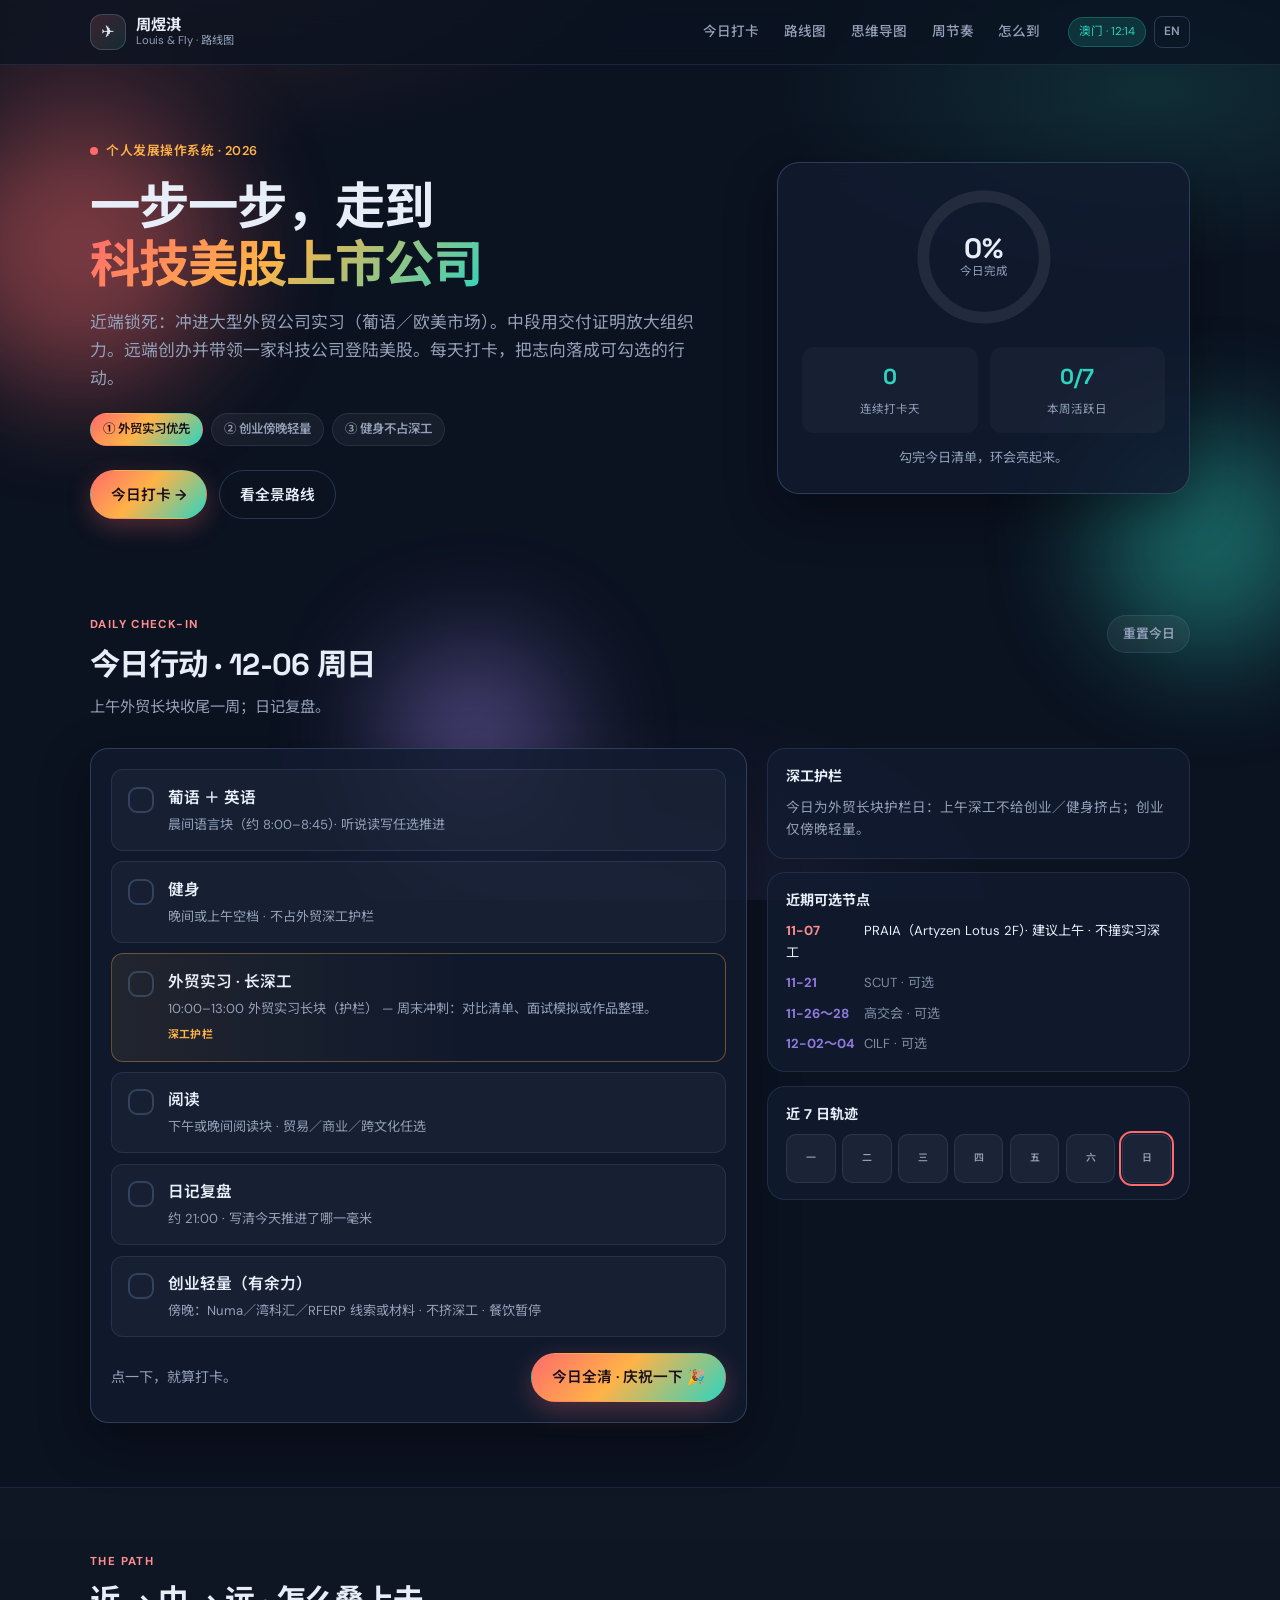
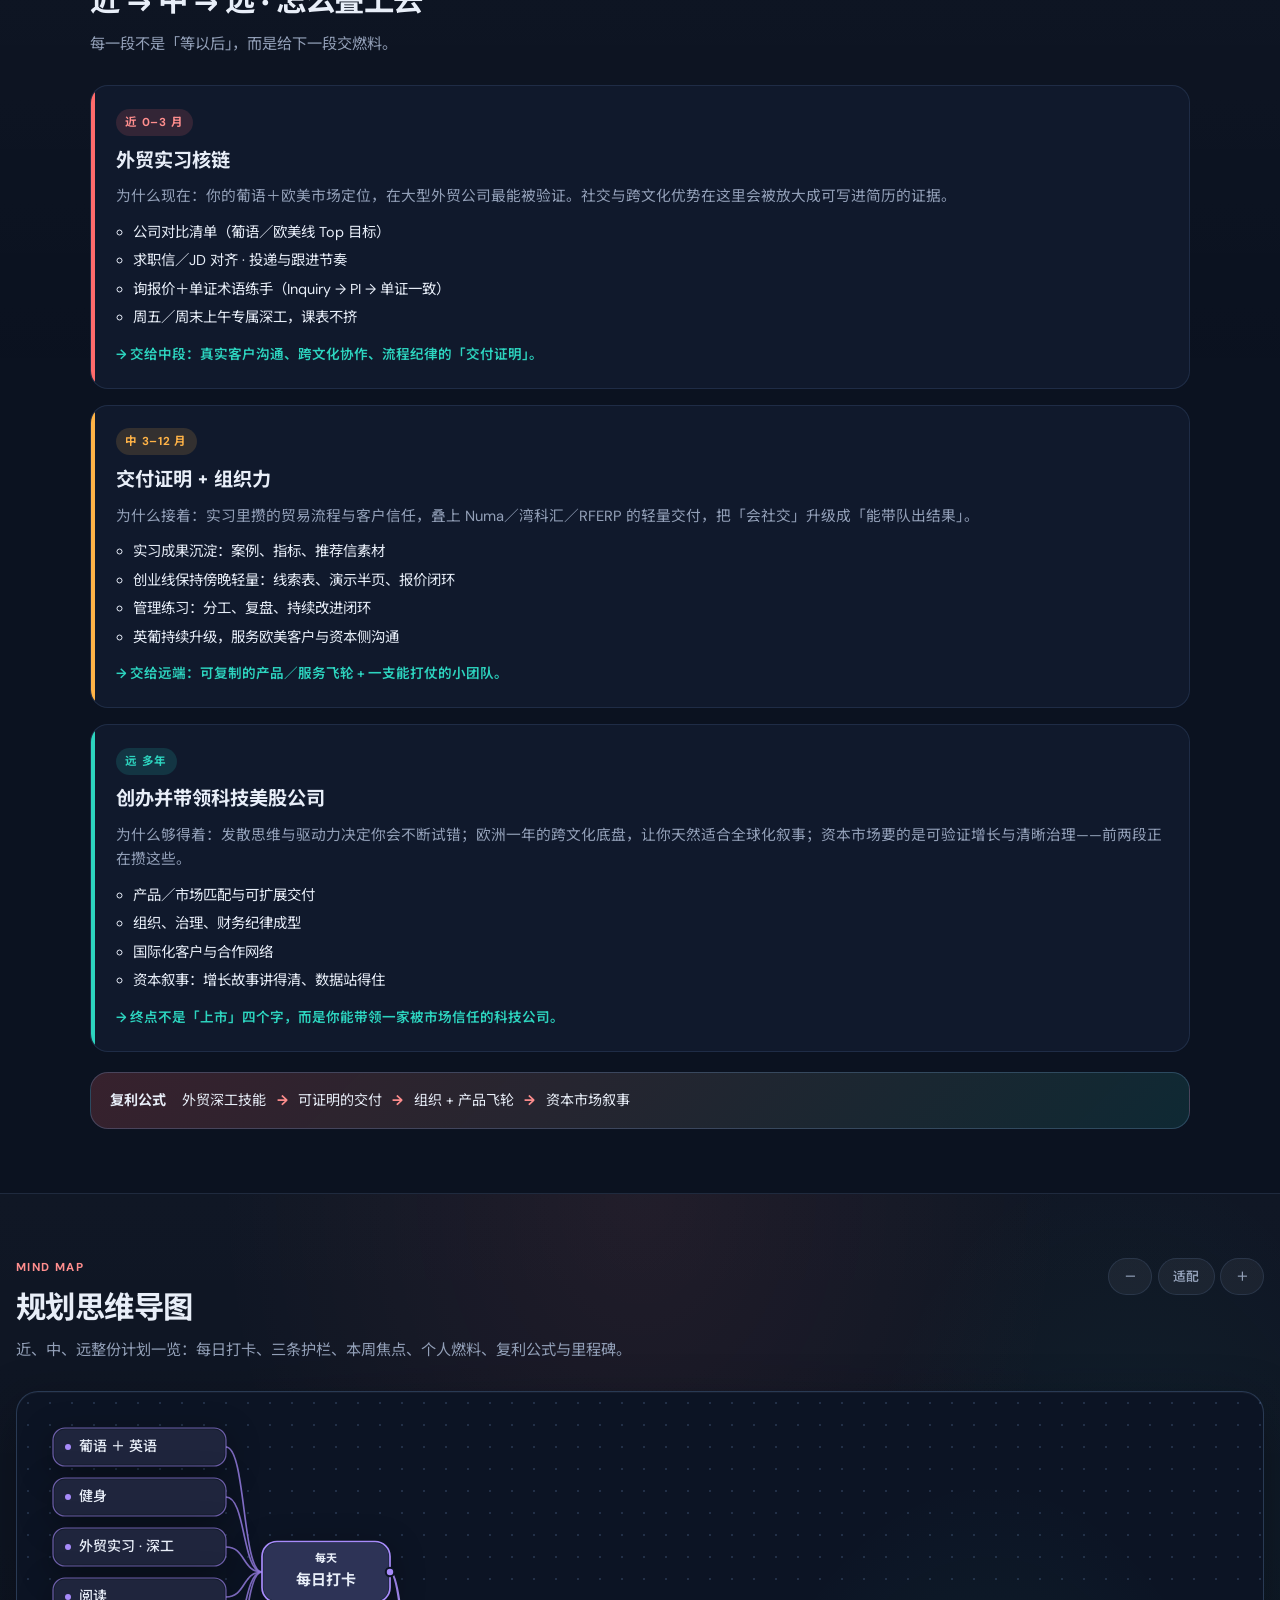
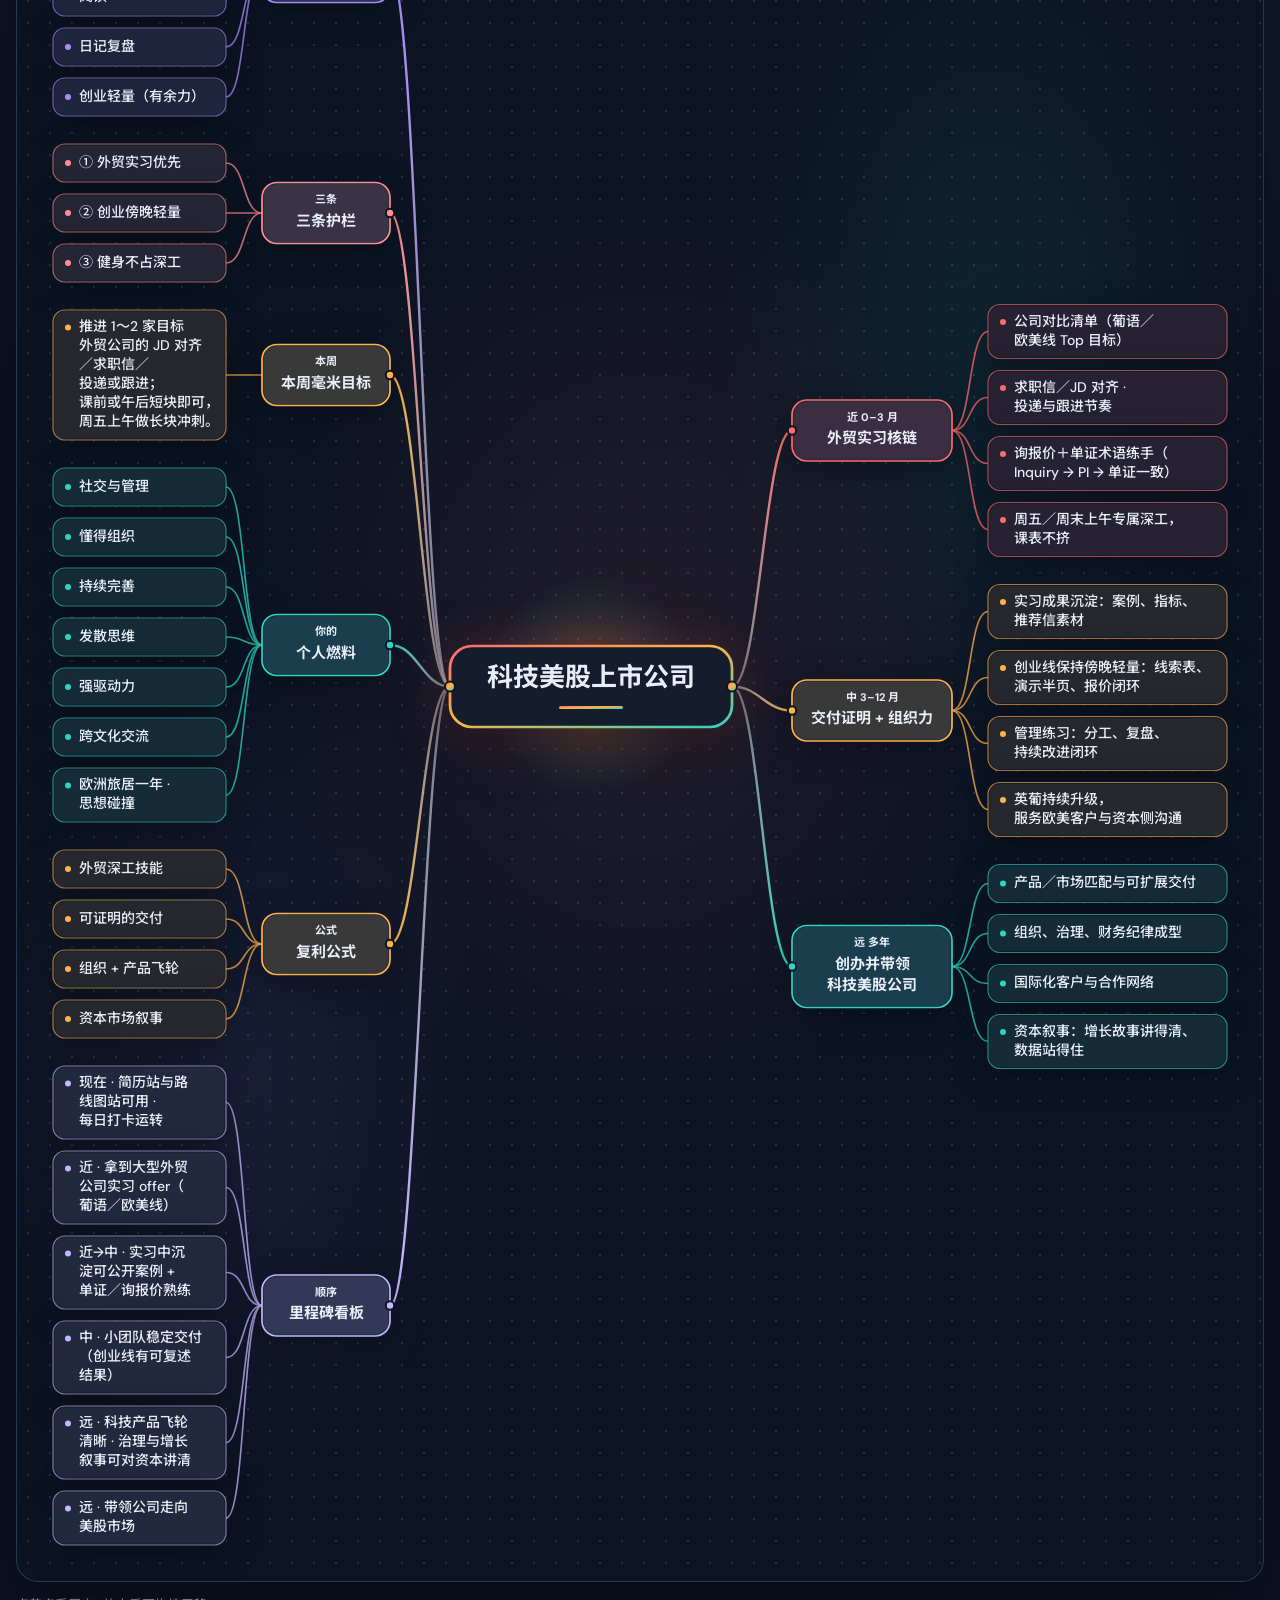
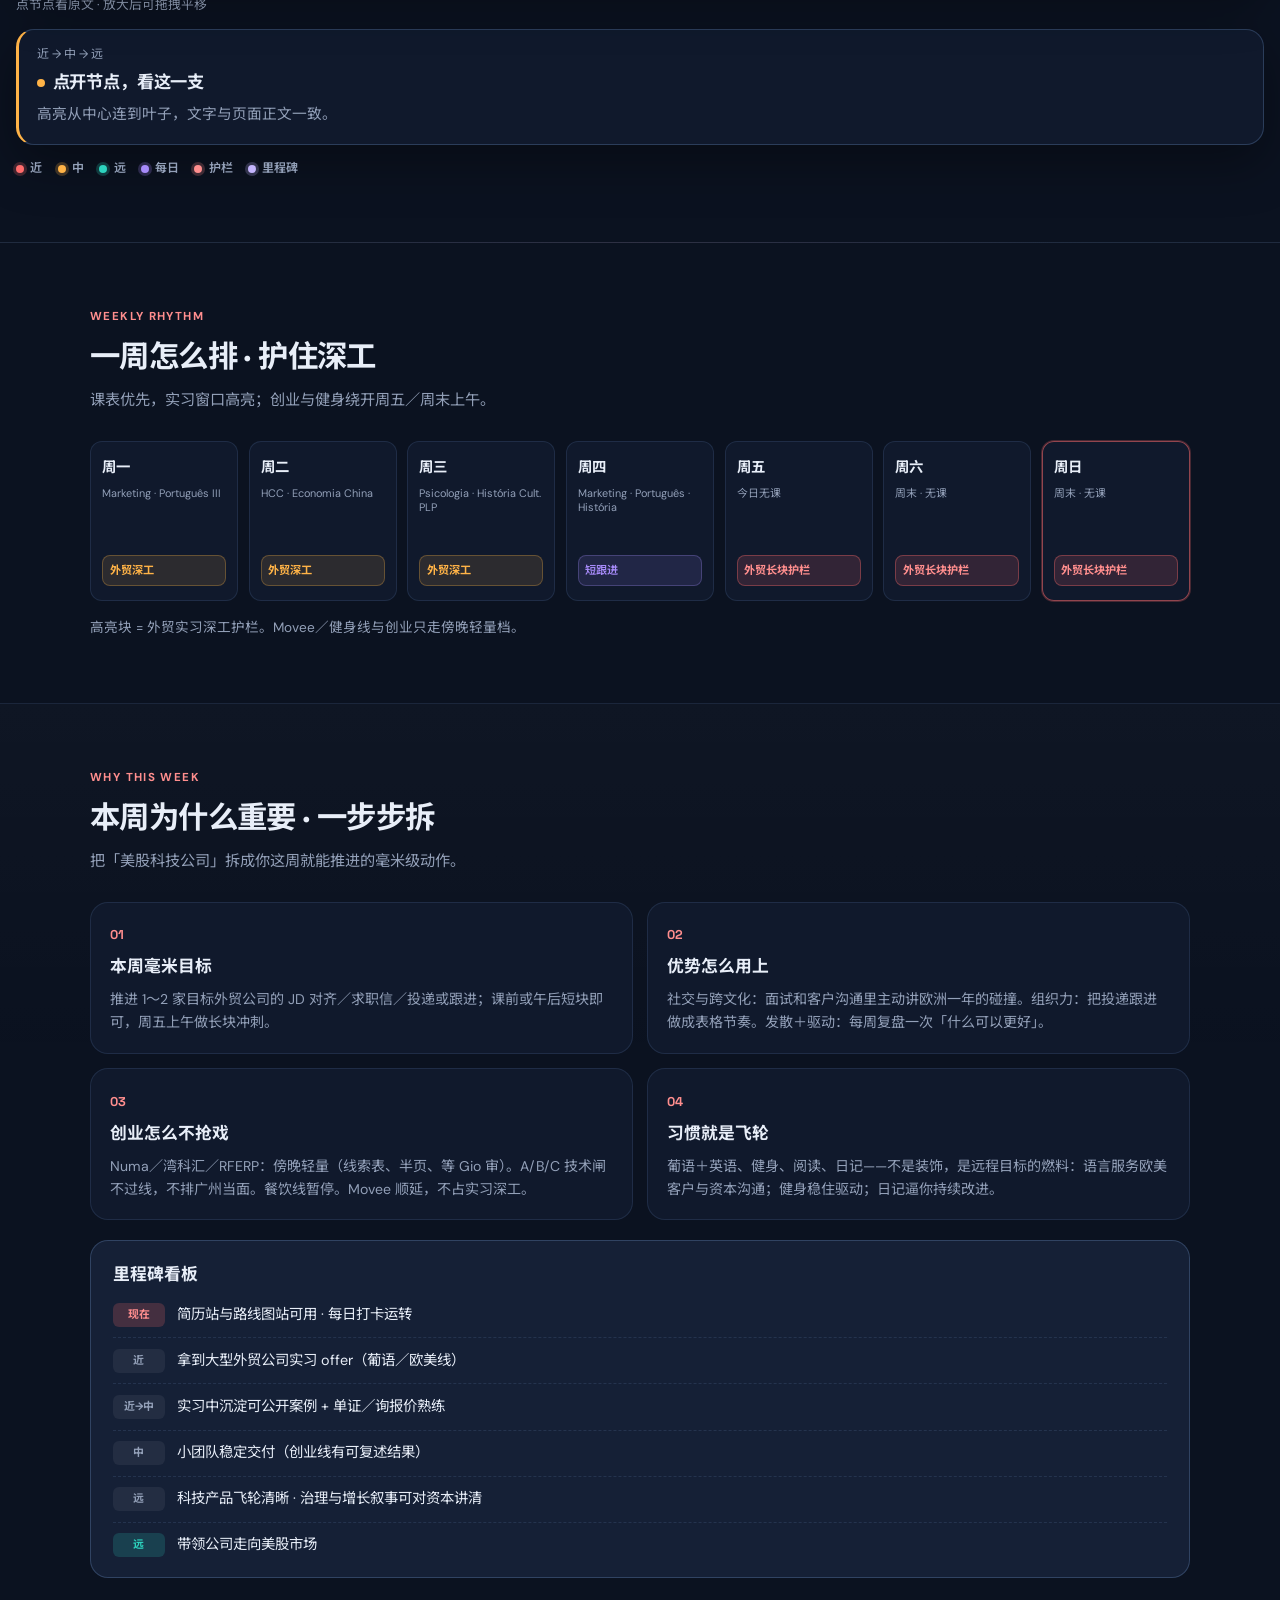
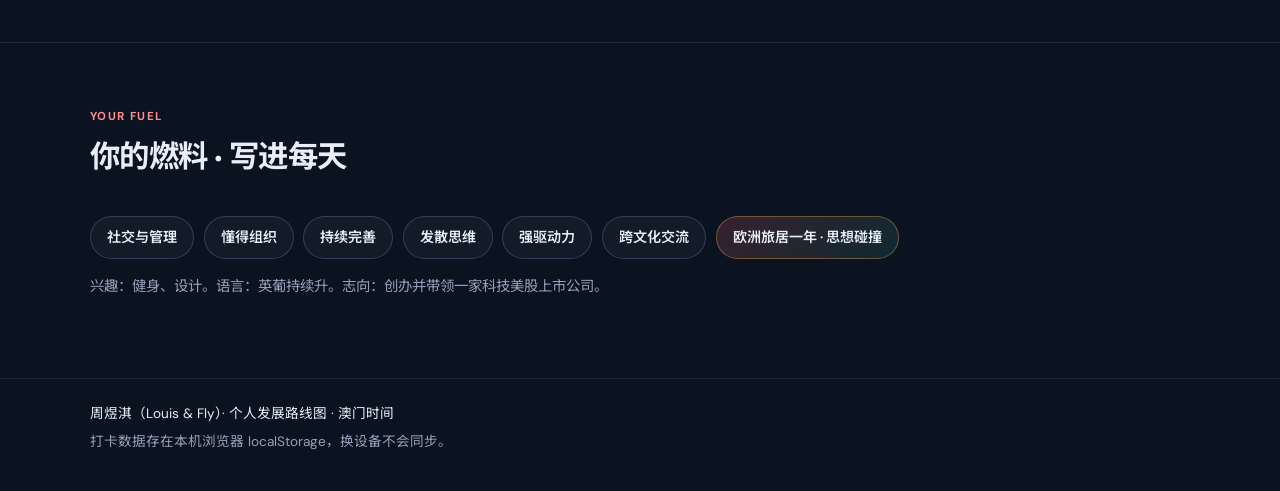
==== index.html @ b1a6ec1b "Add an interactive planning mind map to the roadmap site The new section draws the near, mid, and fa" ====
<!DOCTYPE html>
<html lang="zh-CN">
<head>
  <meta charset="UTF-8" />
  <meta name="viewport" content="width=device-width, initial-scale=1" />
  <meta name="description" content="周煜淇个人发展路线图 — 每日打卡 · 近中远路径 · 迈向科技美股上市公司" />
  <meta name="theme-color" content="#0b1220" />
  <title>周煜淇 · 发展路线图</title>
  <link rel="preconnect" href="https://fonts.googleapis.com" />
  <link rel="preconnect" href="https://fonts.gstatic.com" crossorigin />
  <link href="https://fonts.googleapis.com/css2?family=DM+Sans:ital,opsz,wght@0,9..40,400;0,9..40,500;0,9..40,600;0,9..40,700;1,9..40,500&family=Noto+Sans+SC:wght@400;500;600;700&family=Space+Grotesk:wght@500;600;700&display=swap" rel="stylesheet" />
  <link rel="icon" href="favicon.svg" type="image/svg+xml" />
  <link rel="stylesheet" href="styles.css" />
</head>
<body>
  <!-- 内部草案（未锁参／勿外发）：企业 FDE 页在 fde/index.html，不在本页推广、不放公开入口。 -->
  <a class="skip-link" href="#main">跳到主要内容</a>
  <noscript>
    <p class="noscript-note">浏览器已关闭 JavaScript：路线图正文仍可阅读。每日打卡、进度环与连续天数需要打开 JavaScript，记录只写在本机浏览器。</p>
  </noscript>
  <div class="bg-mesh" aria-hidden="true"></div>
  <div class="bg-orbs" aria-hidden="true">
    <span class="orb orb-a"></span>
    <span class="orb orb-b"></span>
    <span class="orb orb-c"></span>
  </div>
  <canvas id="confetti" aria-hidden="true"></canvas>

  <header class="topbar">
    <div class="wrap topbar-inner">
      <a class="brand" href="#top">
        <span class="brand-mark" aria-hidden="true">✈</span>
        <span class="brand-text">
          <strong>周煜淇</strong>
          <em>Louis &amp; Fly · 路线图</em>
        </span>
      </a>
      <nav class="nav" aria-label="主导航">
        <a href="#today">今日打卡</a>
        <a href="#roadmap">路线图</a>
        <a href="#mindmap">思维导图</a>
        <a href="#week">周节奏</a>
        <a href="#path">怎么到</a>
      </nav>
      <div class="topbar-meta">
        <span class="tz-pill" id="clock-pill" title="Asia/Macau">澳门 · --:--</span>
        <button type="button" class="lang-toggle" id="lang-toggle" aria-pressed="false">EN</button>
      </div>
    </div>
  </header>

  <main id="main">
    <!-- HERO -->
    <section class="hero" id="top" aria-labelledby="hero-title">
      <div class="wrap hero-grid">
        <div class="hero-copy">
          <p class="eyebrow"><span class="pulse-dot" aria-hidden="true"></span> 个人发展操作系统 · 2026</p>
          <h1 id="hero-title">
            一步一步，走到<br />
            <span class="gradient-text">科技美股上市公司</span>
          </h1>
          <p class="hero-lead" data-i18n="hero.lead">
            近端锁死：冲进大型外贸公司实习（葡语／欧美市场）。中段用交付证明放大组织力。远端创办并带领一家科技公司登陆美股。每天打卡，把志向落成可勾选的行动。
          </p>
          <div class="hero-pills">
            <span class="pill accent">① 外贸实习优先</span>
            <span class="pill">② 创业傍晚轻量</span>
            <span class="pill">③ 健身不占深工</span>
          </div>
          <div class="hero-cta">
            <a class="btn btn-primary" href="#today">今日打卡 →</a>
            <a class="btn btn-ghost" href="#roadmap">看全景路线</a>
          </div>
        </div>
        <aside class="hero-card" aria-label="今日进度速览">
          <div class="ring-wrap">
            <svg class="progress-ring" viewBox="0 0 120 120" aria-hidden="true">
              <circle class="ring-track" cx="60" cy="60" r="52" />
              <circle class="ring-value" id="hero-ring" cx="60" cy="60" r="52" />
            </svg>
            <div class="ring-label">
              <strong id="hero-pct">0%</strong>
              <span>今日完成</span>
            </div>
          </div>
          <div class="hero-stats">
            <div>
              <strong id="streak-count">0</strong>
              <span>连续打卡天</span>
            </div>
            <div>
              <strong id="week-done">0/7</strong>
              <span>本周活跃日</span>
            </div>
          </div>
          <p class="hero-tip" id="hero-tip">勾完今日清单，环会亮起来。</p>
        </aside>
      </div>
    </section>

    <!-- TODAY CHECK-IN -->
    <section class="section" id="today" aria-labelledby="today-title">
      <div class="wrap">
        <div class="section-head">
          <div>
            <p class="kicker">DAILY CHECK-IN</p>
            <h2 id="today-title">今日行动 · <span id="today-label">—</span></h2>
            <p class="section-sub" id="today-context">按课表自动排布深工窗口</p>
          </div>
          <button type="button" class="btn btn-soft" id="reset-today" title="仅清空今天的勾选">重置今日</button>
        </div>

        <div class="today-layout">
          <div class="check-panel">
            <ul class="task-list" id="task-list" role="list"></ul>
            <div class="check-footer">
              <p id="check-msg" class="check-msg">点一下，就算打卡。</p>
              <button type="button" class="btn btn-primary" id="celebrate-btn" hidden>今日全清 · 庆祝一下 🎉</button>
            </div>
          </div>
          <aside class="side-panel">
            <div class="mini-card">
              <h3>深工护栏</h3>
              <p id="deep-guard">周五与周末上午：外贸实习长块，不给创业／健身挤占。</p>
            </div>
            <div class="mini-card">
              <h3>近期可选节点</h3>
              <ul class="event-list">
                <li><time datetime="2026-11-07">11-07</time> PRAIA（Artyzen Lotus 2F）· 建议上午 · 不撞实习深工</li>
                <li class="muted"><time datetime="2026-11-21">11-21</time> SCUT · 可选</li>
                <li class="muted"><time datetime="2026-11-26">11-26～28</time> 高交会 · 可选</li>
                <li class="muted"><time datetime="2026-12-02">12-02～04</time> CILF · 可选</li>
              </ul>
            </div>
            <div class="mini-card streak-card">
              <h3>近 7 日轨迹</h3>
              <div class="streak-dots" id="streak-dots" aria-label="近七天打卡"></div>
            </div>
          </aside>
        </div>
      </div>
    </section>

    <!-- ROADMAP -->
    <section class="section alt" id="roadmap" aria-labelledby="roadmap-title">
      <div class="wrap">
        <div class="section-head">
          <div>
            <p class="kicker">THE PATH</p>
            <h2 id="roadmap-title">近 → 中 → 远 · 怎么叠上去</h2>
            <p class="section-sub">每一段不是「等以后」，而是给下一段交燃料。</p>
          </div>
        </div>

        <ol class="path-track">
          <li class="path-step near">
            <div class="step-badge">近 0–3 月</div>
            <h3>外贸实习核链</h3>
            <p class="step-why">为什么现在：你的葡语＋欧美市场定位，在大型外贸公司最能被验证。社交与跨文化优势在这里会被放大成可写进简历的证据。</p>
            <ul class="step-actions">
              <li>公司对比清单（葡语／欧美线 Top 目标）</li>
              <li>求职信／JD 对齐 · 投递与跟进节奏</li>
              <li>询报价＋单证术语练手（Inquiry → PI → 单证一致）</li>
              <li>周五／周末上午专属深工，课表不挤</li>
            </ul>
            <p class="step-fuel">→ 交给中段：真实客户沟通、跨文化协作、流程纪律的「交付证明」。</p>
          </li>
          <li class="path-step mid">
            <div class="step-badge">中 3–12 月</div>
            <h3>交付证明 + 组织力</h3>
            <p class="step-why">为什么接着：实习里攒的贸易流程与客户信任，叠上 Numa／湾科汇／RFERP 的轻量交付，把「会社交」升级成「能带队出结果」。</p>
            <ul class="step-actions">
              <li>实习成果沉淀：案例、指标、推荐信素材</li>
              <li>创业线保持傍晚轻量：线索表、演示半页、报价闭环</li>
              <li>管理练习：分工、复盘、持续改进闭环</li>
              <li>英葡持续升级，服务欧美客户与资本侧沟通</li>
            </ul>
            <p class="step-fuel">→ 交给远端：可复制的产品／服务飞轮 + 一支能打仗的小团队。</p>
          </li>
          <li class="path-step far">
            <div class="step-badge">远 多年</div>
            <h3>创办并带领科技美股公司</h3>
            <p class="step-why">为什么够得着：发散思维与驱动力决定你会不断试错；欧洲一年的跨文化底盘，让你天然适合全球化叙事；资本市场要的是可验证增长与清晰治理——前两段正在攒这些。</p>
            <ul class="step-actions">
              <li>产品／市场匹配与可扩展交付</li>
              <li>组织、治理、财务纪律成型</li>
              <li>国际化客户与合作网络</li>
              <li>资本叙事：增长故事讲得清、数据站得住</li>
            </ul>
            <p class="step-fuel">→ 终点不是「上市」四个字，而是你能带领一家被市场信任的科技公司。</p>
          </li>
        </ol>

        <div class="compound-strip" role="note">
          <strong>复利公式</strong>
          <span>外贸深工技能</span>
          <span class="arrow">→</span>
          <span>可证明的交付</span>
          <span class="arrow">→</span>
          <span>组织 + 产品飞轮</span>
          <span class="arrow">→</span>
          <span>资本市场叙事</span>
        </div>
      </div>
    </section>

    <!-- MIND MAP -->
    <section class="section mindmap-section" id="mindmap" aria-labelledby="mindmap-title">
      <div class="mindmap-bleed">
        <div class="section-head">
          <div>
            <p class="kicker">MIND MAP</p>
            <h2 id="mindmap-title">规划思维导图</h2>
            <p class="section-sub" id="mindmap-sub">近、中、远整份计划一览：每日打卡、三条护栏、本周焦点、个人燃料、复利公式与里程碑。</p>
          </div>
          <div class="mindmap-toolbar" role="group" aria-label="导图缩放">
            <button type="button" class="btn btn-soft" id="mindmap-zoom-out" aria-label="缩小">－</button>
            <button type="button" class="btn btn-soft" id="mindmap-zoom-fit">适配</button>
            <button type="button" class="btn btn-soft" id="mindmap-zoom-in" aria-label="放大">＋</button>
          </div>
        </div>

        <div class="mindmap-frame">
          <div class="mindmap-viewport" id="mindmap-viewport" tabindex="0" aria-label="规划思维导图。可拖拽平移，方向键移动焦点，加号减号缩放。">
            <svg id="mindmap-svg" class="mindmap-svg" role="group" aria-labelledby="mindmap-title mindmap-sub"></svg>
          </div>
          <p class="mindmap-hint" id="mindmap-hint">拖拽平移 · 滚轮浏览 · 点节点看原文</p>
          <div class="mindmap-detail" id="mindmap-detail" data-tone="root" aria-live="polite">
            <p class="mindmap-crumb" id="mindmap-crumb">近 → 中 → 远</p>
            <h3 id="mindmap-detail-title">点开节点，看这一支</h3>
            <p id="mindmap-detail-body">高亮从中心连到叶子，文字与页面正文一致。</p>
          </div>
          <ul class="mindmap-legend" aria-hidden="true">
            <li data-tone="near">近</li>
            <li data-tone="mid">中</li>
            <li data-tone="far">远</li>
            <li data-tone="daily">每日</li>
            <li data-tone="guard">护栏</li>
            <li data-tone="milestone">里程碑</li>
          </ul>
        </div>

        <div class="mindmap-source" id="mindmap-source">
          <div class="mm-branch" data-id="root" data-tone="root">
            <h3 class="mm-label">科技美股上市公司</h3>
            <p class="mm-detail">近端锁死：冲进大型外贸公司实习（葡语／欧美市场）。中段用交付证明放大组织力。远端创办并带领一家科技公司登陆美股。每天打卡，把志向落成可勾选的行动。</p>
          </div>
          <div class="mm-kids">
            <div class="mm-branch" data-id="near" data-tone="near">
              <p class="mm-kicker">近 0–3 月</p>
              <h3 class="mm-label">外贸实习核链</h3>
              <p class="mm-detail">为什么现在：你的葡语＋欧美市场定位，在大型外贸公司最能被验证。社交与跨文化优势在这里会被放大成可写进简历的证据。交给中段：真实客户沟通、跨文化协作、流程纪律的「交付证明」。</p>
              <ul class="mm-leaves">
                <li data-id="near-list"><span class="mm-label">公司对比清单（葡语／欧美线 Top 目标）</span></li>
                <li data-id="near-jd"><span class="mm-label">求职信／JD 对齐 · 投递与跟进节奏</span></li>
                <li data-id="near-docs"><span class="mm-label">询报价＋单证术语练手（Inquiry → PI → 单证一致）</span></li>
                <li data-id="near-deep"><span class="mm-label">周五／周末上午专属深工，课表不挤</span></li>
              </ul>
            </div>
            <div class="mm-branch" data-id="mid" data-tone="mid">
              <p class="mm-kicker">中 3–12 月</p>
              <h3 class="mm-label">交付证明 + 组织力</h3>
              <p class="mm-detail">为什么接着：实习里攒的贸易流程与客户信任，叠上 Numa／湾科汇／RFERP 的轻量交付，把「会社交」升级成「能带队出结果」。交给远端：可复制的产品／服务飞轮 + 一支能打仗的小团队。</p>
              <ul class="mm-leaves">
                <li data-id="mid-proof"><span class="mm-label">实习成果沉淀：案例、指标、推荐信素材</span></li>
                <li data-id="mid-startup"><span class="mm-label">创业线保持傍晚轻量：线索表、演示半页、报价闭环</span></li>
                <li data-id="mid-manage"><span class="mm-label">管理练习：分工、复盘、持续改进闭环</span></li>
                <li data-id="mid-lang"><span class="mm-label">英葡持续升级，服务欧美客户与资本侧沟通</span></li>
              </ul>
            </div>
            <div class="mm-branch" data-id="far" data-tone="far">
              <p class="mm-kicker">远 多年</p>
              <h3 class="mm-label">创办并带领科技美股公司</h3>
              <p class="mm-detail">为什么够得着：发散思维与驱动力决定你会不断试错；欧洲一年的跨文化底盘，让你天然适合全球化叙事；资本市场要的是可验证增长与清晰治理——前两段正在攒这些。终点不是「上市」四个字，而是你能带领一家被市场信任的科技公司。</p>
              <ul class="mm-leaves">
                <li data-id="far-pmf"><span class="mm-label">产品／市场匹配与可扩展交付</span></li>
                <li data-id="far-gov"><span class="mm-label">组织、治理、财务纪律成型</span></li>
                <li data-id="far-net"><span class="mm-label">国际化客户与合作网络</span></li>
                <li data-id="far-capital"><span class="mm-label">资本叙事：增长故事讲得清、数据站得住</span></li>
              </ul>
            </div>
            <div class="mm-branch" data-id="daily" data-tone="daily">
              <p class="mm-kicker">每天</p>
              <h3 class="mm-label">每日打卡</h3>
              <p class="mm-detail">每天打卡，把志向落成可勾选的行动。</p>
              <ul class="mm-leaves">
                <li data-id="daily-lang"><span class="mm-label">葡语 ＋ 英语</span><p class="mm-detail">晨间语言块（约 8:00–8:45）· 听说读写任选推进</p></li>
                <li data-id="daily-fit"><span class="mm-label">健身</span><p class="mm-detail">晚间或上午空档 · 不占外贸深工护栏</p></li>
                <li data-id="daily-trade"><span class="mm-label">外贸实习 · 深工</span><p class="mm-detail">周五与周末上午：外贸实习长块，不给创业／健身挤占。</p></li>
                <li data-id="daily-read"><span class="mm-label">阅读</span><p class="mm-detail">下午或晚间阅读块 · 贸易／商业／跨文化任选</p></li>
                <li data-id="daily-journal"><span class="mm-label">日记复盘</span><p class="mm-detail">约 21:00 · 写清今天推进了哪一毫米</p></li>
                <li data-id="daily-startup"><span class="mm-label">创业轻量（有余力）</span><p class="mm-detail">傍晚：Numa／湾科汇／RFERP 线索或材料 · 不挤深工 · 餐饮暂停</p></li>
              </ul>
            </div>
            <div class="mm-branch" data-id="guard" data-tone="guard">
              <p class="mm-kicker">三条</p>
              <h3 class="mm-label">三条护栏</h3>
              <p class="mm-detail">周五与周末上午：外贸实习长块，不给创业／健身挤占。</p>
              <ul class="mm-leaves">
                <li data-id="guard-1"><span class="mm-label">① 外贸实习优先</span></li>
                <li data-id="guard-2"><span class="mm-label">② 创业傍晚轻量</span></li>
                <li data-id="guard-3"><span class="mm-label">③ 健身不占深工</span></li>
              </ul>
            </div>
            <div class="mm-branch" data-id="week" data-tone="week">
              <p class="mm-kicker">本周</p>
              <h3 class="mm-label">本周毫米目标</h3>
              <p class="mm-detail">把「美股科技公司」拆成你这周就能推进的毫米级动作。</p>
              <ul class="mm-leaves">
                <li data-id="week-mm"><span class="mm-label">推进 1～2 家目标外贸公司的 JD 对齐／求职信／投递或跟进；课前或午后短块即可，周五上午做长块冲刺。</span></li>
              </ul>
            </div>
            <div class="mm-branch" data-id="fuel" data-tone="fuel">
              <p class="mm-kicker">你的</p>
              <h3 class="mm-label">个人燃料</h3>
              <p class="mm-detail">兴趣：健身、设计。语言：英葡持续升。志向：创办并带领一家科技美股上市公司。</p>
              <ul class="mm-leaves">
                <li data-id="fuel-1"><span class="mm-label">社交与管理</span></li>
                <li data-id="fuel-2"><span class="mm-label">懂得组织</span></li>
                <li data-id="fuel-3"><span class="mm-label">持续完善</span></li>
                <li data-id="fuel-4"><span class="mm-label">发散思维</span></li>
                <li data-id="fuel-5"><span class="mm-label">强驱动力</span></li>
                <li data-id="fuel-6"><span class="mm-label">跨文化交流</span></li>
                <li data-id="fuel-7"><span class="mm-label">欧洲旅居一年 · 思想碰撞</span></li>
              </ul>
            </div>
            <div class="mm-branch" data-id="compound" data-tone="compound">
              <p class="mm-kicker">公式</p>
              <h3 class="mm-label">复利公式</h3>
              <p class="mm-detail">外贸深工技能 → 可证明的交付 → 组织 + 产品飞轮 → 资本市场叙事</p>
              <ul class="mm-leaves">
                <li data-id="compound-1"><span class="mm-label">外贸深工技能</span></li>
                <li data-id="compound-2"><span class="mm-label">可证明的交付</span></li>
                <li data-id="compound-3"><span class="mm-label">组织 + 产品飞轮</span></li>
                <li data-id="compound-4"><span class="mm-label">资本市场叙事</span></li>
              </ul>
            </div>
            <div class="mm-branch" data-id="milestones" data-tone="milestone">
              <p class="mm-kicker">顺序</p>
              <h3 class="mm-label">里程碑看板</h3>
              <ul class="mm-leaves">
                <li data-id="ms-1"><span class="mm-label">现在 · 简历站与路线图站可用 · 每日打卡运转</span></li>
                <li data-id="ms-2"><span class="mm-label">近 · 拿到大型外贸公司实习 offer（葡语／欧美线）</span></li>
                <li data-id="ms-3"><span class="mm-label">近→中 · 实习中沉淀可公开案例 + 单证／询报价熟练</span></li>
                <li data-id="ms-4"><span class="mm-label">中 · 小团队稳定交付（创业线有可复述结果）</span></li>
                <li data-id="ms-5"><span class="mm-label">远 · 科技产品飞轮清晰 · 治理与增长叙事可对资本讲清</span></li>
                <li data-id="ms-6"><span class="mm-label">远 · 带领公司走向美股市场</span></li>
              </ul>
            </div>
          </div>
        </div>
      </div>
    </section>

    <!-- WEEKLY RHYTHM -->
    <section class="section" id="week" aria-labelledby="week-title">
      <div class="wrap">
        <div class="section-head">
          <div>
            <p class="kicker">WEEKLY RHYTHM</p>
            <h2 id="week-title">一周怎么排 · 护住深工</h2>
            <p class="section-sub">课表优先，实习窗口高亮；创业与健身绕开周五／周末上午。</p>
          </div>
        </div>
        <div class="week-grid" id="week-grid"></div>
        <p class="week-note">高亮块 = 外贸实习深工护栏。Movee／健身线与创业只走傍晚轻量档。</p>
      </div>
    </section>

    <!-- HOW TO GET THERE -->
    <section class="section alt" id="path" aria-labelledby="path-title">
      <div class="wrap">
        <div class="section-head">
          <div>
            <p class="kicker">WHY THIS WEEK</p>
            <h2 id="path-title">本周为什么重要 · 一步步拆</h2>
            <p class="section-sub">把「美股科技公司」拆成你这周就能推进的毫米级动作。</p>
          </div>
        </div>

        <div class="why-grid">
          <article class="why-card">
            <span class="why-num">01</span>
            <h3>本周毫米目标</h3>
            <p>推进 1～2 家目标外贸公司的 JD 对齐／求职信／投递或跟进；课前或午后短块即可，周五上午做长块冲刺。</p>
          </article>
          <article class="why-card">
            <span class="why-num">02</span>
            <h3>优势怎么用上</h3>
            <p>社交与跨文化：面试和客户沟通里主动讲欧洲一年的碰撞。组织力：把投递跟进做成表格节奏。发散＋驱动：每周复盘一次「什么可以更好」。</p>
          </article>
          <article class="why-card">
            <span class="why-num">03</span>
            <h3>创业怎么不抢戏</h3>
            <p>Numa／湾科汇／RFERP：傍晚轻量（线索表、半页、等 Gio 审）。A/B/C 技术闸不过线，不排广州当面。餐饮线暂停。Movee 顺延，不占实习深工。</p>
          </article>
          <article class="why-card">
            <span class="why-num">04</span>
            <h3>习惯就是飞轮</h3>
            <p>葡语＋英语、健身、阅读、日记——不是装饰，是远程目标的燃料：语言服务欧美客户与资本沟通；健身稳住驱动；日记逼你持续改进。</p>
          </article>
        </div>

        <div class="milestone-board">
          <h3>里程碑看板</h3>
          <ol>
            <li><span class="ms-tag now">现在</span> 简历站与路线图站可用 · 每日打卡运转</li>
            <li><span class="ms-tag">近</span> 拿到大型外贸公司实习 offer（葡语／欧美线）</li>
            <li><span class="ms-tag">近→中</span> 实习中沉淀可公开案例 + 单证／询报价熟练</li>
            <li><span class="ms-tag">中</span> 小团队稳定交付（创业线有可复述结果）</li>
            <li><span class="ms-tag">远</span> 科技产品飞轮清晰 · 治理与增长叙事可对资本讲清</li>
            <li><span class="ms-tag far">远</span> 带领公司走向美股市场</li>
          </ol>
        </div>
      </div>
    </section>

    <!-- STRENGTHS -->
    <section class="section" id="fuel" aria-labelledby="fuel-title">
      <div class="wrap">
        <div class="section-head">
          <div>
            <p class="kicker">YOUR FUEL</p>
            <h2 id="fuel-title">你的燃料 · 写进每天</h2>
          </div>
        </div>
        <div class="fuel-grid">
          <div class="fuel-chip">社交与管理</div>
          <div class="fuel-chip">懂得组织</div>
          <div class="fuel-chip">持续完善</div>
          <div class="fuel-chip">发散思维</div>
          <div class="fuel-chip">强驱动力</div>
          <div class="fuel-chip">跨文化交流</div>
          <div class="fuel-chip wide">欧洲旅居一年 · 思想碰撞</div>
        </div>
        <p class="fuel-note">兴趣：健身、设计。语言：英葡持续升。志向：创办并带领一家科技美股上市公司。</p>
      </div>
    </section>
  </main>

  <footer class="site-footer">
    <div class="wrap footer-inner">
      <p>周煜淇（Louis &amp; Fly）· 个人发展路线图 · 澳门时间</p>
      <p class="muted">打卡数据存在本机浏览器 localStorage，换设备不会同步。</p>
    </div>
  </footer>

  <script src="script.js"></script>
</body>
</html>
---- styles.css ----
/* 周煜淇 · 发展路线图 — lively journey UI (distinct from resume quiet-luxury) */
:root {
  --bg: #0b1220;
  --bg-elev: #121a2b;
  --bg-card: rgba(18, 28, 48, 0.82);
  --bg-card-solid: #152036;
  --line: rgba(148, 190, 255, 0.12);
  --line-strong: rgba(148, 190, 255, 0.22);
  --text: #e8eef8;
  --muted: #93a0b8;
  --coral: #ff6b6b;
  --coral-soft: #ff8e8e;
  --amber: #ffb347;
  --teal: #2dd4bf;
  --teal-dim: rgba(45, 212, 191, 0.15);
  --violet: #a78bfa;
  --grad: linear-gradient(135deg, #ff6b6b 0%, #ffb347 45%, #2dd4bf 100%);
  --grad-soft: linear-gradient(135deg, rgba(255,107,107,.18), rgba(45,212,191,.12));
  --radius: 18px;
  --radius-sm: 12px;
  --shadow: 0 18px 50px rgba(0, 0, 0, 0.35);
  --font: "DM Sans", "Noto Sans SC", system-ui, sans-serif;
  --display: "Space Grotesk", "DM Sans", "Noto Sans SC", sans-serif;
  --max: 1100px;
  --ease: cubic-bezier(0.22, 1, 0.36, 1);
  --header-h: 64px;
}

*, *::before, *::after { box-sizing: border-box; }

html { scroll-behavior: smooth; }

@media (prefers-reduced-motion: reduce) {
  html { scroll-behavior: auto; }
  *, *::before, *::after {
    animation-duration: 0.01ms !important;
    animation-iteration-count: 1 !important;
    transition-duration: 0.01ms !important;
  }
  .pulse-dot { animation: none !important; }
}

body {
  margin: 0;
  min-height: 100vh;
  font-family: var(--font);
  background: var(--bg);
  color: var(--text);
  line-height: 1.65;
  font-size: 1rem;
  -webkit-font-smoothing: antialiased;
}

.skip-link {
  position: absolute;
  left: -999px;
  top: 0;
  background: var(--coral);
  color: #111;
  padding: 0.5rem 1rem;
  z-index: 100;
}
.skip-link:focus { left: 0.5rem; top: 0.5rem; }

:focus-visible {
  outline: 2px solid var(--teal);
  outline-offset: 3px;
}

.noscript-note {
  margin: 0;
  padding: 0.75rem 1rem;
  background: rgba(255, 179, 71, 0.12);
  border-bottom: 1px solid rgba(255, 179, 71, 0.35);
  color: var(--amber);
  font-size: 0.88rem;
  text-align: center;
}

.wrap {
  width: min(100% - 2rem, var(--max));
  margin-inline: auto;
}

/* Background */
.bg-mesh {
  position: fixed;
  inset: 0;
  pointer-events: none;
  z-index: -2;
  background:
    radial-gradient(ellipse 80% 50% at 10% -10%, rgba(255, 107, 107, 0.18), transparent 55%),
    radial-gradient(ellipse 60% 40% at 90% 10%, rgba(45, 212, 191, 0.14), transparent 50%),
    radial-gradient(ellipse 50% 40% at 50% 100%, rgba(167, 139, 250, 0.1), transparent 55%),
    var(--bg);
}

.bg-orbs { position: fixed; inset: 0; pointer-events: none; z-index: -1; overflow: hidden; }
.orb {
  position: absolute;
  border-radius: 50%;
  filter: blur(60px);
  opacity: 0.45;
  animation: float 18s var(--ease) infinite alternate;
}
.orb-a { width: 280px; height: 280px; background: #ff6b6b; top: 12%; left: -60px; }
.orb-b { width: 220px; height: 220px; background: #2dd4bf; top: 48%; right: -40px; animation-delay: -6s; }
.orb-c { width: 180px; height: 180px; background: #a78bfa; bottom: 8%; left: 30%; animation-delay: -12s; }

@keyframes float {
  from { transform: translate(0, 0) scale(1); }
  to { transform: translate(30px, -24px) scale(1.08); }
}

#confetti {
  position: fixed;
  inset: 0;
  width: 100%;
  height: 100%;
  pointer-events: none;
  z-index: 80;
}

/* Topbar */
.topbar {
  position: sticky;
  top: 0;
  z-index: 40;
  backdrop-filter: blur(14px);
  background: rgba(11, 18, 32, 0.72);
  border-bottom: 1px solid var(--line);
}
.topbar-inner {
  display: flex;
  align-items: center;
  gap: 1rem;
  min-height: var(--header-h);
}
.brand {
  display: flex;
  align-items: center;
  gap: 0.65rem;
  text-decoration: none;
  color: inherit;
  flex-shrink: 0;
}
.brand-mark {
  width: 36px;
  height: 36px;
  display: grid;
  place-items: center;
  border-radius: 12px;
  background: var(--grad-soft);
  border: 1px solid var(--line-strong);
  font-size: 1rem;
}
.brand-text { display: flex; flex-direction: column; line-height: 1.2; }
.brand-text strong { font-family: var(--display); font-size: 0.95rem; }
.brand-text em { font-style: normal; font-size: 0.7rem; color: var(--muted); }

.nav {
  display: flex;
  gap: 0.15rem;
  margin-left: auto;
  flex-wrap: wrap;
}
.nav a {
  color: var(--muted);
  text-decoration: none;
  font-size: 0.85rem;
  font-weight: 500;
  padding: 0.4rem 0.7rem;
  border-radius: 999px;
  transition: color 0.2s, background 0.2s;
}
.nav a:hover { color: var(--text); background: rgba(255,255,255,0.05); }

.topbar-meta { display: flex; align-items: center; gap: 0.5rem; }
.tz-pill {
  font-size: 0.72rem;
  color: var(--teal);
  background: var(--teal-dim);
  border: 1px solid rgba(45, 212, 191, 0.28);
  padding: 0.3rem 0.65rem;
  border-radius: 999px;
  white-space: nowrap;
}
.lang-toggle {
  border: 1px solid var(--line-strong);
  background: transparent;
  color: var(--muted);
  font: inherit;
  font-size: 0.75rem;
  font-weight: 600;
  padding: 0.3rem 0.55rem;
  border-radius: 8px;
  cursor: pointer;
}
.lang-toggle[aria-pressed="true"] {
  color: #0b1220;
  background: var(--amber);
  border-color: transparent;
}

/* Buttons */
.btn {
  display: inline-flex;
  align-items: center;
  justify-content: center;
  gap: 0.35rem;
  font: inherit;
  font-weight: 600;
  font-size: 0.92rem;
  border-radius: 999px;
  padding: 0.7rem 1.25rem;
  border: 1px solid transparent;
  cursor: pointer;
  text-decoration: none;
  transition: transform 0.2s var(--ease), box-shadow 0.2s, background 0.2s;
}
.btn:active { transform: scale(0.98); }
.btn-primary {
  background: var(--grad);
  color: #1a1020;
  box-shadow: 0 8px 24px rgba(255, 107, 107, 0.28);
}
.btn-primary:hover { box-shadow: 0 12px 28px rgba(255, 107, 107, 0.38); }
.btn-ghost {
  background: transparent;
  color: var(--text);
  border-color: var(--line-strong);
}
.btn-ghost:hover { background: rgba(255,255,255,0.04); }
.btn-soft {
  background: rgba(255,255,255,0.05);
  color: var(--muted);
  border-color: var(--line);
  font-size: 0.8rem;
  padding: 0.45rem 0.9rem;
}
.btn-soft:hover { color: var(--text); }

/* Hero */
.hero { padding: clamp(2.5rem, 6vw, 4.5rem) 0 2rem; }
.hero-grid {
  display: grid;
  grid-template-columns: 1.35fr 0.85fr;
  gap: 2rem;
  align-items: center;
}
.eyebrow {
  display: inline-flex;
  align-items: center;
  gap: 0.5rem;
  font-size: 0.8rem;
  font-weight: 600;
  letter-spacing: 0.04em;
  color: var(--amber);
  text-transform: uppercase;
  margin: 0 0 1rem;
}
.pulse-dot {
  width: 8px; height: 8px;
  border-radius: 50%;
  background: var(--coral);
  box-shadow: 0 0 0 0 rgba(255, 107, 107, 0.6);
  animation: pulse 1.8s infinite;
}
@keyframes pulse {
  70% { box-shadow: 0 0 0 10px rgba(255, 107, 107, 0); }
  100% { box-shadow: 0 0 0 0 rgba(255, 107, 107, 0); }
}

.hero h1 {
  font-family: var(--display);
  font-size: clamp(2rem, 5vw, 3.15rem);
  line-height: 1.15;
  letter-spacing: -0.02em;
  margin: 0 0 1rem;
  font-weight: 700;
}
.gradient-text {
  background: var(--grad);
  -webkit-background-clip: text;
  background-clip: text;
  color: transparent;
}
.hero-lead {
  color: var(--muted);
  font-size: 1.05rem;
  max-width: 38rem;
  margin: 0 0 1.25rem;
}
.hero-pills { display: flex; flex-wrap: wrap; gap: 0.5rem; margin-bottom: 1.5rem; }
.pill {
  font-size: 0.78rem;
  font-weight: 600;
  padding: 0.35rem 0.75rem;
  border-radius: 999px;
  background: rgba(255,255,255,0.05);
  border: 1px solid var(--line);
  color: var(--muted);
}
.pill.accent {
  color: #1a1020;
  background: var(--grad);
  border-color: transparent;
}
.hero-cta { display: flex; flex-wrap: wrap; gap: 0.75rem; }

.hero-card {
  background: var(--bg-card);
  border: 1px solid var(--line-strong);
  border-radius: calc(var(--radius) + 4px);
  padding: 1.5rem;
  box-shadow: var(--shadow);
  backdrop-filter: blur(10px);
}
.ring-wrap {
  position: relative;
  width: 140px;
  height: 140px;
  margin: 0 auto 1.25rem;
}
.progress-ring { width: 100%; height: 100%; transform: rotate(-90deg); }
.ring-track {
  fill: none;
  stroke: rgba(255,255,255,0.08);
  stroke-width: 10;
}
.ring-value {
  fill: none;
  stroke: url(#ringGrad);
  stroke: #ff6b6b;
  stroke-width: 10;
  stroke-linecap: round;
  stroke-dasharray: 326.73;
  stroke-dashoffset: 326.73;
  transition: stroke-dashoffset 0.55s var(--ease), stroke 0.3s;
}
.ring-value.is-hot { stroke: #2dd4bf; }
.ring-label {
  position: absolute;
  inset: 0;
  display: grid;
  place-content: center;
  text-align: center;
}
.ring-label strong {
  font-family: var(--display);
  font-size: 1.75rem;
  line-height: 1;
}
.ring-label span { font-size: 0.72rem; color: var(--muted); }
.hero-stats {
  display: grid;
  grid-template-columns: 1fr 1fr;
  gap: 0.75rem;
  margin-bottom: 0.85rem;
}
.hero-stats div {
  background: rgba(255,255,255,0.03);
  border-radius: var(--radius-sm);
  padding: 0.75rem;
  text-align: center;
}
.hero-stats strong {
  display: block;
  font-family: var(--display);
  font-size: 1.35rem;
  color: var(--teal);
}
.hero-stats span { font-size: 0.72rem; color: var(--muted); }
.hero-tip { margin: 0; font-size: 0.82rem; color: var(--muted); text-align: center; }

/* Sections */
.section { padding: clamp(2.5rem, 5vw, 4rem) 0; }
.section.alt {
  background: linear-gradient(180deg, rgba(255,255,255,0.02), transparent 40%);
  border-block: 1px solid var(--line);
}
.section-head {
  display: flex;
  justify-content: space-between;
  align-items: flex-start;
  gap: 1rem;
  margin-bottom: 1.75rem;
  flex-wrap: wrap;
}
.kicker {
  margin: 0 0 0.35rem;
  font-size: 0.72rem;
  font-weight: 700;
  letter-spacing: 0.12em;
  color: var(--coral-soft);
}
.section-head h2 {
  font-family: var(--display);
  font-size: clamp(1.45rem, 3vw, 1.9rem);
  margin: 0 0 0.35rem;
  letter-spacing: -0.02em;
}
.section-sub { margin: 0; color: var(--muted); font-size: 0.95rem; }

/* Today */
.today-layout {
  display: grid;
  grid-template-columns: 1.4fr 0.9fr;
  gap: 1.25rem;
}
.check-panel {
  background: var(--bg-card);
  border: 1px solid var(--line-strong);
  border-radius: var(--radius);
  padding: 1.25rem;
  box-shadow: var(--shadow);
}
.task-list {
  list-style: none;
  margin: 0;
  padding: 0;
  display: flex;
  flex-direction: column;
  gap: 0.65rem;
}
.task-item {
  display: grid;
  grid-template-columns: auto 1fr;
  gap: 0.85rem;
  align-items: start;
  padding: 0.9rem 1rem;
  border-radius: var(--radius-sm);
  background: rgba(255,255,255,0.03);
  border: 1px solid var(--line);
  cursor: pointer;
  transition: border-color 0.2s, transform 0.2s var(--ease), background 0.2s;
  user-select: none;
}
.task-item:hover { border-color: var(--line-strong); transform: translateY(-1px); }
.task-item.is-done {
  border-color: rgba(45, 212, 191, 0.45);
  background: rgba(45, 212, 191, 0.08);
}
.task-item.is-done .task-title { text-decoration: line-through; opacity: 0.75; }
.task-item.is-protected {
  border-color: rgba(255, 179, 71, 0.35);
  background: linear-gradient(90deg, rgba(255,179,71,0.08), transparent 60%);
}
.task-check {
  width: 26px;
  height: 26px;
  border-radius: 9px;
  border: 2px solid var(--line-strong);
  display: grid;
  place-items: center;
  flex-shrink: 0;
  margin-top: 2px;
  transition: background 0.2s, border-color 0.2s, transform 0.25s var(--ease);
  color: transparent;
  font-size: 0.85rem;
  font-weight: 700;
}
.task-item.is-done .task-check {
  background: var(--teal);
  border-color: var(--teal);
  color: #0b1220;
  transform: scale(1.08);
}
.task-meta { min-width: 0; }
.task-title {
  font-weight: 600;
  font-size: 0.98rem;
  margin: 0 0 0.2rem;
}
.task-desc {
  margin: 0;
  font-size: 0.82rem;
  color: var(--muted);
}
.task-tag {
  display: inline-block;
  margin-top: 0.4rem;
  font-size: 0.68rem;
  font-weight: 700;
  letter-spacing: 0.04em;
  color: var(--amber);
  text-transform: uppercase;
}
.check-footer {
  margin-top: 1rem;
  display: flex;
  flex-wrap: wrap;
  align-items: center;
  justify-content: space-between;
  gap: 0.75rem;
}
.check-msg { margin: 0; color: var(--muted); font-size: 0.88rem; }
.check-msg.is-win { color: var(--teal); font-weight: 600; }

.side-panel { display: flex; flex-direction: column; gap: 0.85rem; }
.mini-card {
  background: var(--bg-card);
  border: 1px solid var(--line);
  border-radius: var(--radius);
  padding: 1rem 1.1rem;
}
.mini-card h3 {
  margin: 0 0 0.5rem;
  font-size: 0.88rem;
  font-family: var(--display);
}
.mini-card p { margin: 0; font-size: 0.85rem; color: var(--muted); }
.event-list {
  list-style: none;
  margin: 0;
  padding: 0;
  display: flex;
  flex-direction: column;
  gap: 0.55rem;
  font-size: 0.82rem;
}
.event-list time {
  display: inline-block;
  min-width: 4.6rem;
  font-weight: 700;
  color: var(--coral-soft);
  font-variant-numeric: tabular-nums;
}
.event-list .muted { color: var(--muted); opacity: 0.85; }
.event-list .muted time { color: var(--violet); }

.streak-dots {
  display: grid;
  grid-template-columns: repeat(7, 1fr);
  gap: 0.4rem;
}
.streak-dot {
  aspect-ratio: 1;
  border-radius: 10px;
  background: rgba(255,255,255,0.05);
  border: 1px solid var(--line);
  display: grid;
  place-items: center;
  font-size: 0.62rem;
  color: var(--muted);
  font-weight: 600;
}
.streak-dot.is-partial { background: rgba(255, 179, 71, 0.2); border-color: rgba(255,179,71,0.4); color: var(--amber); }
.streak-dot.is-full { background: rgba(45, 212, 191, 0.25); border-color: rgba(45,212,191,0.5); color: var(--teal); }
.streak-dot.is-today { outline: 2px solid var(--coral); outline-offset: 1px; }

/* Path track */
.path-track {
  list-style: none;
  margin: 0;
  padding: 0;
  display: grid;
  gap: 1rem;
}
.path-step {
  position: relative;
  background: var(--bg-card);
  border: 1px solid var(--line);
  border-radius: var(--radius);
  padding: 1.35rem 1.4rem 1.35rem 1.55rem;
  overflow: hidden;
}
.path-step::before {
  content: "";
  position: absolute;
  left: 0; top: 0; bottom: 0;
  width: 4px;
}
.path-step.near::before { background: var(--coral); }
.path-step.mid::before { background: var(--amber); }
.path-step.far::before { background: var(--teal); }
.step-badge {
  display: inline-block;
  font-size: 0.72rem;
  font-weight: 700;
  letter-spacing: 0.06em;
  text-transform: uppercase;
  padding: 0.25rem 0.6rem;
  border-radius: 999px;
  margin-bottom: 0.55rem;
}
.near .step-badge { background: rgba(255,107,107,0.15); color: var(--coral-soft); }
.mid .step-badge { background: rgba(255,179,71,0.15); color: var(--amber); }
.far .step-badge { background: rgba(45,212,191,0.15); color: var(--teal); }
.path-step h3 {
  font-family: var(--display);
  margin: 0 0 0.5rem;
  font-size: 1.2rem;
}
.step-why { margin: 0 0 0.75rem; color: var(--muted); font-size: 0.92rem; }
.step-actions {
  margin: 0 0 0.85rem;
  padding-left: 1.1rem;
  color: var(--text);
  font-size: 0.9rem;
}
.step-actions li { margin-bottom: 0.3rem; }
.step-fuel {
  margin: 0;
  font-size: 0.85rem;
  font-weight: 600;
  color: var(--teal);
}

.compound-strip {
  margin-top: 1.25rem;
  display: flex;
  flex-wrap: wrap;
  align-items: center;
  gap: 0.5rem 0.65rem;
  padding: 1rem 1.2rem;
  border-radius: var(--radius);
  background: var(--grad-soft);
  border: 1px solid var(--line-strong);
  font-size: 0.88rem;
}
.compound-strip strong {
  font-family: var(--display);
  margin-right: 0.35rem;
}
.compound-strip .arrow { color: var(--coral-soft); font-weight: 700; }

/* Week grid */
.week-grid {
  display: grid;
  grid-template-columns: repeat(7, 1fr);
  gap: 0.65rem;
}
.day-card {
  background: var(--bg-card);
  border: 1px solid var(--line);
  border-radius: var(--radius-sm);
  padding: 0.85rem 0.7rem;
  min-height: 160px;
  display: flex;
  flex-direction: column;
  gap: 0.4rem;
}
.day-card.is-today {
  border-color: rgba(255, 107, 107, 0.55);
  box-shadow: 0 0 0 1px rgba(255,107,107,0.25);
}
.day-card .dow {
  font-family: var(--display);
  font-weight: 700;
  font-size: 0.9rem;
}
.day-card .classes {
  font-size: 0.68rem;
  color: var(--muted);
  line-height: 1.35;
  flex: 1;
}
.day-card .block {
  font-size: 0.7rem;
  font-weight: 700;
  padding: 0.35rem 0.4rem;
  border-radius: 8px;
  background: rgba(255,179,71,0.12);
  color: var(--amber);
  border: 1px solid rgba(255,179,71,0.28);
}
.day-card .block.long {
  background: rgba(255,107,107,0.15);
  color: var(--coral-soft);
  border-color: rgba(255,107,107,0.35);
}
.day-card .block.light {
  background: rgba(167,139,250,0.12);
  color: var(--violet);
  border-color: rgba(167,139,250,0.28);
  font-weight: 600;
}
.week-note {
  margin: 1rem 0 0;
  font-size: 0.85rem;
  color: var(--muted);
}

/* Why / milestones */
.why-grid {
  display: grid;
  grid-template-columns: repeat(2, 1fr);
  gap: 0.9rem;
  margin-bottom: 1.25rem;
}
.why-card {
  background: var(--bg-card);
  border: 1px solid var(--line);
  border-radius: var(--radius);
  padding: 1.15rem 1.2rem;
}
.why-num {
  font-family: var(--display);
  font-size: 0.8rem;
  font-weight: 700;
  color: var(--coral-soft);
}
.why-card h3 {
  margin: 0.35rem 0 0.45rem;
  font-size: 1.05rem;
  font-family: var(--display);
}
.why-card p { margin: 0; font-size: 0.88rem; color: var(--muted); }

.milestone-board {
  background: var(--bg-card-solid);
  border: 1px solid var(--line-strong);
  border-radius: var(--radius);
  padding: 1.25rem 1.4rem;
}
.milestone-board h3 {
  margin: 0 0 0.85rem;
  font-family: var(--display);
  font-size: 1.05rem;
}
.milestone-board ol {
  margin: 0;
  padding: 0;
  list-style: none;
  display: flex;
  flex-direction: column;
  gap: 0.65rem;
}
.milestone-board li {
  display: flex;
  gap: 0.75rem;
  align-items: flex-start;
  font-size: 0.9rem;
  padding-bottom: 0.65rem;
  border-bottom: 1px dashed var(--line);
}
.milestone-board li:last-child { border-bottom: 0; padding-bottom: 0; }
.ms-tag {
  flex-shrink: 0;
  font-size: 0.68rem;
  font-weight: 700;
  padding: 0.2rem 0.5rem;
  border-radius: 6px;
  background: rgba(255,255,255,0.06);
  color: var(--muted);
  min-width: 3.2rem;
  text-align: center;
}
.ms-tag.now { background: rgba(255,107,107,0.2); color: var(--coral-soft); }
.ms-tag.far { background: rgba(45,212,191,0.18); color: var(--teal); }

/* Fuel */
.fuel-grid {
  display: flex;
  flex-wrap: wrap;
  gap: 0.6rem;
  margin-bottom: 1rem;
}
.fuel-chip {
  padding: 0.55rem 1rem;
  border-radius: 999px;
  background: rgba(255,255,255,0.04);
  border: 1px solid var(--line-strong);
  font-weight: 600;
  font-size: 0.88rem;
}
.fuel-chip.wide {
  background: var(--grad-soft);
  border-color: rgba(255,179,71,0.35);
}
.fuel-note { margin: 0; color: var(--muted); font-size: 0.9rem; }

/* Footer */
.site-footer {
  border-top: 1px solid var(--line);
  padding: 1.5rem 0 2rem;
  margin-top: 1rem;
}
.footer-inner p { margin: 0 0 0.35rem; font-size: 0.85rem; }
.muted { color: var(--muted); }

/* Pop animation when checking */
@keyframes pop {
  0% { transform: scale(1); }
  40% { transform: scale(1.12); }
  100% { transform: scale(1); }
}
.task-item.just-checked { animation: pop 0.35s var(--ease); }

/* Mind map */
.mindmap-section {
  background:
    radial-gradient(ellipse 55% 42% at 50% 0%, rgba(255, 107, 107, 0.07), transparent 60%),
    radial-gradient(ellipse 40% 36% at 88% 18%, rgba(45, 212, 191, 0.06), transparent 55%),
    linear-gradient(180deg, rgba(255, 255, 255, 0.025), transparent 46%);
  border-bottom: 1px solid var(--line);
}
.mindmap-bleed {
  width: min(1480px, calc(100% - 2rem));
  margin-inline: auto;
}
.mindmap-toolbar { display: inline-flex; gap: 0.35rem; flex-shrink: 0; }
.mindmap-stage { display: none; }
.js .mindmap-stage,
.js .mindmap-frame { display: block; }
.mindmap-frame { display: none; }
.mindmap-viewport {
  position: relative;
  min-height: 280px;
  overflow: visible;
  border-radius: 22px;
  border: 1px solid var(--line-strong);
  background-color: #0c1424;
  background-image:
    radial-gradient(ellipse 48% 42% at 50% 48%, rgba(255, 107, 107, 0.09), transparent 62%),
    radial-gradient(ellipse 36% 42% at 78% 30%, rgba(45, 212, 191, 0.08), transparent 60%),
    radial-gradient(ellipse 32% 36% at 18% 72%, rgba(167, 139, 250, 0.08), transparent 62%),
    radial-gradient(rgba(148, 190, 255, 0.16) 1px, transparent 1.2px);
  background-size: auto, auto, auto, 22px 22px;
  box-shadow: var(--shadow), inset 0 1px 0 rgba(255, 255, 255, 0.04);
}
.mindmap-viewport.is-map { cursor: default; user-select: none; }
.mindmap-viewport.is-map.is-zoomed {
  max-height: min(74vh, 840px);
  overflow: auto;
  scrollbar-gutter: stable;
  cursor: grab;
}
.mindmap-viewport.is-map.is-panning { cursor: grabbing; }
.mindmap-viewport.is-stack {
  max-height: none;
  min-height: 0;
  overflow: visible;
  cursor: default;
  scrollbar-gutter: auto;
}
.mindmap-viewport::-webkit-scrollbar { width: 10px; height: 10px; }
.mindmap-viewport::-webkit-scrollbar-thumb {
  background: rgba(148, 190, 255, 0.28);
  border-radius: 99px;
  border: 2px solid transparent;
}
.mindmap-viewport::-webkit-scrollbar-track { background: transparent; }
.mindmap-svg {
  display: block;
  max-width: none;
  overflow: visible;
}
.mindmap-svg text {
  font-family: "DM Sans", "Noto Sans SC", sans-serif;
  fill: var(--text);
}
.mm-node { cursor: pointer; }
.mm-node .mm-shape {
  transition: stroke-width 0.2s var(--ease), filter 0.2s var(--ease);
}
.mm-node {
  filter: drop-shadow(0 8px 16px rgba(0, 0, 0, 0.32));
  transition: opacity 0.22s var(--ease), filter 0.22s var(--ease);
}
.mm-node[data-kind="root"] {
  filter:
    drop-shadow(0 14px 28px rgba(0, 0, 0, 0.42))
    drop-shadow(0 0 22px rgba(255, 107, 107, 0.22));
}
.mm-node:hover {
  filter:
    drop-shadow(0 12px 22px rgba(0, 0, 0, 0.45))
    drop-shadow(0 0 14px var(--glow, rgba(255, 179, 71, 0.35)));
}
.mm-node:hover .mm-shape { stroke-width: 2.2px; }
.mm-node.is-on .mm-shape { stroke-width: 2.6px; }
.mm-node:focus { outline: none; }
.mm-node:focus-visible .mm-shape {
  stroke: var(--teal);
  stroke-width: 2.6px;
}
.mindmap-svg.is-filtering .mm-node.is-dim,
.mindmap-svg.is-filtering .mm-card.is-dim { opacity: 0.28; }
.mindmap-svg.is-filtering .mm-edge.is-dim { opacity: 0.12; }
.mm-edge {
  fill: none;
  stroke-linecap: round;
  stroke-linejoin: round;
  transition: opacity 0.22s var(--ease), stroke-width 0.22s var(--ease);
}
.mindmap-svg.is-animated .mm-edge {
  stroke-dasharray: 1;
  stroke-dashoffset: 1;
  animation: mm-draw 0.7s var(--ease) forwards;
}
.mm-edge.is-hot { stroke-width: 2.7px; }
.mm-halo {
  transform-box: fill-box;
  transform-origin: center;
  animation: mm-halo 7.5s ease-in-out infinite;
}
@keyframes mm-draw { to { stroke-dashoffset: 0; } }
@keyframes mm-halo {
  0%, 100% { opacity: 0.55; }
  50% { opacity: 0.95; }
}
@media (prefers-reduced-motion: reduce) {
  .mm-edge { animation: none; stroke-dashoffset: 0; }
  .mm-halo { animation: none; opacity: 0.75; }
}
.mindmap-svg.is-stack .mm-node { filter: none; }
.mindmap-svg.is-stack .mm-card {
  filter: drop-shadow(0 12px 24px rgba(0, 0, 0, 0.28));
}
.mindmap-svg.is-stack .mm-node:hover .mm-shape { fill: rgba(255, 255, 255, 0.045); }
.mindmap-svg.is-stack .mm-node.is-on .mm-shape { fill: rgba(255, 255, 255, 0.06); }
.mindmap-hint {
  margin: 0.75rem 0 0;
  color: var(--muted);
  font-size: 0.8rem;
}
.mindmap-detail {
  margin-top: 0.85rem;
  min-height: 7.25rem;
  background: var(--bg-card);
  border: 1px solid var(--line-strong);
  border-left: 3px solid var(--detail-color, var(--coral));
  border-radius: var(--radius);
  padding: 0.95rem 1.15rem 1rem;
  box-shadow: var(--shadow);
}
.mindmap-crumb {
  margin: 0;
  color: var(--muted);
  font-size: 0.75rem;
}
.mindmap-detail h3 {
  margin: 0.2rem 0 0.35rem;
  font-family: var(--display);
  font-size: 1.08rem;
  letter-spacing: -0.01em;
}
.mindmap-detail h3::before {
  content: "";
  display: inline-block;
  width: 8px;
  height: 8px;
  margin-right: 0.45rem;
  border-radius: 50%;
  background: var(--detail-color, var(--coral));
  transform: translateY(-1px);
}
.mindmap-detail #mindmap-detail-body {
  margin: 0;
  color: var(--muted);
  font-size: 0.92rem;
}
.mindmap-legend {
  display: flex;
  flex-wrap: wrap;
  gap: 0.45rem 0.95rem;
  list-style: none;
  margin: 0.85rem 0 0;
  padding: 0;
  color: var(--muted);
  font-size: 0.75rem;
  font-weight: 600;
}
.mindmap-legend li { display: inline-flex; align-items: center; gap: 0.4rem; }
.mindmap-legend li::before {
  content: "";
  width: 8px;
  height: 8px;
  border-radius: 50%;
  background: var(--detail-color, var(--muted));
  box-shadow: 0 0 0 3px color-mix(in srgb, var(--detail-color, var(--muted)) 22%, transparent);
}
.mindmap-detail[data-tone="root"],
.mindmap-legend [data-tone="root"] { --detail-color: #ffb347; }
.mindmap-detail[data-tone="near"],
.mindmap-legend [data-tone="near"] { --detail-color: #ff6b6b; }
.mindmap-detail[data-tone="mid"],
.mindmap-legend [data-tone="mid"] { --detail-color: #ffb347; }
.mindmap-detail[data-tone="far"],
.mindmap-legend [data-tone="far"] { --detail-color: #2dd4bf; }
.mindmap-detail[data-tone="daily"],
.mindmap-legend [data-tone="daily"] { --detail-color: #a78bfa; }
.mindmap-detail[data-tone="guard"],
.mindmap-legend [data-tone="guard"] { --detail-color: #ff8e8e; }
.mindmap-detail[data-tone="week"],
.mindmap-legend [data-tone="week"] { --detail-color: #ffb347; }
.mindmap-detail[data-tone="fuel"],
.mindmap-legend [data-tone="fuel"] { --detail-color: #2dd4bf; }
.mindmap-detail[data-tone="compound"],
.mindmap-legend [data-tone="compound"] { --detail-color: #ffb347; }
.mindmap-detail[data-tone="milestone"],
.mindmap-legend [data-tone="milestone"] { --detail-color: #c4b5fd; }

.mindmap-source { display: grid; gap: 0.85rem; }
.js .mindmap-source { display: none; }
.mindmap-source > .mm-branch,
.mindmap-source .mm-kids > .mm-branch {
  background: var(--bg-card);
  border: 1px solid var(--line);
  border-radius: var(--radius);
  padding: 1rem 1.15rem;
}
.mindmap-source .mm-kids { display: grid; gap: 0.85rem; }
.mindmap-source .mm-kicker {
  margin: 0 0 0.15rem;
  font-size: 0.72rem;
  font-weight: 700;
  letter-spacing: 0.06em;
  color: var(--coral-soft);
}
.mindmap-source .mm-label {
  margin: 0 0 0.35rem;
  font-family: var(--display);
  font-size: 1.05rem;
}
.mindmap-source li .mm-label {
  font-family: var(--font);
  font-size: 0.92rem;
  font-weight: 600;
}
.mindmap-source .mm-detail {
  margin: 0 0 0.45rem;
  color: var(--muted);
  font-size: 0.88rem;
}
.mindmap-source .mm-leaves {
  margin: 0.35rem 0 0;
  padding-left: 1.15rem;
}
.mindmap-source .mm-leaves li { margin: 0.35rem 0; }
.mindmap-source .mm-leaves .mm-detail { margin: 0.1rem 0 0; font-size: 0.82rem; }

/* Responsive */
@media (max-width: 920px) {
  .hero-grid,
  .today-layout { grid-template-columns: 1fr; }
  .week-grid { grid-template-columns: repeat(2, 1fr); }
  .why-grid { grid-template-columns: 1fr; }
  .topbar-inner {
    flex-wrap: wrap;
    padding-block: 0.4rem;
  }
  .nav {
    order: 3;
    width: 100%;
    margin-left: 0;
    flex-wrap: nowrap;
    overflow-x: auto;
    padding-bottom: 0.2rem;
    -webkit-overflow-scrolling: touch;
  }
  .nav a { white-space: nowrap; }
}
@media (max-width: 520px) {
  .week-grid { grid-template-columns: 1fr; }
  .hero-cta .btn { width: 100%; }
  .brand-text em { display: none; }
}
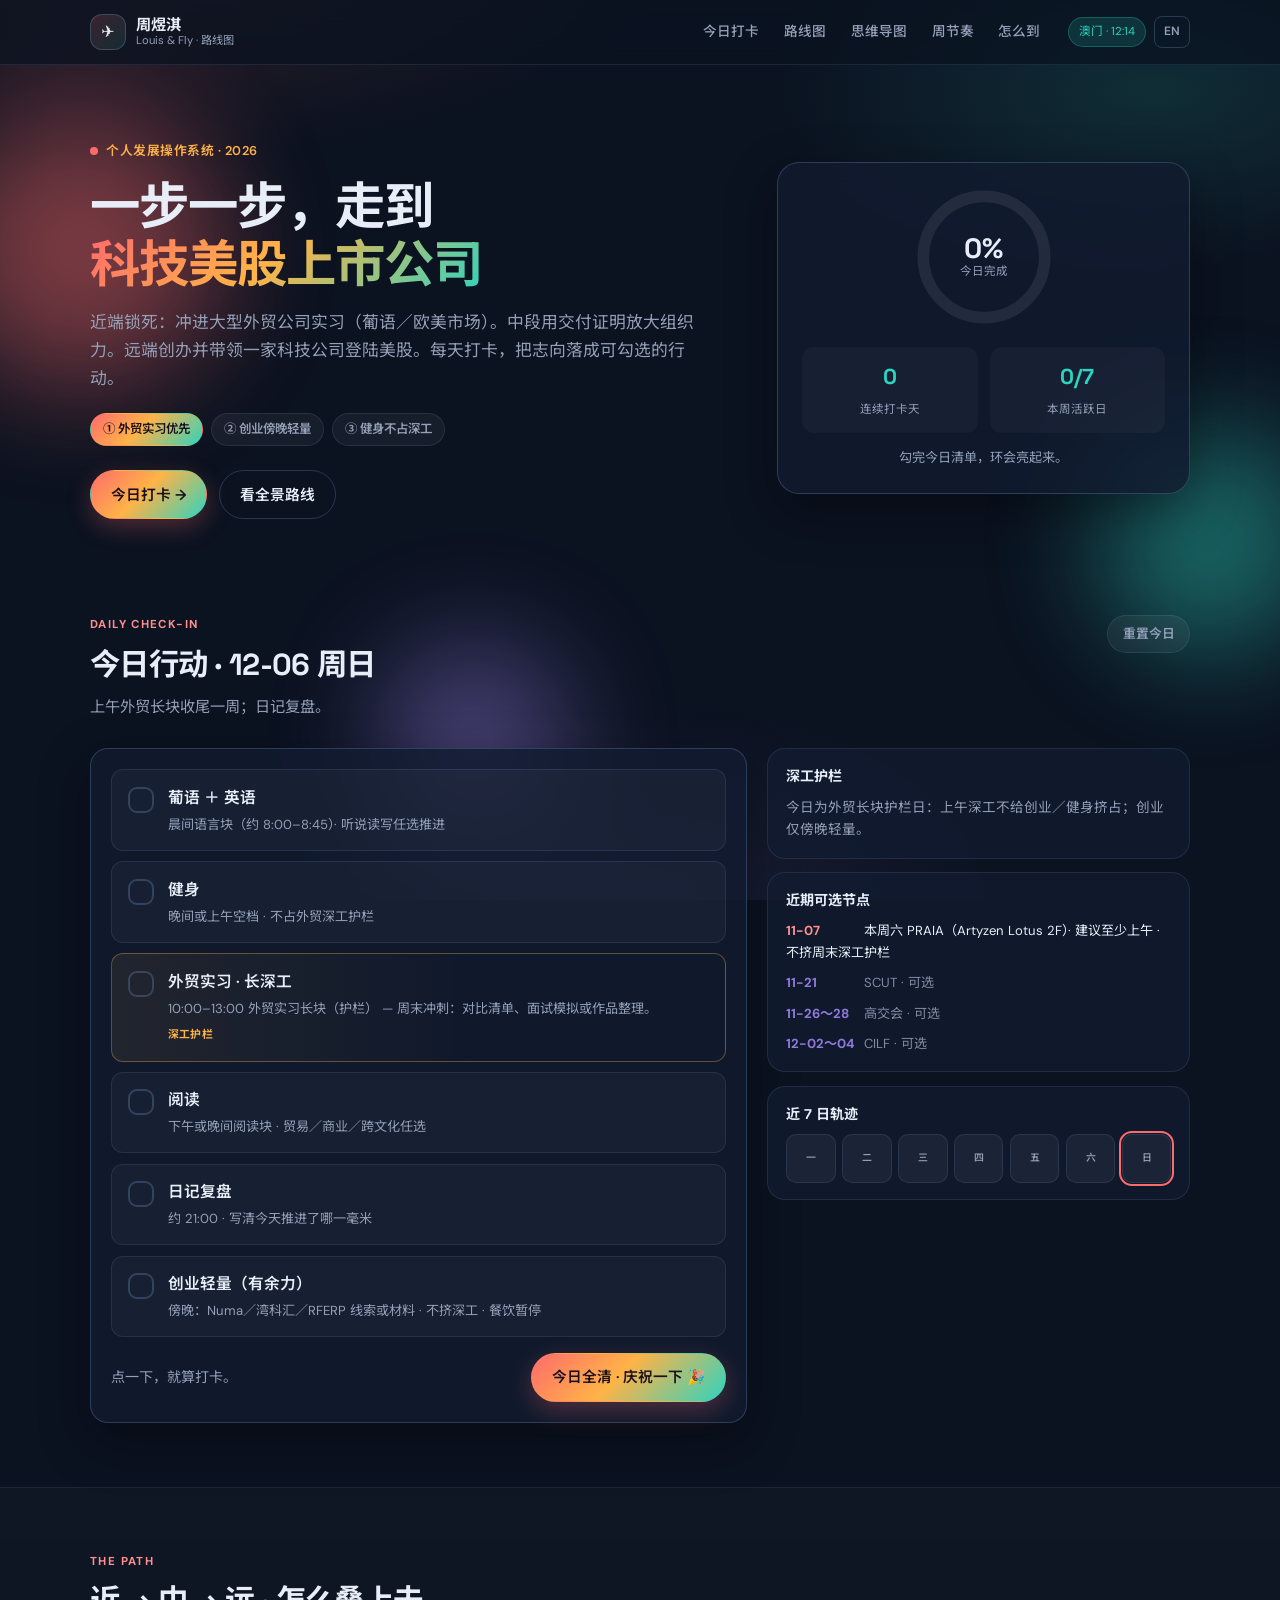
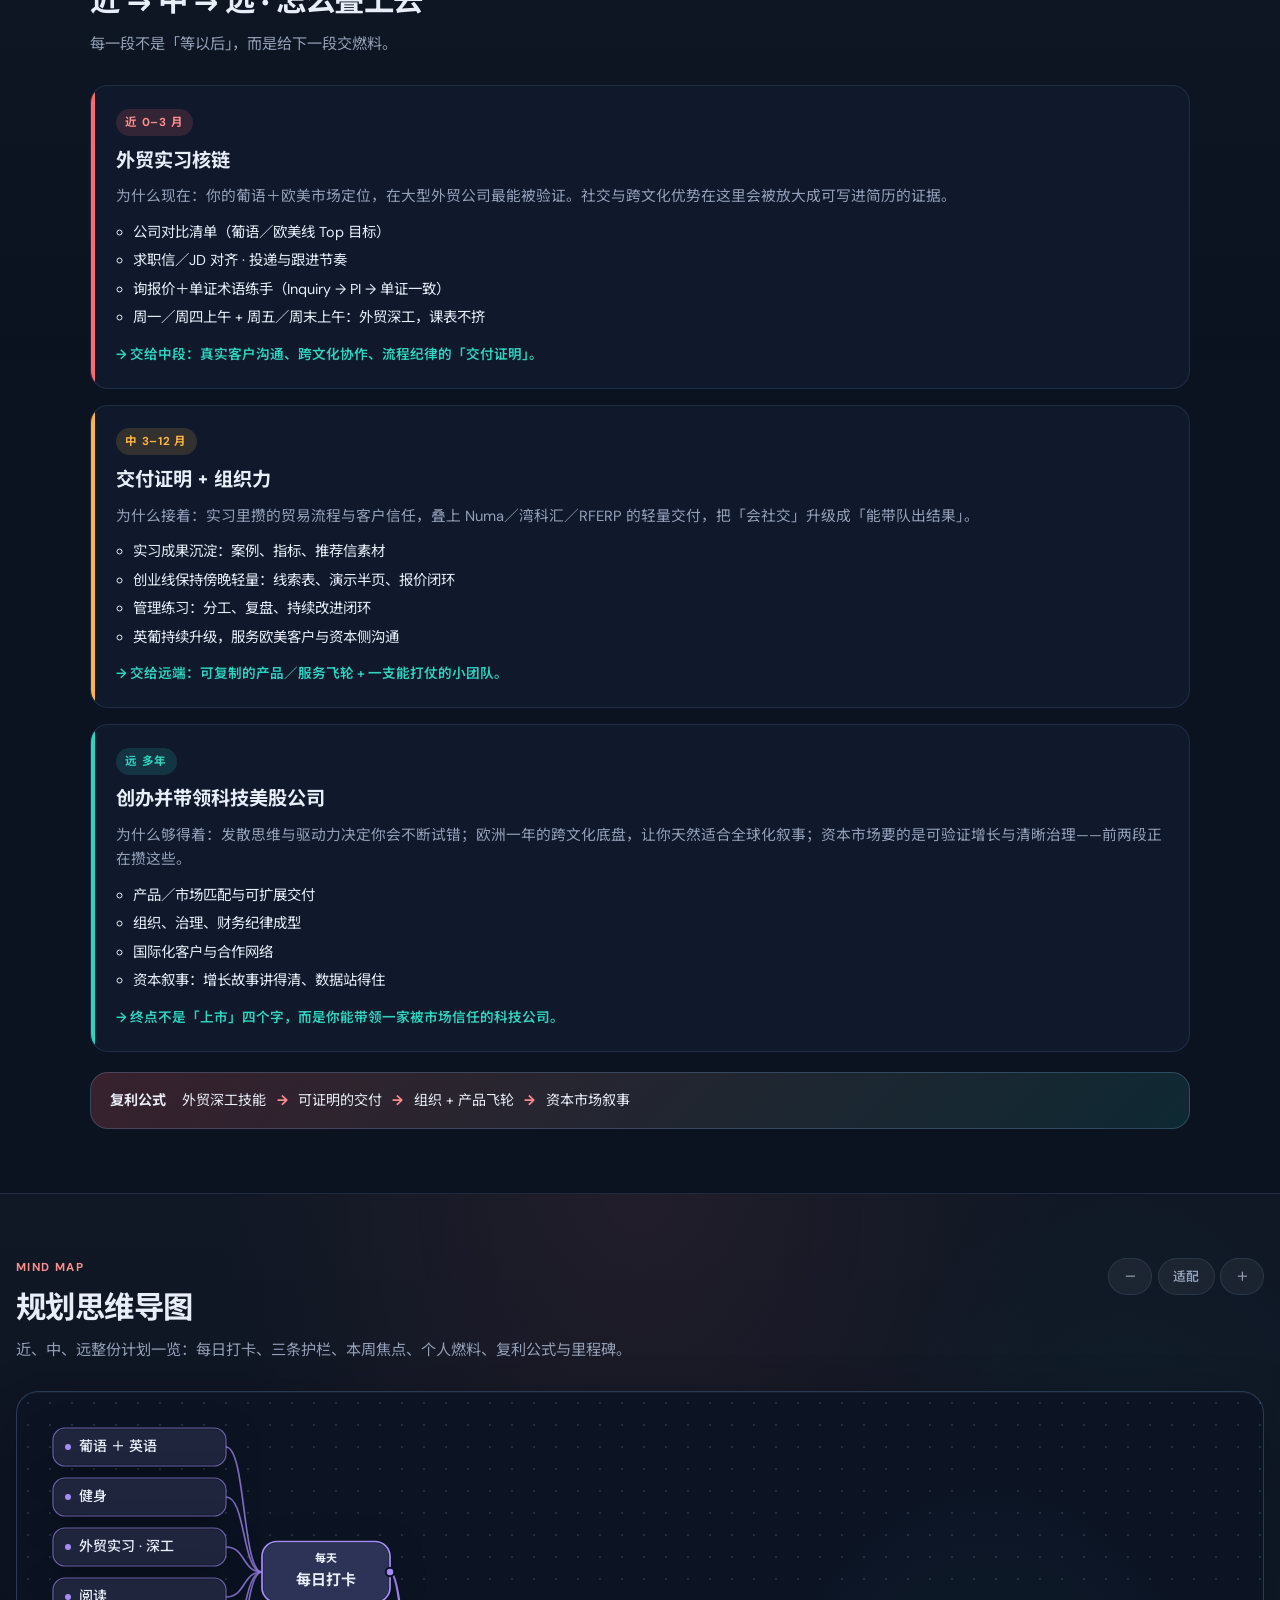
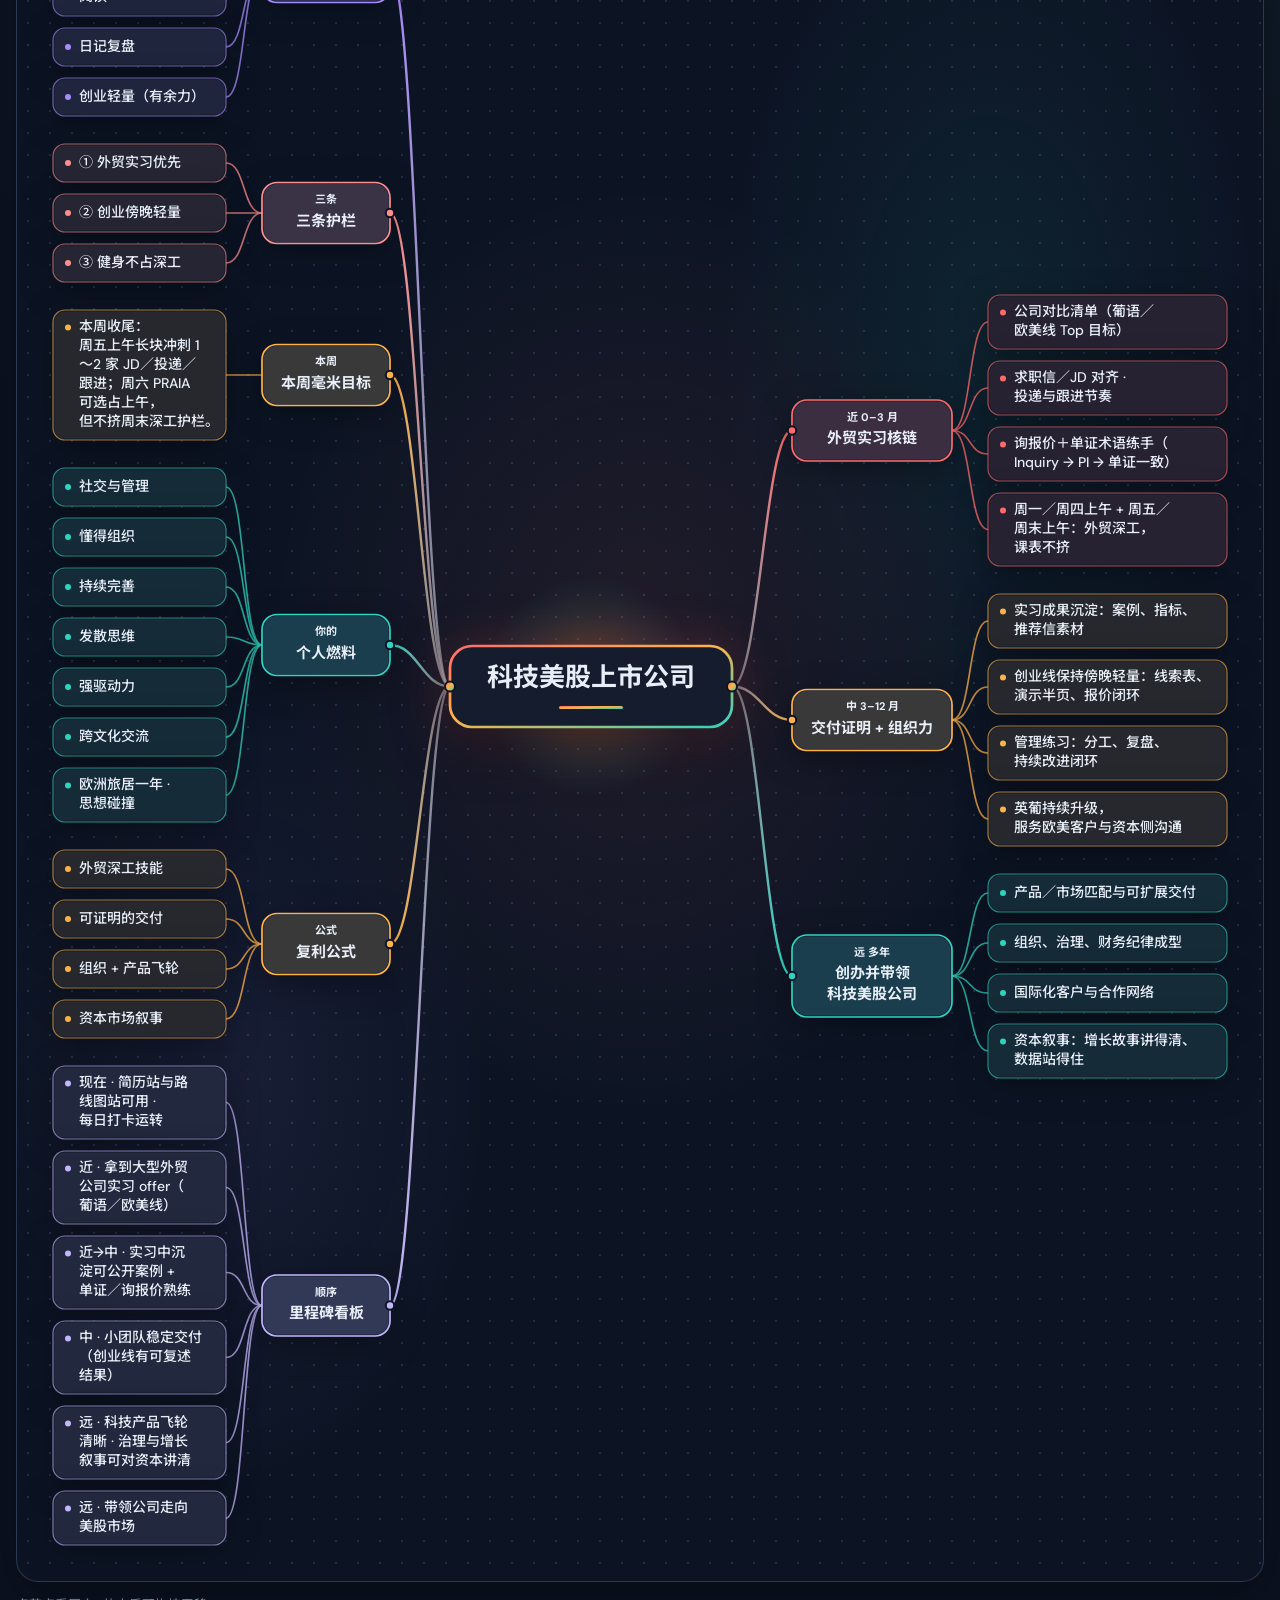
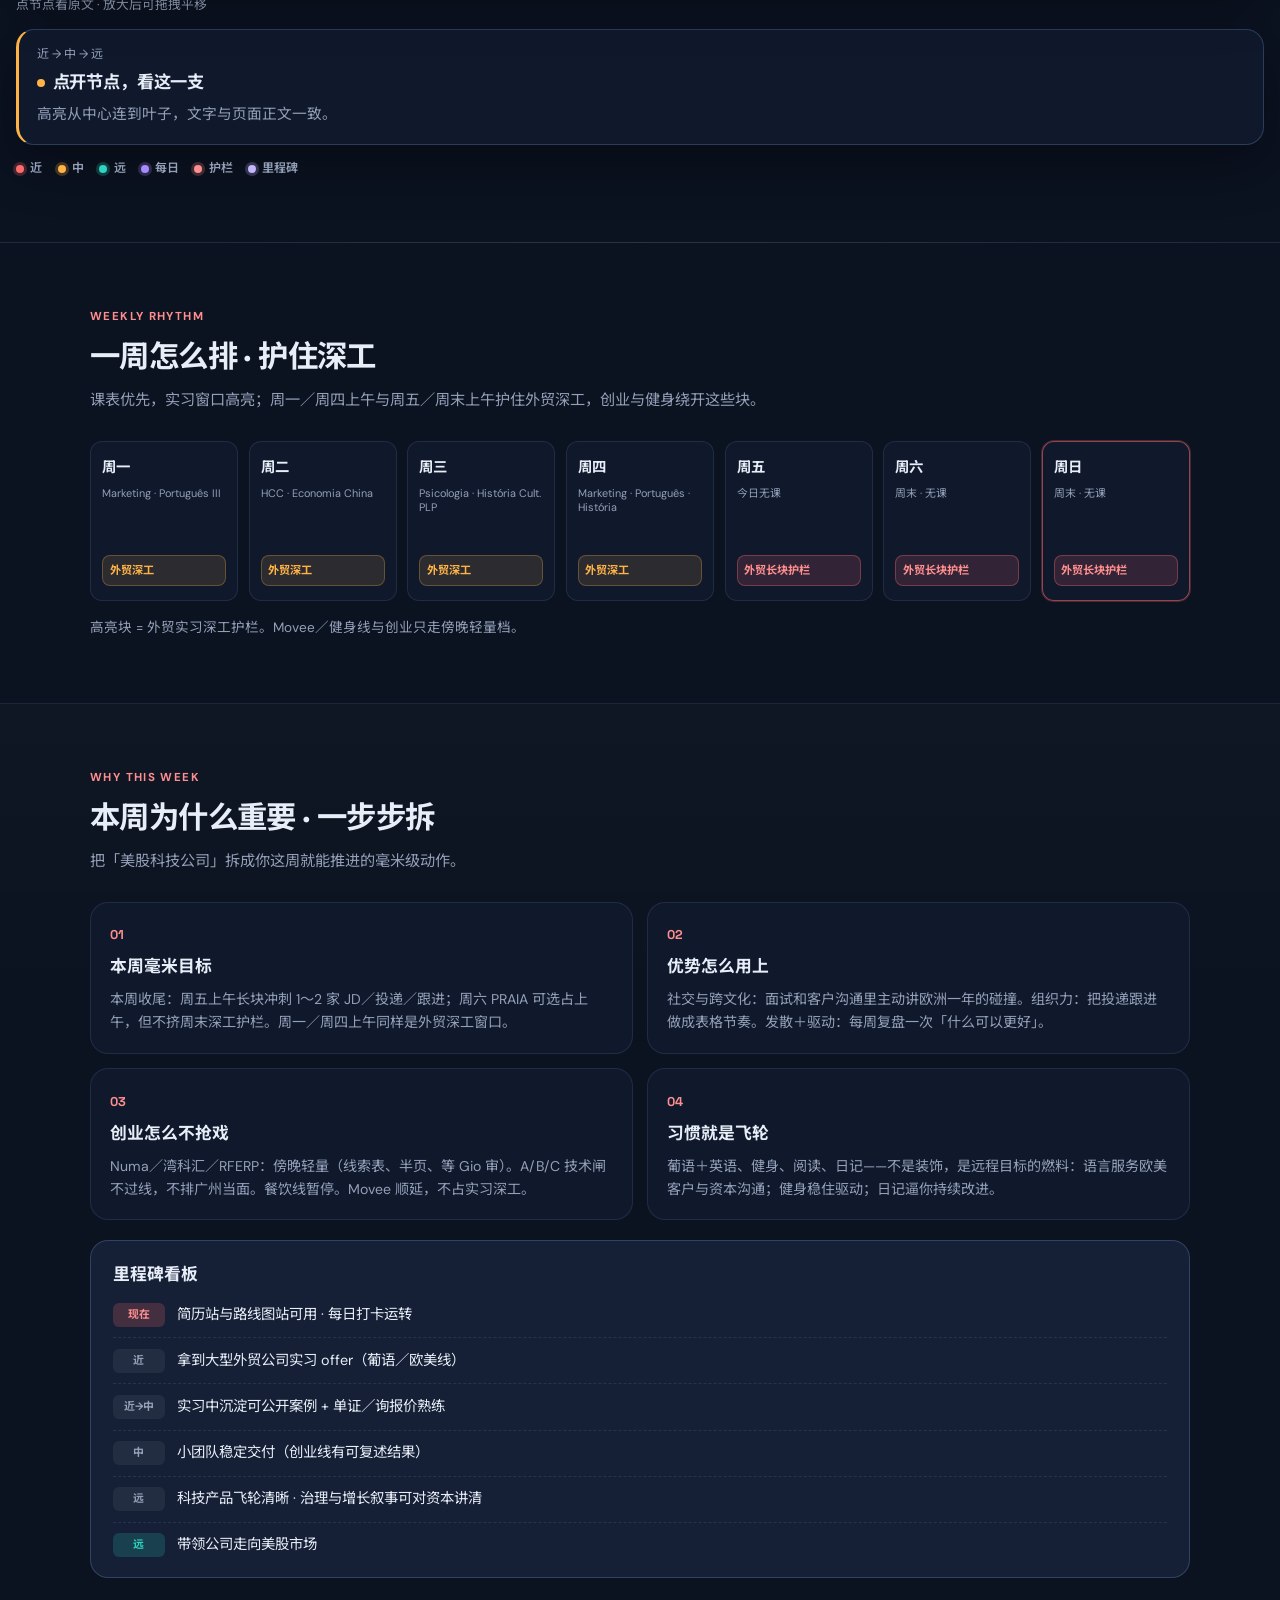
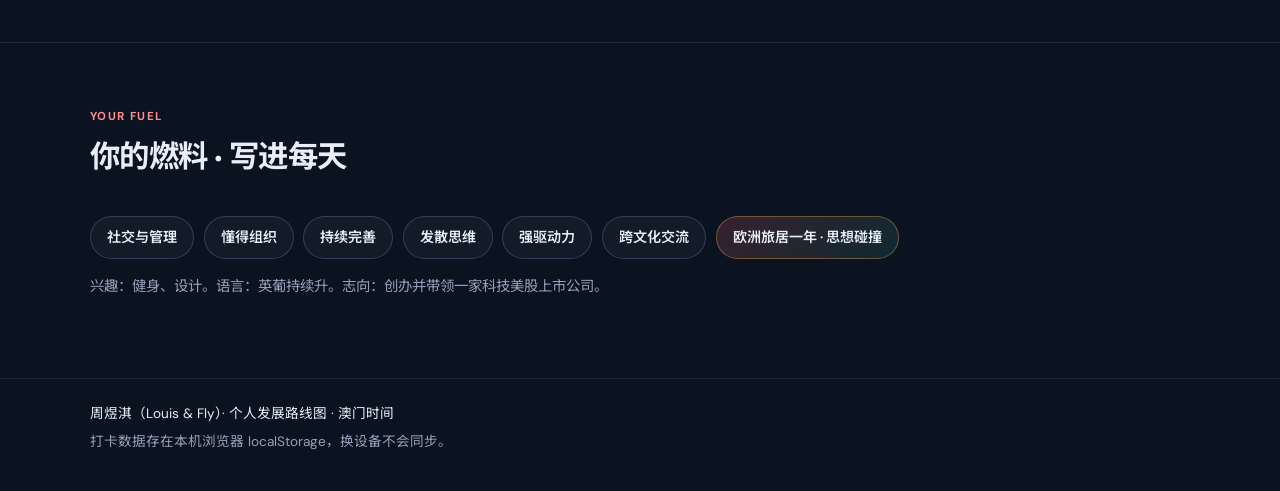
==== commit cd54b766: "Align Thursday morning and this-week copy with the class schedule. Thursday classes start at 13:00, " ====
--- a/index.html
+++ b/index.html
@@ -126,7 +126,7 @@
             <div class="mini-card">
               <h3>近期可选节点</h3>
               <ul class="event-list">
-                <li><time datetime="2026-11-07">11-07</time> PRAIA（Artyzen Lotus 2F）· 建议上午 · 不撞实习深工</li>
+                <li><time datetime="2026-11-07">11-07</time> 本周六 PRAIA（Artyzen Lotus 2F）· 建议至少上午 · 不挤周末深工护栏</li>
                 <li class="muted"><time datetime="2026-11-21">11-21</time> SCUT · 可选</li>
                 <li class="muted"><time datetime="2026-11-26">11-26～28</time> 高交会 · 可选</li>
                 <li class="muted"><time datetime="2026-12-02">12-02～04</time> CILF · 可选</li>
@@ -161,7 +161,7 @@
               <li>公司对比清单（葡语／欧美线 Top 目标）</li>
               <li>求职信／JD 对齐 · 投递与跟进节奏</li>
               <li>询报价＋单证术语练手（Inquiry → PI → 单证一致）</li>
-              <li>周五／周末上午专属深工，课表不挤</li>
+              <li>周一／周四上午 + 周五／周末上午：外贸深工，课表不挤</li>
             </ul>
             <p class="step-fuel">→ 交给中段：真实客户沟通、跨文化协作、流程纪律的「交付证明」。</p>
           </li>
@@ -254,7 +254,7 @@
                 <li data-id="near-list"><span class="mm-label">公司对比清单（葡语／欧美线 Top 目标）</span></li>
                 <li data-id="near-jd"><span class="mm-label">求职信／JD 对齐 · 投递与跟进节奏</span></li>
                 <li data-id="near-docs"><span class="mm-label">询报价＋单证术语练手（Inquiry → PI → 单证一致）</span></li>
-                <li data-id="near-deep"><span class="mm-label">周五／周末上午专属深工，课表不挤</span></li>
+                <li data-id="near-deep"><span class="mm-label">周一／周四上午 + 周五／周末上午：外贸深工，课表不挤</span></li>
               </ul>
             </div>
             <div class="mm-branch" data-id="mid" data-tone="mid">
@@ -307,7 +307,7 @@
               <h3 class="mm-label">本周毫米目标</h3>
               <p class="mm-detail">把「美股科技公司」拆成你这周就能推进的毫米级动作。</p>
               <ul class="mm-leaves">
-                <li data-id="week-mm"><span class="mm-label">推进 1～2 家目标外贸公司的 JD 对齐／求职信／投递或跟进；课前或午后短块即可，周五上午做长块冲刺。</span></li>
+                <li data-id="week-mm"><span class="mm-label">本周收尾：周五上午长块冲刺 1～2 家 JD／投递／跟进；周六 PRAIA 可选占上午，但不挤周末深工护栏。</span></li>
               </ul>
             </div>
             <div class="mm-branch" data-id="fuel" data-tone="fuel">
@@ -359,7 +359,7 @@
           <div>
             <p class="kicker">WEEKLY RHYTHM</p>
             <h2 id="week-title">一周怎么排 · 护住深工</h2>
-            <p class="section-sub">课表优先，实习窗口高亮；创业与健身绕开周五／周末上午。</p>
+            <p class="section-sub">课表优先，实习窗口高亮；周一／周四上午与周五／周末上午护住外贸深工，创业与健身绕开这些块。</p>
           </div>
         </div>
         <div class="week-grid" id="week-grid"></div>
@@ -382,7 +382,7 @@
           <article class="why-card">
             <span class="why-num">01</span>
             <h3>本周毫米目标</h3>
-            <p>推进 1～2 家目标外贸公司的 JD 对齐／求职信／投递或跟进；课前或午后短块即可，周五上午做长块冲刺。</p>
+            <p>本周收尾：周五上午长块冲刺 1～2 家 JD／投递／跟进；周六 PRAIA 可选占上午，但不挤周末深工护栏。周一／周四上午同样是外贸深工窗口。</p>
           </article>
           <article class="why-card">
             <span class="why-num">02</span>
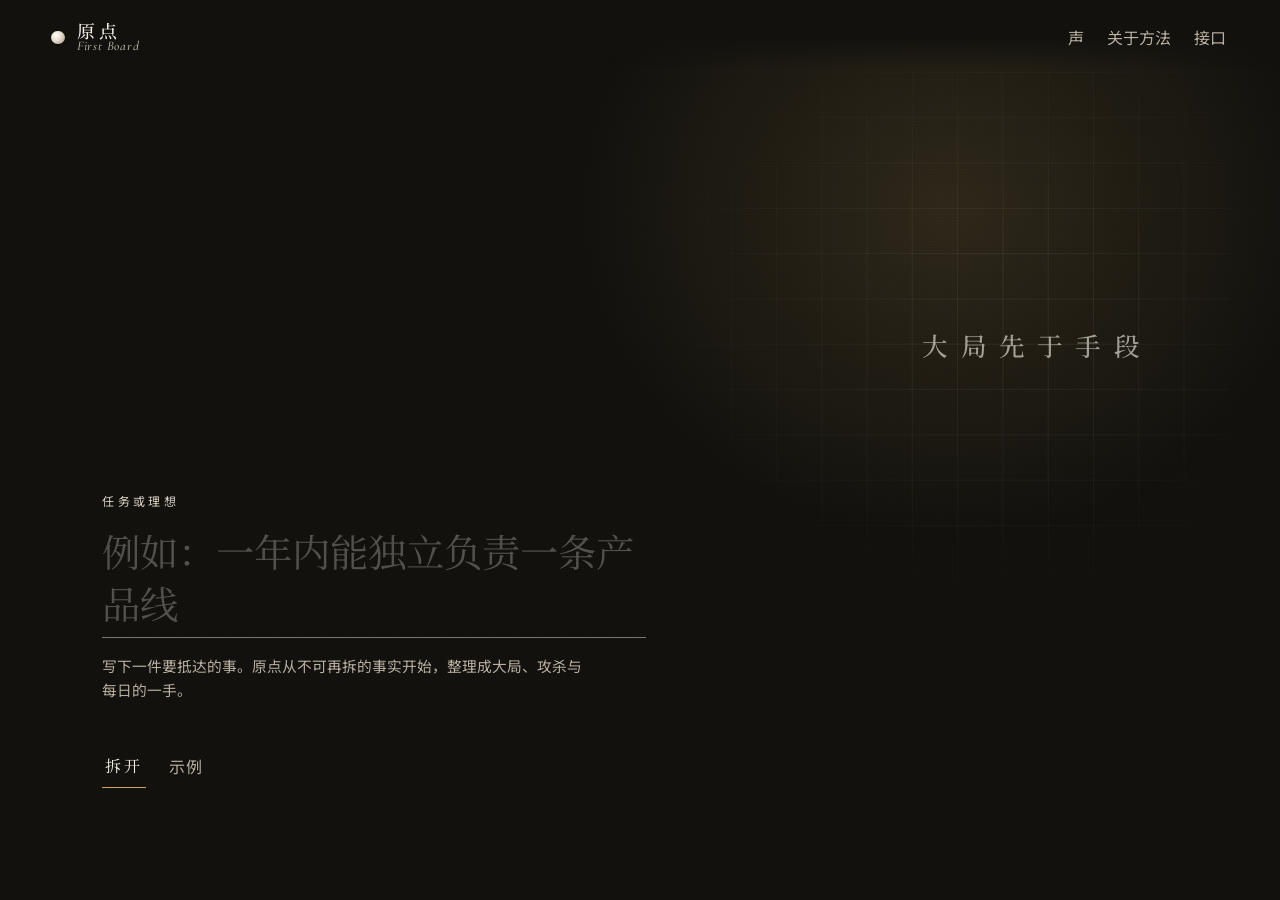
==== commit 7f67fc35: "Replace the personal checklist with 原点, a general goal board. Anyone can type a goal and get an offl" ====
--- a/index.html
+++ b/index.html
@@ -3,448 +3,184 @@
 <head>
   <meta charset="UTF-8" />
   <meta name="viewport" content="width=device-width, initial-scale=1" />
-  <meta name="description" content="周煜淇个人发展路线图 — 每日打卡 · 近中远路径 · 迈向科技美股上市公司" />
-  <meta name="theme-color" content="#0b1220" />
-  <title>周煜淇 · 发展路线图</title>
+  <meta name="description" content="写下任务或理想。原点用第一性原理把它拆成思维导图、长期大局、短期攻杀与每日行动。" />
+  <meta name="theme-color" content="#12110e" />
+  <link rel="canonical" href="https://yuqizhou418-ui.github.io/zhou-yuqi-roadmap/" />
+  <title>原点</title>
   <link rel="preconnect" href="https://fonts.googleapis.com" />
   <link rel="preconnect" href="https://fonts.gstatic.com" crossorigin />
-  <link href="https://fonts.googleapis.com/css2?family=DM+Sans:ital,opsz,wght@0,9..40,400;0,9..40,500;0,9..40,600;0,9..40,700;1,9..40,500&family=Noto+Sans+SC:wght@400;500;600;700&family=Space+Grotesk:wght@500;600;700&display=swap" rel="stylesheet" />
+  <link href="https://fonts.googleapis.com/css2?family=Cormorant+Garamond:ital,wght@0,500;1,500&family=Noto+Sans+SC:wght@400;500;600&family=Noto+Serif+SC:wght@500;600&display=swap" rel="stylesheet" />
   <link rel="icon" href="favicon.svg" type="image/svg+xml" />
   <link rel="stylesheet" href="styles.css" />
 </head>
-<body>
-  <!-- 内部草案（未锁参／勿外发）：企业 FDE 页在 fde/index.html，不在本页推广、不放公开入口。 -->
-  <a class="skip-link" href="#main">跳到主要内容</a>
+<body data-mode="home">
+  <a class="skip-link" href="#goal">跳到输入</a>
   <noscript>
-    <p class="noscript-note">浏览器已关闭 JavaScript：路线图正文仍可阅读。每日打卡、进度环与连续天数需要打开 JavaScript，记录只写在本机浏览器。</p>
+    <p class="noscript-note">原点需要 JavaScript 才能拆解目标。拆解结果、勾选和可选密钥都只留在这台浏览器里。</p>
   </noscript>
-  <div class="bg-mesh" aria-hidden="true"></div>
-  <div class="bg-orbs" aria-hidden="true">
-    <span class="orb orb-a"></span>
-    <span class="orb orb-b"></span>
-    <span class="orb orb-c"></span>
-  </div>
-  <canvas id="confetti" aria-hidden="true"></canvas>
 
-  <header class="topbar">
-    <div class="wrap topbar-inner">
-      <a class="brand" href="#top">
-        <span class="brand-mark" aria-hidden="true">✈</span>
-        <span class="brand-text">
-          <strong>周煜淇</strong>
-          <em>Louis &amp; Fly · 路线图</em>
-        </span>
-      </a>
-      <nav class="nav" aria-label="主导航">
-        <a href="#today">今日打卡</a>
-        <a href="#roadmap">路线图</a>
-        <a href="#mindmap">思维导图</a>
-        <a href="#week">周节奏</a>
-        <a href="#path">怎么到</a>
-      </nav>
-      <div class="topbar-meta">
-        <span class="tz-pill" id="clock-pill" title="Asia/Macau">澳门 · --:--</span>
-        <button type="button" class="lang-toggle" id="lang-toggle" aria-pressed="false">EN</button>
-      </div>
+  <div class="grain" aria-hidden="true"></div>
+  <div class="wash" aria-hidden="true"></div>
+  <div class="grid-ghost" aria-hidden="true"></div>
+  <p class="gallery-caption" aria-hidden="true">大局先于手段</p>
+
+  <header class="bar">
+    <a class="brand" href="./" id="brand">
+      <span class="brand-stone" aria-hidden="true"></span>
+      <span class="brand-name">
+        <strong>原点</strong>
+        <em>First Board</em>
+      </span>
+    </a>
+    <div class="bar-actions">
+      <button type="button" id="sound" aria-pressed="false" aria-label="打开环境声">声</button>
+      <button type="button" id="about-open">关于方法</button>
+      <button type="button" id="settings-open">接口</button>
     </div>
   </header>
 
   <main id="main">
-    <!-- HERO -->
-    <section class="hero" id="top" aria-labelledby="hero-title">
-      <div class="wrap hero-grid">
-        <div class="hero-copy">
-          <p class="eyebrow"><span class="pulse-dot" aria-hidden="true"></span> 个人发展操作系统 · 2026</p>
-          <h1 id="hero-title">
-            一步一步，走到<br />
-            <span class="gradient-text">科技美股上市公司</span>
-          </h1>
-          <p class="hero-lead" data-i18n="hero.lead">
-            近端锁死：冲进大型外贸公司实习（葡语／欧美市场）。中段用交付证明放大组织力。远端创办并带领一家科技公司登陆美股。每天打卡，把志向落成可勾选的行动。
-          </p>
-          <div class="hero-pills">
-            <span class="pill accent">① 外贸实习优先</span>
-            <span class="pill">② 创业傍晚轻量</span>
-            <span class="pill">③ 健身不占深工</span>
-          </div>
-          <div class="hero-cta">
-            <a class="btn btn-primary" href="#today">今日打卡 →</a>
-            <a class="btn btn-ghost" href="#roadmap">看全景路线</a>
-          </div>
+    <section class="home" id="home">
+      <form class="composer" id="composer">
+        <label for="goal">任务或理想</label>
+        <textarea id="goal" name="goal" rows="1" maxlength="400" placeholder="例如：一年内能独立负责一条产品线" aria-describedby="goal-hint"></textarea>
+        <p class="hint" id="goal-hint">写下一件要抵达的事。原点从不可再拆的事实开始，整理成大局、攻杀与每日的一手。</p>
+        <p class="form-error" id="form-error" role="status"></p>
+        <div class="composer-actions">
+          <button type="submit" class="split-btn">拆开</button>
+          <button type="button" class="text-btn" id="sample">示例</button>
         </div>
-        <aside class="hero-card" aria-label="今日进度速览">
-          <div class="ring-wrap">
-            <svg class="progress-ring" viewBox="0 0 120 120" aria-hidden="true">
-              <circle class="ring-track" cx="60" cy="60" r="52" />
-              <circle class="ring-value" id="hero-ring" cx="60" cy="60" r="52" />
-            </svg>
-            <div class="ring-label">
-              <strong id="hero-pct">0%</strong>
-              <span>今日完成</span>
-            </div>
-          </div>
-          <div class="hero-stats">
-            <div>
-              <strong id="streak-count">0</strong>
-              <span>连续打卡天</span>
-            </div>
-            <div>
-              <strong id="week-done">0/7</strong>
-              <span>本周活跃日</span>
-            </div>
-          </div>
-          <p class="hero-tip" id="hero-tip">勾完今日清单，环会亮起来。</p>
-        </aside>
-      </div>
+      </form>
+      <aside class="recent-panel" id="recent-panel" hidden>
+        <p class="recent-kicker">近期</p>
+        <ul id="recent-list"></ul>
+      </aside>
     </section>
 
-    <!-- TODAY CHECK-IN -->
-    <section class="section" id="today" aria-labelledby="today-title">
-      <div class="wrap">
-        <div class="section-head">
-          <div>
-            <p class="kicker">DAILY CHECK-IN</p>
-            <h2 id="today-title">今日行动 · <span id="today-label">—</span></h2>
-            <p class="section-sub" id="today-context">按课表自动排布深工窗口</p>
-          </div>
-          <button type="button" class="btn btn-soft" id="reset-today" title="仅清空今天的勾选">重置今日</button>
-        </div>
-
-        <div class="today-layout">
-          <div class="check-panel">
-            <ul class="task-list" id="task-list" role="list"></ul>
-            <div class="check-footer">
-              <p id="check-msg" class="check-msg">点一下，就算打卡。</p>
-              <button type="button" class="btn btn-primary" id="celebrate-btn" hidden>今日全清 · 庆祝一下 🎉</button>
-            </div>
-          </div>
-          <aside class="side-panel">
-            <div class="mini-card">
-              <h3>深工护栏</h3>
-              <p id="deep-guard">周五与周末上午：外贸实习长块，不给创业／健身挤占。</p>
-            </div>
-            <div class="mini-card">
-              <h3>近期可选节点</h3>
-              <ul class="event-list">
-                <li><time datetime="2026-11-07">11-07</time> 本周六 PRAIA（Artyzen Lotus 2F）· 建议至少上午 · 不挤周末深工护栏</li>
-                <li class="muted"><time datetime="2026-11-21">11-21</time> SCUT · 可选</li>
-                <li class="muted"><time datetime="2026-11-26">11-26～28</time> 高交会 · 可选</li>
-                <li class="muted"><time datetime="2026-12-02">12-02～04</time> CILF · 可选</li>
-              </ul>
-            </div>
-            <div class="mini-card streak-card">
-              <h3>近 7 日轨迹</h3>
-              <div class="streak-dots" id="streak-dots" aria-label="近七天打卡"></div>
-            </div>
-          </aside>
-        </div>
+    <section class="ritual" id="ritual" data-stage="essence" aria-labelledby="ritual-phrase">
+      <div class="ink" aria-hidden="true"></div>
+      <p class="ritual-stage" id="ritual-stage" aria-live="polite">澄清本质</p>
+      <h2 class="ritual-phrase" id="ritual-phrase"></h2>
+      <div class="ritual-mid">
+        <p class="ritual-sub" id="ritual-sub"></p>
+        <ul class="ritual-assumptions" id="ritual-assumptions" aria-hidden="true"></ul>
+        <ul class="bloom" id="bloom" aria-hidden="true"></ul>
       </div>
+      <div class="ticks" aria-hidden="true"><i></i><i></i><i></i><i></i><i></i></div>
+      <ol class="stage-dots" aria-hidden="true">
+        <li data-s="essence"></li>
+        <li data-s="strip"></li>
+        <li data-s="atoms"></li>
+        <li data-s="split"></li>
+        <li data-s="daily"></li>
+      </ol>
+      <button type="button" class="text-btn skip" id="skip">跳过</button>
     </section>
 
-    <!-- ROADMAP -->
-    <section class="section alt" id="roadmap" aria-labelledby="roadmap-title">
-      <div class="wrap">
-        <div class="section-head">
-          <div>
-            <p class="kicker">THE PATH</p>
-            <h2 id="roadmap-title">近 → 中 → 远 · 怎么叠上去</h2>
-            <p class="section-sub">每一段不是「等以后」，而是给下一段交燃料。</p>
+    <section class="board" id="board" aria-labelledby="board-label">
+      <h2 class="sr" id="board-label" tabindex="-1">拆解结果</h2>
+      <form class="goal-edit" id="edit-form">
+        <label for="edit-goal">任务或理想</label>
+        <div class="goal-edit-row">
+          <input id="edit-goal" type="text" maxlength="400" autocomplete="off" />
+          <button type="submit" class="split-btn">重新拆解</button>
+        </div>
+        <p class="essence" id="essence"></p>
+        <div class="goal-meta">
+          <p id="status" role="status"></p>
+          <details>
+            <summary>剥去的假设</summary>
+            <ul id="assumptions"></ul>
+          </details>
+        </div>
+      </form>
+
+      <div class="stage-grid">
+        <aside class="territory territory-long">
+          <div class="inner">
+            <h2 class="kicker" id="long-title">长期 · 大局观</h2>
+            <p class="territory-lead" id="board-note"></p>
+            <ol class="milestones" id="long-list"></ol>
+          </div>
+        </aside>
+
+        <div class="map-stage">
+          <p class="map-kicker">思维导图</p>
+          <div class="map-viewport" id="map-viewport" tabindex="0" aria-label="思维导图。点开棋子展开下一层，拖动或方向键可以移步。"></div>
+          <p class="map-note" id="map-note" aria-live="polite"></p>
+          <div class="map-tools">
+            <button type="button" id="zoom-in" aria-label="放大">＋</button>
+            <button type="button" id="zoom-out" aria-label="缩小">－</button>
+            <button type="button" id="zoom-reset">回中</button>
           </div>
         </div>
 
-        <ol class="path-track">
-          <li class="path-step near">
-            <div class="step-badge">近 0–3 月</div>
-            <h3>外贸实习核链</h3>
-            <p class="step-why">为什么现在：你的葡语＋欧美市场定位，在大型外贸公司最能被验证。社交与跨文化优势在这里会被放大成可写进简历的证据。</p>
-            <ul class="step-actions">
-              <li>公司对比清单（葡语／欧美线 Top 目标）</li>
-              <li>求职信／JD 对齐 · 投递与跟进节奏</li>
-              <li>询报价＋单证术语练手（Inquiry → PI → 单证一致）</li>
-              <li>周一／周四上午 + 周五／周末上午：外贸深工，课表不挤</li>
-            </ul>
-            <p class="step-fuel">→ 交给中段：真实客户沟通、跨文化协作、流程纪律的「交付证明」。</p>
-          </li>
-          <li class="path-step mid">
-            <div class="step-badge">中 3–12 月</div>
-            <h3>交付证明 + 组织力</h3>
-            <p class="step-why">为什么接着：实习里攒的贸易流程与客户信任，叠上 Numa／湾科汇／RFERP 的轻量交付，把「会社交」升级成「能带队出结果」。</p>
-            <ul class="step-actions">
-              <li>实习成果沉淀：案例、指标、推荐信素材</li>
-              <li>创业线保持傍晚轻量：线索表、演示半页、报价闭环</li>
-              <li>管理练习：分工、复盘、持续改进闭环</li>
-              <li>英葡持续升级，服务欧美客户与资本侧沟通</li>
-            </ul>
-            <p class="step-fuel">→ 交给远端：可复制的产品／服务飞轮 + 一支能打仗的小团队。</p>
-          </li>
-          <li class="path-step far">
-            <div class="step-badge">远 多年</div>
-            <h3>创办并带领科技美股公司</h3>
-            <p class="step-why">为什么够得着：发散思维与驱动力决定你会不断试错；欧洲一年的跨文化底盘，让你天然适合全球化叙事；资本市场要的是可验证增长与清晰治理——前两段正在攒这些。</p>
-            <ul class="step-actions">
-              <li>产品／市场匹配与可扩展交付</li>
-              <li>组织、治理、财务纪律成型</li>
-              <li>国际化客户与合作网络</li>
-              <li>资本叙事：增长故事讲得清、数据站得住</li>
-            </ul>
-            <p class="step-fuel">→ 终点不是「上市」四个字，而是你能带领一家被市场信任的科技公司。</p>
-          </li>
-        </ol>
+        <aside class="territory territory-short">
+          <div class="inner">
+            <h2 class="kicker" id="short-title">短期 · 攻杀</h2>
+            <p class="territory-lead" id="attack-note"></p>
+            <ol class="milestones" id="short-list"></ol>
+          </div>
+        </aside>
 
-        <div class="compound-strip" role="note">
-          <strong>复利公式</strong>
-          <span>外贸深工技能</span>
-          <span class="arrow">→</span>
-          <span>可证明的交付</span>
-          <span class="arrow">→</span>
-          <span>组织 + 产品飞轮</span>
-          <span class="arrow">→</span>
-          <span>资本市场叙事</span>
-        </div>
-      </div>
-    </section>
-
-    <!-- MIND MAP -->
-    <section class="section mindmap-section" id="mindmap" aria-labelledby="mindmap-title">
-      <div class="mindmap-bleed">
-        <div class="section-head">
-          <div>
-            <p class="kicker">MIND MAP</p>
-            <h2 id="mindmap-title">规划思维导图</h2>
-            <p class="section-sub" id="mindmap-sub">近、中、远整份计划一览：每日打卡、三条护栏、本周焦点、个人燃料、复利公式与里程碑。</p>
-          </div>
-          <div class="mindmap-toolbar" role="group" aria-label="导图缩放">
-            <button type="button" class="btn btn-soft" id="mindmap-zoom-out" aria-label="缩小">－</button>
-            <button type="button" class="btn btn-soft" id="mindmap-zoom-fit">适配</button>
-            <button type="button" class="btn btn-soft" id="mindmap-zoom-in" aria-label="放大">＋</button>
-          </div>
-        </div>
-
-        <div class="mindmap-frame">
-          <div class="mindmap-viewport" id="mindmap-viewport" tabindex="0" aria-label="规划思维导图。可拖拽平移，方向键移动焦点，加号减号缩放。">
-            <svg id="mindmap-svg" class="mindmap-svg" role="group" aria-labelledby="mindmap-title mindmap-sub"></svg>
-          </div>
-          <p class="mindmap-hint" id="mindmap-hint">拖拽平移 · 滚轮浏览 · 点节点看原文</p>
-          <div class="mindmap-detail" id="mindmap-detail" data-tone="root" aria-live="polite">
-            <p class="mindmap-crumb" id="mindmap-crumb">近 → 中 → 远</p>
-            <h3 id="mindmap-detail-title">点开节点，看这一支</h3>
-            <p id="mindmap-detail-body">高亮从中心连到叶子，文字与页面正文一致。</p>
-          </div>
-          <ul class="mindmap-legend" aria-hidden="true">
-            <li data-tone="near">近</li>
-            <li data-tone="mid">中</li>
-            <li data-tone="far">远</li>
-            <li data-tone="daily">每日</li>
-            <li data-tone="guard">护栏</li>
-            <li data-tone="milestone">里程碑</li>
-          </ul>
-        </div>
-
-        <div class="mindmap-source" id="mindmap-source">
-          <div class="mm-branch" data-id="root" data-tone="root">
-            <h3 class="mm-label">科技美股上市公司</h3>
-            <p class="mm-detail">近端锁死：冲进大型外贸公司实习（葡语／欧美市场）。中段用交付证明放大组织力。远端创办并带领一家科技公司登陆美股。每天打卡，把志向落成可勾选的行动。</p>
-          </div>
-          <div class="mm-kids">
-            <div class="mm-branch" data-id="near" data-tone="near">
-              <p class="mm-kicker">近 0–3 月</p>
-              <h3 class="mm-label">外贸实习核链</h3>
-              <p class="mm-detail">为什么现在：你的葡语＋欧美市场定位，在大型外贸公司最能被验证。社交与跨文化优势在这里会被放大成可写进简历的证据。交给中段：真实客户沟通、跨文化协作、流程纪律的「交付证明」。</p>
-              <ul class="mm-leaves">
-                <li data-id="near-list"><span class="mm-label">公司对比清单（葡语／欧美线 Top 目标）</span></li>
-                <li data-id="near-jd"><span class="mm-label">求职信／JD 对齐 · 投递与跟进节奏</span></li>
-                <li data-id="near-docs"><span class="mm-label">询报价＋单证术语练手（Inquiry → PI → 单证一致）</span></li>
-                <li data-id="near-deep"><span class="mm-label">周一／周四上午 + 周五／周末上午：外贸深工，课表不挤</span></li>
-              </ul>
+        <section class="daily" aria-labelledby="daily-title">
+          <div class="daily-head">
+            <div>
+              <h2 id="daily-title">每日具体行动</h2>
+              <p id="daily-msg">每手 15–90 分钟。勾选只留在这台浏览器。</p>
             </div>
-            <div class="mm-branch" data-id="mid" data-tone="mid">
-              <p class="mm-kicker">中 3–12 月</p>
-              <h3 class="mm-label">交付证明 + 组织力</h3>
-              <p class="mm-detail">为什么接着：实习里攒的贸易流程与客户信任，叠上 Numa／湾科汇／RFERP 的轻量交付，把「会社交」升级成「能带队出结果」。交给远端：可复制的产品／服务飞轮 + 一支能打仗的小团队。</p>
-              <ul class="mm-leaves">
-                <li data-id="mid-proof"><span class="mm-label">实习成果沉淀：案例、指标、推荐信素材</span></li>
-                <li data-id="mid-startup"><span class="mm-label">创业线保持傍晚轻量：线索表、演示半页、报价闭环</span></li>
-                <li data-id="mid-manage"><span class="mm-label">管理练习：分工、复盘、持续改进闭环</span></li>
-                <li data-id="mid-lang"><span class="mm-label">英葡持续升级，服务欧美客户与资本侧沟通</span></li>
-              </ul>
-            </div>
-            <div class="mm-branch" data-id="far" data-tone="far">
-              <p class="mm-kicker">远 多年</p>
-              <h3 class="mm-label">创办并带领科技美股公司</h3>
-              <p class="mm-detail">为什么够得着：发散思维与驱动力决定你会不断试错；欧洲一年的跨文化底盘，让你天然适合全球化叙事；资本市场要的是可验证增长与清晰治理——前两段正在攒这些。终点不是「上市」四个字，而是你能带领一家被市场信任的科技公司。</p>
-              <ul class="mm-leaves">
-                <li data-id="far-pmf"><span class="mm-label">产品／市场匹配与可扩展交付</span></li>
-                <li data-id="far-gov"><span class="mm-label">组织、治理、财务纪律成型</span></li>
-                <li data-id="far-net"><span class="mm-label">国际化客户与合作网络</span></li>
-                <li data-id="far-capital"><span class="mm-label">资本叙事：增长故事讲得清、数据站得住</span></li>
-              </ul>
-            </div>
-            <div class="mm-branch" data-id="daily" data-tone="daily">
-              <p class="mm-kicker">每天</p>
-              <h3 class="mm-label">每日打卡</h3>
-              <p class="mm-detail">每天打卡，把志向落成可勾选的行动。</p>
-              <ul class="mm-leaves">
-                <li data-id="daily-lang"><span class="mm-label">葡语 ＋ 英语</span><p class="mm-detail">晨间语言块（约 8:00–8:45）· 听说读写任选推进</p></li>
-                <li data-id="daily-fit"><span class="mm-label">健身</span><p class="mm-detail">晚间或上午空档 · 不占外贸深工护栏</p></li>
-                <li data-id="daily-trade"><span class="mm-label">外贸实习 · 深工</span><p class="mm-detail">周五与周末上午：外贸实习长块，不给创业／健身挤占。</p></li>
-                <li data-id="daily-read"><span class="mm-label">阅读</span><p class="mm-detail">下午或晚间阅读块 · 贸易／商业／跨文化任选</p></li>
-                <li data-id="daily-journal"><span class="mm-label">日记复盘</span><p class="mm-detail">约 21:00 · 写清今天推进了哪一毫米</p></li>
-                <li data-id="daily-startup"><span class="mm-label">创业轻量（有余力）</span><p class="mm-detail">傍晚：Numa／湾科汇／RFERP 线索或材料 · 不挤深工 · 餐饮暂停</p></li>
-              </ul>
-            </div>
-            <div class="mm-branch" data-id="guard" data-tone="guard">
-              <p class="mm-kicker">三条</p>
-              <h3 class="mm-label">三条护栏</h3>
-              <p class="mm-detail">周五与周末上午：外贸实习长块，不给创业／健身挤占。</p>
-              <ul class="mm-leaves">
-                <li data-id="guard-1"><span class="mm-label">① 外贸实习优先</span></li>
-                <li data-id="guard-2"><span class="mm-label">② 创业傍晚轻量</span></li>
-                <li data-id="guard-3"><span class="mm-label">③ 健身不占深工</span></li>
-              </ul>
-            </div>
-            <div class="mm-branch" data-id="week" data-tone="week">
-              <p class="mm-kicker">本周</p>
-              <h3 class="mm-label">本周毫米目标</h3>
-              <p class="mm-detail">把「美股科技公司」拆成你这周就能推进的毫米级动作。</p>
-              <ul class="mm-leaves">
-                <li data-id="week-mm"><span class="mm-label">本周收尾：周五上午长块冲刺 1～2 家 JD／投递／跟进；周六 PRAIA 可选占上午，但不挤周末深工护栏。</span></li>
-              </ul>
-            </div>
-            <div class="mm-branch" data-id="fuel" data-tone="fuel">
-              <p class="mm-kicker">你的</p>
-              <h3 class="mm-label">个人燃料</h3>
-              <p class="mm-detail">兴趣：健身、设计。语言：英葡持续升。志向：创办并带领一家科技美股上市公司。</p>
-              <ul class="mm-leaves">
-                <li data-id="fuel-1"><span class="mm-label">社交与管理</span></li>
-                <li data-id="fuel-2"><span class="mm-label">懂得组织</span></li>
-                <li data-id="fuel-3"><span class="mm-label">持续完善</span></li>
-                <li data-id="fuel-4"><span class="mm-label">发散思维</span></li>
-                <li data-id="fuel-5"><span class="mm-label">强驱动力</span></li>
-                <li data-id="fuel-6"><span class="mm-label">跨文化交流</span></li>
-                <li data-id="fuel-7"><span class="mm-label">欧洲旅居一年 · 思想碰撞</span></li>
-              </ul>
-            </div>
-            <div class="mm-branch" data-id="compound" data-tone="compound">
-              <p class="mm-kicker">公式</p>
-              <h3 class="mm-label">复利公式</h3>
-              <p class="mm-detail">外贸深工技能 → 可证明的交付 → 组织 + 产品飞轮 → 资本市场叙事</p>
-              <ul class="mm-leaves">
-                <li data-id="compound-1"><span class="mm-label">外贸深工技能</span></li>
-                <li data-id="compound-2"><span class="mm-label">可证明的交付</span></li>
-                <li data-id="compound-3"><span class="mm-label">组织 + 产品飞轮</span></li>
-                <li data-id="compound-4"><span class="mm-label">资本市场叙事</span></li>
-              </ul>
-            </div>
-            <div class="mm-branch" data-id="milestones" data-tone="milestone">
-              <p class="mm-kicker">顺序</p>
-              <h3 class="mm-label">里程碑看板</h3>
-              <ul class="mm-leaves">
-                <li data-id="ms-1"><span class="mm-label">现在 · 简历站与路线图站可用 · 每日打卡运转</span></li>
-                <li data-id="ms-2"><span class="mm-label">近 · 拿到大型外贸公司实习 offer（葡语／欧美线）</span></li>
-                <li data-id="ms-3"><span class="mm-label">近→中 · 实习中沉淀可公开案例 + 单证／询报价熟练</span></li>
-                <li data-id="ms-4"><span class="mm-label">中 · 小团队稳定交付（创业线有可复述结果）</span></li>
-                <li data-id="ms-5"><span class="mm-label">远 · 科技产品飞轮清晰 · 治理与增长叙事可对资本讲清</span></li>
-                <li data-id="ms-6"><span class="mm-label">远 · 带领公司走向美股市场</span></li>
-              </ul>
+            <div class="daily-tools">
+              <span id="daily-count">0 / 5</span>
+              <button type="button" class="text-btn" id="clear-checks">清除勾选</button>
             </div>
           </div>
-        </div>
-      </div>
-    </section>
-
-    <!-- WEEKLY RHYTHM -->
-    <section class="section" id="week" aria-labelledby="week-title">
-      <div class="wrap">
-        <div class="section-head">
-          <div>
-            <p class="kicker">WEEKLY RHYTHM</p>
-            <h2 id="week-title">一周怎么排 · 护住深工</h2>
-            <p class="section-sub">课表优先，实习窗口高亮；周一／周四上午与周五／周末上午护住外贸深工，创业与健身绕开这些块。</p>
-          </div>
-        </div>
-        <div class="week-grid" id="week-grid"></div>
-        <p class="week-note">高亮块 = 外贸实习深工护栏。Movee／健身线与创业只走傍晚轻量档。</p>
-      </div>
-    </section>
-
-    <!-- HOW TO GET THERE -->
-    <section class="section alt" id="path" aria-labelledby="path-title">
-      <div class="wrap">
-        <div class="section-head">
-          <div>
-            <p class="kicker">WHY THIS WEEK</p>
-            <h2 id="path-title">本周为什么重要 · 一步步拆</h2>
-            <p class="section-sub">把「美股科技公司」拆成你这周就能推进的毫米级动作。</p>
-          </div>
-        </div>
-
-        <div class="why-grid">
-          <article class="why-card">
-            <span class="why-num">01</span>
-            <h3>本周毫米目标</h3>
-            <p>本周收尾：周五上午长块冲刺 1～2 家 JD／投递／跟进；周六 PRAIA 可选占上午，但不挤周末深工护栏。周一／周四上午同样是外贸深工窗口。</p>
-          </article>
-          <article class="why-card">
-            <span class="why-num">02</span>
-            <h3>优势怎么用上</h3>
-            <p>社交与跨文化：面试和客户沟通里主动讲欧洲一年的碰撞。组织力：把投递跟进做成表格节奏。发散＋驱动：每周复盘一次「什么可以更好」。</p>
-          </article>
-          <article class="why-card">
-            <span class="why-num">03</span>
-            <h3>创业怎么不抢戏</h3>
-            <p>Numa／湾科汇／RFERP：傍晚轻量（线索表、半页、等 Gio 审）。A/B/C 技术闸不过线，不排广州当面。餐饮线暂停。Movee 顺延，不占实习深工。</p>
-          </article>
-          <article class="why-card">
-            <span class="why-num">04</span>
-            <h3>习惯就是飞轮</h3>
-            <p>葡语＋英语、健身、阅读、日记——不是装饰，是远程目标的燃料：语言服务欧美客户与资本沟通；健身稳住驱动；日记逼你持续改进。</p>
-          </article>
-        </div>
-
-        <div class="milestone-board">
-          <h3>里程碑看板</h3>
-          <ol>
-            <li><span class="ms-tag now">现在</span> 简历站与路线图站可用 · 每日打卡运转</li>
-            <li><span class="ms-tag">近</span> 拿到大型外贸公司实习 offer（葡语／欧美线）</li>
-            <li><span class="ms-tag">近→中</span> 实习中沉淀可公开案例 + 单证／询报价熟练</li>
-            <li><span class="ms-tag">中</span> 小团队稳定交付（创业线有可复述结果）</li>
-            <li><span class="ms-tag">远</span> 科技产品飞轮清晰 · 治理与增长叙事可对资本讲清</li>
-            <li><span class="ms-tag far">远</span> 带领公司走向美股市场</li>
-          </ol>
-        </div>
-      </div>
-    </section>
-
-    <!-- STRENGTHS -->
-    <section class="section" id="fuel" aria-labelledby="fuel-title">
-      <div class="wrap">
-        <div class="section-head">
-          <div>
-            <p class="kicker">YOUR FUEL</p>
-            <h2 id="fuel-title">你的燃料 · 写进每天</h2>
-          </div>
-        </div>
-        <div class="fuel-grid">
-          <div class="fuel-chip">社交与管理</div>
-          <div class="fuel-chip">懂得组织</div>
-          <div class="fuel-chip">持续完善</div>
-          <div class="fuel-chip">发散思维</div>
-          <div class="fuel-chip">强驱动力</div>
-          <div class="fuel-chip">跨文化交流</div>
-          <div class="fuel-chip wide">欧洲旅居一年 · 思想碰撞</div>
-        </div>
-        <p class="fuel-note">兴趣：健身、设计。语言：英葡持续升。志向：创办并带领一家科技美股上市公司。</p>
+          <ul class="daily-list" id="daily-list"></ul>
+        </section>
       </div>
     </section>
   </main>
 
-  <footer class="site-footer">
-    <div class="wrap footer-inner">
-      <p>周煜淇（Louis &amp; Fly）· 个人发展路线图 · 澳门时间</p>
-      <p class="muted">打卡数据存在本机浏览器 localStorage，换设备不会同步。</p>
+  <div class="drawer" id="about-drawer" hidden role="dialog" aria-modal="true" aria-labelledby="about-title">
+    <div class="drawer-panel">
+      <button type="button" class="drawer-close" data-close>关闭</button>
+      <p class="kicker">方法</p>
+      <h2 id="about-title">关于方法</h2>
+      <p>原点把一件目标拆回可以站稳的事实。</p>
+      <p>先写下完成时，外界能指认的状态。再把习惯、身份和别人的时间表从计划里拿开。剩下四类积木：技能、资产、约束、反馈环。</p>
+      <p>围棋里，大局观看整盘的方向与厚薄，对应这里的长期，大约三个月到三年的棋形。攻杀意识看已经接触的局部，对应七到九十天里分得出胜负的手。每日行动是落子，每手十五到九十分钟，可以勾选，可以累积。</p>
+      <p>推演默认在这台浏览器里完成，可以离线。右上角「接口」可以填写 OpenAI 兼容的地址、密钥和模型。密钥只写在 localStorage。云端没有返回可用结果时，仍用本机引擎。</p>
+      <p>勾选和近期目标也只留在本机。</p>
     </div>
-  </footer>
+  </div>
 
-  <script src="script.js"></script>
+  <div class="drawer" id="settings-drawer" hidden role="dialog" aria-modal="true" aria-labelledby="settings-title">
+    <div class="drawer-panel">
+      <button type="button" class="drawer-close" data-close>关闭</button>
+      <p class="kicker">可选</p>
+      <h2 id="settings-title">接口</h2>
+      <p>留空则始终使用本机引擎。密钥只存在这台浏览器，不会写入仓库。</p>
+      <label class="field">
+        <span>Base URL</span>
+        <input id="llm-base" type="url" inputmode="url" placeholder="https://api.openai.com/v1" autocomplete="off" spellcheck="false" />
+      </label>
+      <label class="field">
+        <span>API Key</span>
+        <input id="llm-key" type="password" autocomplete="off" spellcheck="false" />
+      </label>
+      <label class="field">
+        <span>Model</span>
+        <input id="llm-model" type="text" placeholder="gpt-4o-mini" autocomplete="off" spellcheck="false" />
+      </label>
+      <p class="fine">浏览器会直接请求这个地址，接口需要允许网页跨域。失败时自动回到本机引擎。</p>
+      <p class="form-error" id="settings-msg" role="status"></p>
+      <div class="drawer-actions">
+        <button type="button" class="split-btn" id="settings-save">保存</button>
+        <button type="button" class="text-btn" id="settings-clear">清除</button>
+      </div>
+    </div>
+  </div>
+
+  <script src="engine.js"></script>
+  <script src="app.js"></script>
 </body>
 </html>
--- a/styles.css
+++ b/styles.css
@@ -1,34 +1,1007 @@
-/* 周煜淇 · 发展路线图 — lively journey UI (distinct from resume quiet-luxury) */
+/* 原点 — a quiet board, not a dashboard. */
 :root {
-  --bg: #0b1220;
-  --bg-elev: #121a2b;
-  --bg-card: rgba(18, 28, 48, 0.82);
-  --bg-card-solid: #152036;
-  --line: rgba(148, 190, 255, 0.12);
-  --line-strong: rgba(148, 190, 255, 0.22);
-  --text: #e8eef8;
-  --muted: #93a0b8;
-  --coral: #ff6b6b;
-  --coral-soft: #ff8e8e;
-  --amber: #ffb347;
-  --teal: #2dd4bf;
-  --teal-dim: rgba(45, 212, 191, 0.15);
-  --violet: #a78bfa;
-  --grad: linear-gradient(135deg, #ff6b6b 0%, #ffb347 45%, #2dd4bf 100%);
-  --grad-soft: linear-gradient(135deg, rgba(255,107,107,.18), rgba(45,212,191,.12));
-  --radius: 18px;
-  --radius-sm: 12px;
-  --shadow: 0 18px 50px rgba(0, 0, 0, 0.35);
-  --font: "DM Sans", "Noto Sans SC", system-ui, sans-serif;
-  --display: "Space Grotesk", "DM Sans", "Noto Sans SC", sans-serif;
-  --max: 1100px;
+  --bg: #12110e;
+  --bg-raise: #181612;
+  --ivory: #f4efe4;
+  --ivory-dim: #d9d0c2;
+  --muted: #b7ae9f;
+  --faint: rgba(244, 239, 228, 0.16);
+  --gold: #c6a15a;
+  --seal: #a33b32;
+  --serif: "Noto Serif SC", "Songti SC", "STSong", serif;
+  --sans: "Noto Sans SC", "PingFang SC", "Hiragino Sans GB", "Noto Sans", sans-serif;
+  --latin: "Cormorant Garamond", "Palatino Linotype", Palatino, serif;
+  --pad: clamp(1.15rem, 4vw, 4.25rem);
   --ease: cubic-bezier(0.22, 1, 0.36, 1);
-  --header-h: 64px;
+  color-scheme: dark;
 }
 
 *, *::before, *::after { box-sizing: border-box; }
 
 html { scroll-behavior: smooth; }
+
+body {
+  margin: 0;
+  min-height: 100vh;
+  background: var(--bg);
+  color: var(--ivory);
+  font-family: var(--sans);
+  font-size: 1rem;
+  line-height: 1.65;
+  line-break: strict;
+  -webkit-font-smoothing: antialiased;
+}
+
+body.drawer-open { overflow: hidden; }
+
+[hidden] { display: none !important; }
+
+::selection { background: rgba(198, 161, 90, 0.35); color: #fff; }
+
+:focus-visible {
+  outline: 2px solid var(--ivory);
+  outline-offset: 3px;
+}
+
+.skip-link {
+  position: absolute;
+  left: 0.75rem;
+  top: 0.75rem;
+  transform: translateY(-140%);
+  background: var(--ivory);
+  color: var(--bg);
+  padding: 0.4rem 0.75rem;
+  z-index: 80;
+  text-decoration: none;
+}
+.skip-link:focus { transform: none; }
+
+.sr {
+  position: absolute;
+  width: 1px;
+  height: 1px;
+  padding: 0;
+  margin: -1px;
+  overflow: hidden;
+  clip: rect(0, 0, 0, 0);
+  white-space: nowrap;
+  border: 0;
+}
+
+.noscript-note {
+  margin: 0;
+  padding: 0.75rem 1rem;
+  text-align: center;
+  color: var(--gold);
+  background: #1c1914;
+}
+
+.grain,
+.wash,
+.grid-ghost {
+  position: fixed;
+  pointer-events: none;
+}
+
+.grain {
+  inset: 0;
+  z-index: 40;
+  opacity: 0.18;
+  background-image: radial-gradient(rgba(255, 255, 255, 0.55) 0.6px, transparent 0.6px);
+  background-size: 3px 3px;
+  mix-blend-mode: overlay;
+}
+
+.wash {
+  z-index: 0;
+  width: 68vw;
+  height: 78vh;
+  right: -8vw;
+  top: -12vh;
+  background: radial-gradient(ellipse at 50% 45%, rgba(198, 161, 90, 0.16), transparent 62%);
+}
+
+.grid-ghost {
+  z-index: 0;
+  width: min(46vw, 38rem);
+  height: min(46vw, 38rem);
+  right: 4vw;
+  top: 8vh;
+  background-image:
+    linear-gradient(rgba(244, 239, 228, 0.09) 1px, transparent 1px),
+    linear-gradient(90deg, rgba(244, 239, 228, 0.09) 1px, transparent 1px);
+  background-size: 7.692% 7.692%;
+  -webkit-mask-image: radial-gradient(ellipse at 62% 42%, #000 15%, transparent 68%);
+  mask-image: radial-gradient(ellipse at 62% 42%, #000 15%, transparent 68%);
+  opacity: 0.7;
+}
+
+.gallery-caption {
+  position: fixed;
+  z-index: 1;
+  right: 10vw;
+  top: 36vh;
+  margin: 0;
+  font-family: var(--serif);
+  font-weight: 500;
+  font-size: clamp(1.35rem, 2vw, 2rem);
+  letter-spacing: 0.48em;
+  color: rgba(244, 239, 228, 0.62);
+  pointer-events: none;
+}
+
+body[data-mode="board"] .gallery-caption,
+body[data-mode="ritual"] .gallery-caption,
+body[data-mode="board"] .grid-ghost,
+body[data-mode="ritual"] .grid-ghost {
+  opacity: 0;
+}
+
+button, input, textarea { font: inherit; color: inherit; }
+
+button { cursor: pointer; }
+
+.bar {
+  position: sticky;
+  top: 0;
+  z-index: 20;
+  display: flex;
+  align-items: center;
+  justify-content: space-between;
+  gap: 1rem;
+  min-height: 4.25rem;
+  padding: 0.85rem var(--pad) 0.4rem;
+  background: linear-gradient(to bottom, rgba(18, 17, 14, 0.94) 55%, rgba(18, 17, 14, 0));
+}
+
+.brand {
+  display: inline-flex;
+  align-items: center;
+  gap: 0.75rem;
+  color: inherit;
+  text-decoration: none;
+}
+
+.brand-stone,
+.stone-dot {
+  display: inline-block;
+  width: 0.85rem;
+  height: 0.85rem;
+  border-radius: 50%;
+  flex: none;
+  background: radial-gradient(circle at 35% 32%, #fff, #e4d9c8 46%, #b7aa96 78%);
+  box-shadow: 0 1px 2px rgba(0, 0, 0, 0.45);
+}
+
+.brand-name { display: flex; flex-direction: column; line-height: 1.05; }
+.brand-name strong {
+  font-family: var(--serif);
+  font-weight: 500;
+  letter-spacing: 0.22em;
+  font-size: 1.12rem;
+}
+.brand-name em {
+  font-family: var(--latin);
+  font-style: italic;
+  font-weight: 500;
+  font-size: 0.82rem;
+  letter-spacing: 0.06em;
+  color: var(--muted);
+}
+
+.bar-actions { display: flex; align-items: center; gap: 0.35rem 1.15rem; }
+
+.bar-actions button,
+.text-btn,
+.split-btn,
+.drawer-close,
+.map-tools button {
+  background: transparent;
+  border: none;
+  color: var(--muted);
+  padding: 0.35rem 0.15rem;
+  min-height: 44px;
+}
+
+.bar-actions button:hover,
+.text-btn:hover,
+.split-btn:hover,
+.drawer-close:hover,
+.map-tools button:hover,
+.recent-go:hover { color: var(--ivory); }
+
+.bar-actions button[aria-pressed="true"] {
+  color: var(--ivory);
+  box-shadow: inset 0 -1px 0 var(--gold);
+}
+
+.split-btn {
+  font-family: var(--serif);
+  letter-spacing: 0.22em;
+  color: var(--ivory);
+  box-shadow: inset 0 -1px 0 var(--gold);
+}
+
+.text-btn { letter-spacing: 0.08em; }
+
+.home, .ritual, .board { display: none; }
+body[data-mode="home"] .home { display: flex; }
+body[data-mode="ritual"] .ritual { display: flex; }
+body[data-mode="board"] .board { display: block; }
+
+.home {
+  position: relative;
+  z-index: 1;
+  min-height: calc(100vh - 4.5rem);
+  width: min(34rem, calc(100vw - 10vw));
+  margin-left: 8vw;
+  padding-bottom: 12vh;
+  flex-direction: column;
+  justify-content: flex-end;
+}
+
+.composer label,
+.goal-edit label,
+.field span,
+.kicker,
+.recent-kicker,
+.map-kicker,
+.ritual-stage {
+  display: block;
+  margin: 0 0 0.75rem;
+  font-size: 0.75rem;
+  letter-spacing: 0.28em;
+  color: var(--ivory-dim);
+}
+
+.composer textarea {
+  display: block;
+  width: 100%;
+  resize: none;
+  overflow: hidden;
+  background: transparent;
+  border: none;
+  border-bottom: 1px solid rgba(244, 239, 228, 0.45);
+  border-radius: 0;
+  padding: 0.15rem 0 0.55rem;
+  font-family: var(--serif);
+  font-size: clamp(1.65rem, 3vw, 2.45rem);
+  line-height: 1.35;
+  min-height: 2.6rem;
+}
+
+.composer textarea::placeholder { color: rgba(244, 239, 228, 0.28); }
+.composer textarea[aria-invalid="true"] { border-bottom-color: #d7c4a1; }
+
+.hint, .fine, .territory-lead, .goal-meta, .daily-head p {
+  color: var(--muted);
+  font-size: 0.92rem;
+}
+
+.hint { max-width: 30rem; margin: 1rem 0 0; }
+
+.form-error {
+  min-height: 1.4rem;
+  margin: 0.35rem 0 0;
+  color: #e6d3a8;
+  font-size: 0.88rem;
+}
+
+.composer-actions, .drawer-actions, .daily-tools {
+  display: flex;
+  align-items: center;
+  gap: 1.25rem;
+  margin-top: 0.85rem;
+}
+
+.recent-panel {
+  position: fixed;
+  z-index: 2;
+  right: 6vw;
+  bottom: 10vh;
+  width: min(18rem, 26vw);
+}
+
+.recent-kicker { letter-spacing: 0.32em; }
+
+.recent-panel ul {
+  list-style: none;
+  margin: 0;
+  padding: 0;
+}
+
+.recent-panel li {
+  display: flex;
+  align-items: baseline;
+  gap: 0.6rem;
+  border-top: 1px solid var(--faint);
+}
+
+.recent-go, .recent-x {
+  background: none;
+  border: none;
+  color: var(--muted);
+  min-height: 44px;
+  text-align: left;
+}
+
+.recent-go {
+  flex: 1;
+  padding: 0.35rem 0;
+  line-height: 1.45;
+}
+
+.recent-x { padding: 0 0.2rem; font-size: 1.1rem; }
+
+.ritual {
+  position: relative;
+  z-index: 1;
+  min-height: calc(100vh - 4.5rem);
+  flex-direction: column;
+  align-items: center;
+  justify-content: center;
+  text-align: center;
+  padding: 2rem 1.25rem 6rem;
+  overflow: hidden;
+}
+
+.ink {
+  position: absolute;
+  left: 50%;
+  top: 46%;
+  width: min(78vw, 40rem);
+  height: min(78vw, 40rem);
+  border-radius: 50%;
+  background: radial-gradient(circle, rgba(244, 239, 228, 0.1), rgba(198, 161, 90, 0.05) 42%, transparent 68%);
+  transform: translate(-50%, -50%) scale(0.35);
+  opacity: 0;
+  transition: transform 1.15s var(--ease), opacity 0.8s ease;
+}
+
+.ritual[data-stage="atoms"] .ink,
+.ritual[data-stage="split"] .ink,
+.ritual[data-stage="daily"] .ink {
+  transform: translate(-50%, -50%) scale(1);
+  opacity: 1;
+}
+
+.ritual-stage,
+.ritual-phrase,
+.ritual-mid,
+.ticks { position: relative; z-index: 1; }
+
+.ritual-stage { letter-spacing: 0.42em; color: var(--gold); }
+
+.ritual-phrase {
+  margin: 0;
+  max-width: 12em;
+  font-family: var(--serif);
+  font-weight: 500;
+  font-size: clamp(1.85rem, 4.4vw, 3.15rem);
+  line-height: 1.3;
+  letter-spacing: 0.04em;
+  animation: rise 0.75s var(--ease) both;
+  transition: opacity 0.5s ease, transform 0.5s ease;
+}
+
+.ritual[data-stage="split"] .ritual-phrase,
+.ritual[data-stage="daily"] .ritual-phrase {
+  opacity: 0.42;
+  transform: translateY(-8px);
+}
+
+@keyframes rise {
+  from { opacity: 0; transform: translateY(12px); }
+  to { opacity: 1; transform: none; }
+}
+
+.ritual-mid {
+  width: min(46rem, 100%);
+  height: 8.75rem;
+  margin-top: 1.4rem;
+}
+
+.ritual-sub,
+.ritual-assumptions,
+.bloom {
+  position: absolute;
+  inset: 0;
+  margin: 0;
+  opacity: 0;
+  transition: opacity 0.28s ease;
+}
+
+.ritual-sub {
+  color: var(--muted);
+  line-height: 1.7;
+  padding: 0 1rem;
+}
+
+.ritual[data-stage="essence"] .ritual-sub { opacity: 1; }
+
+.ritual-assumptions {
+  list-style: none;
+  padding: 0 1rem;
+  display: flex;
+  flex-wrap: wrap;
+  align-content: center;
+  justify-content: center;
+  gap: 0.35rem 1.25rem;
+}
+
+.ritual[data-stage="strip"] .ritual-assumptions { opacity: 1; }
+
+.ritual-assumptions li {
+  position: relative;
+  color: var(--muted);
+}
+
+.ritual[data-stage="strip"] .ritual-assumptions li::after {
+  content: "";
+  position: absolute;
+  left: 0;
+  right: 0;
+  top: 55%;
+  height: 1px;
+  background: rgba(198, 161, 90, 0.9);
+  transform: scaleX(0);
+  transform-origin: left center;
+  animation: strike 0.85s var(--ease) forwards;
+}
+
+.ritual[data-stage="strip"] .ritual-assumptions li:nth-child(2)::after { animation-delay: 0.12s; }
+.ritual[data-stage="strip"] .ritual-assumptions li:nth-child(3)::after { animation-delay: 0.24s; }
+
+@keyframes strike { to { transform: scaleX(1); } }
+
+.bloom {
+  list-style: none;
+  padding: 0;
+  display: flex;
+  flex-wrap: wrap;
+  align-items: center;
+  justify-content: center;
+  gap: 0.8rem 1.8rem;
+}
+
+.ritual[data-stage="atoms"] .bloom,
+.ritual[data-stage="split"] .bloom,
+.ritual[data-stage="daily"] .bloom { opacity: 1; }
+
+.bloom li {
+  display: inline-flex;
+  align-items: center;
+  gap: 0.45rem;
+  letter-spacing: 0.14em;
+  transition: transform 0.75s var(--ease);
+}
+
+.ritual[data-stage="split"] .bloom li:nth-child(-n+2),
+.ritual[data-stage="daily"] .bloom li:nth-child(-n+2) { transform: translateX(-6vw); }
+
+.ritual[data-stage="split"] .bloom li:nth-child(n+3),
+.ritual[data-stage="daily"] .bloom li:nth-child(n+3) { transform: translateX(6vw); }
+
+.ticks {
+  display: flex;
+  gap: 0.65rem;
+  justify-content: center;
+  min-height: 1rem;
+  opacity: 0;
+  transition: opacity 0.4s ease;
+}
+
+.ritual[data-stage="daily"] .ticks { opacity: 1; }
+
+.ticks i {
+  width: 0.42rem;
+  height: 0.42rem;
+  border-radius: 50%;
+  background: var(--ivory);
+  opacity: 0;
+}
+
+.ritual[data-stage="daily"] .ticks i { animation: tick 0.45s var(--ease) forwards; }
+.ritual[data-stage="daily"] .ticks i:nth-child(2) { animation-delay: 0.08s; }
+.ritual[data-stage="daily"] .ticks i:nth-child(3) { animation-delay: 0.16s; }
+.ritual[data-stage="daily"] .ticks i:nth-child(4) { animation-delay: 0.24s; }
+.ritual[data-stage="daily"] .ticks i:nth-child(5) { animation-delay: 0.32s; }
+
+@keyframes tick {
+  from { opacity: 0; transform: translateY(4px); }
+  to { opacity: 0.85; transform: none; }
+}
+
+.stage-dots {
+  position: absolute;
+  z-index: 2;
+  left: var(--pad);
+  bottom: 8vh;
+  display: flex;
+  gap: 0.5rem;
+  list-style: none;
+  margin: 0;
+  padding: 0;
+}
+
+.stage-dots li {
+  width: 0.38rem;
+  height: 0.38rem;
+  border-radius: 50%;
+  background: rgba(244, 239, 228, 0.28);
+}
+
+.ritual[data-stage="essence"] .stage-dots li[data-s="essence"],
+.ritual[data-stage="strip"] .stage-dots li[data-s="essence"],
+.ritual[data-stage="strip"] .stage-dots li[data-s="strip"],
+.ritual[data-stage="atoms"] .stage-dots li[data-s="essence"],
+.ritual[data-stage="atoms"] .stage-dots li[data-s="strip"],
+.ritual[data-stage="atoms"] .stage-dots li[data-s="atoms"],
+.ritual[data-stage="split"] .stage-dots li[data-s="essence"],
+.ritual[data-stage="split"] .stage-dots li[data-s="strip"],
+.ritual[data-stage="split"] .stage-dots li[data-s="atoms"],
+.ritual[data-stage="split"] .stage-dots li[data-s="split"],
+.ritual[data-stage="daily"] .stage-dots li { background: var(--ivory); }
+
+.skip {
+  position: absolute;
+  z-index: 2;
+  right: var(--pad);
+  bottom: calc(8vh - 0.7rem);
+}
+
+.goal-edit { padding: 0.25rem var(--pad) 0.5rem; }
+
+.goal-edit-row {
+  display: flex;
+  align-items: baseline;
+  gap: 1.5rem;
+  border-bottom: 1px solid var(--faint);
+}
+
+.goal-edit-row input {
+  flex: 1;
+  min-width: 0;
+  background: transparent;
+  border: none;
+  border-radius: 0;
+  padding: 0.2rem 0 0.45rem;
+  font-family: var(--serif);
+  font-size: clamp(1.2rem, 2vw, 1.65rem);
+}
+
+.essence {
+  max-width: 46rem;
+  margin: 0.85rem 0 0;
+  font-family: var(--serif);
+  font-size: 1.05rem;
+  line-height: 1.6;
+}
+
+.goal-meta {
+  display: flex;
+  flex-wrap: wrap;
+  gap: 0.35rem 1.5rem;
+  align-items: baseline;
+  margin-top: 0.45rem;
+}
+
+.goal-meta p { margin: 0; }
+
+.goal-meta summary { cursor: pointer; }
+
+.goal-meta ul {
+  margin: 0.4rem 0 0;
+  padding-left: 1.1rem;
+}
+
+.stage-grid {
+  display: grid;
+  grid-template-columns: minmax(15.5rem, 0.92fr) minmax(20rem, 1.4fr) minmax(15.5rem, 0.92fr);
+  grid-template-rows: minmax(26rem, 1fr) auto;
+  min-height: calc(100vh - 11rem);
+}
+
+.territory-long { grid-column: 1; grid-row: 1; padding: 5vh 1.6rem 1.5rem var(--pad); }
+.territory-short {
+  grid-column: 3;
+  grid-row: 1;
+  display: flex;
+  flex-direction: column;
+  padding: 1.5rem var(--pad) 2rem 1.6rem;
+}
+.map-stage { grid-column: 2; grid-row: 1; }
+.daily { grid-column: 1 / -1; grid-row: 2; }
+
+.territory {
+  min-height: 0;
+  overflow: auto;
+}
+
+.territory-short .inner { margin-top: auto; }
+
+.territory h2,
+.daily h2 {
+  font-family: var(--serif);
+  font-weight: 500;
+  letter-spacing: 0.14em;
+  font-size: 0.98rem;
+}
+
+.territory-lead { margin: 0 0 1.4rem; max-width: 22rem; }
+
+.milestones {
+  list-style: none;
+  margin: 0;
+  padding: 0;
+}
+
+.milestones > li + li { margin-top: 1.65rem; }
+
+.horizon {
+  margin: 0;
+  font-family: var(--latin);
+  font-style: italic;
+  font-size: 1.02rem;
+  letter-spacing: 0.04em;
+  color: var(--gold);
+}
+
+.territory-long h3 {
+  margin: 0.2rem 0;
+  font-family: var(--serif);
+  font-weight: 500;
+  font-size: 1.32rem;
+  line-height: 1.35;
+}
+
+.territory-short h3 {
+  margin: 0.15rem 0;
+  font-family: var(--sans);
+  font-weight: 500;
+  font-size: 1.02rem;
+  line-height: 1.4;
+}
+
+.milestones p { margin: 0.2rem 0 0; }
+
+.moves {
+  list-style: none;
+  margin: 0.45rem 0 0;
+  padding: 0;
+}
+
+.moves li {
+  position: relative;
+  padding-left: 0.85rem;
+  color: var(--muted);
+  font-size: 0.86rem;
+  line-height: 1.55;
+}
+
+.moves li::before {
+  content: "";
+  position: absolute;
+  left: 0;
+  top: 0.62em;
+  width: 0.28rem;
+  height: 0.28rem;
+  border-radius: 50%;
+  background: currentColor;
+}
+
+.map-stage {
+  position: relative;
+  min-height: 26rem;
+  border-left: 1px solid var(--faint);
+  border-right: 1px solid var(--faint);
+}
+
+.map-viewport {
+  position: absolute;
+  inset: 0;
+  overflow: hidden;
+  touch-action: none;
+  cursor: grab;
+  user-select: none;
+}
+
+.map-viewport:active { cursor: grabbing; }
+
+.map-world { position: absolute; top: 0; left: 0; transform-origin: 0 0; }
+
+.links { overflow: visible; pointer-events: none; }
+
+.links path {
+  fill: none;
+  stroke: rgba(244, 239, 228, 0.32);
+  stroke-width: 1;
+  vector-effect: non-scaling-stroke;
+}
+
+.node {
+  position: absolute;
+  transform: translateY(-50%);
+  display: inline-flex;
+  align-items: center;
+  gap: 0.5rem;
+  max-width: 15rem;
+  padding: 0.3rem 0.35rem;
+  background: transparent;
+  border: none;
+  color: var(--ivory-dim);
+  text-align: left;
+  cursor: pointer;
+  user-select: none;
+}
+
+.node-label {
+  font-size: 0.92rem;
+  letter-spacing: 0.04em;
+  line-height: 1.3;
+}
+
+.node[data-tone="root"] .node-label {
+  font-family: var(--serif);
+  font-size: 1.02rem;
+  color: var(--ivory);
+  max-width: 7.6em;
+  white-space: normal;
+}
+
+.node[data-tone="root"] .stone-dot { width: 1.05rem; height: 1.05rem; }
+
+.node[data-tone="long"] .stone-dot {
+  background: radial-gradient(circle at 35% 32%, #f3e6c6, #c6a15a 60%, #7d6234);
+}
+
+.node[data-tone="short"] .stone-dot {
+  background: radial-gradient(circle at 35% 32%, #d46a62, #8d332d 68%, #5c211d);
+}
+
+.node[data-tone="daily"] .stone-dot {
+  background: radial-gradient(circle at 35% 32%, #3a362f, #141311 72%);
+  box-shadow: inset 0 0 0 1px rgba(244, 239, 228, 0.4);
+}
+
+.node[aria-expanded="false"] .stone-dot {
+  box-shadow: 0 0 0 1px rgba(244, 239, 228, 0.55);
+}
+
+.node:hover .node-label,
+.node.is-on .node-label { color: var(--ivory); }
+
+.map-kicker {
+  position: absolute;
+  z-index: 2;
+  top: 0.9rem;
+  left: 1.1rem;
+  margin: 0;
+  pointer-events: none;
+}
+
+.map-note {
+  position: absolute;
+  z-index: 2;
+  left: 1.1rem;
+  right: 7.5rem;
+  bottom: 0.85rem;
+  margin: 0;
+  max-height: 7.2rem;
+  overflow: auto;
+  color: var(--muted);
+  font-size: 0.86rem;
+  line-height: 1.55;
+  user-select: text;
+  cursor: auto;
+}
+
+.map-note strong {
+  display: block;
+  margin-bottom: 0.2rem;
+  color: var(--ivory);
+  font-family: var(--serif);
+  font-weight: 500;
+}
+
+.map-note span { white-space: pre-line; }
+
+.map-tools {
+  position: absolute;
+  z-index: 2;
+  right: 0.85rem;
+  bottom: 0.55rem;
+  display: flex;
+  gap: 0.65rem;
+}
+
+.map-tools button { min-width: 2.5rem; }
+
+.daily {
+  border-top: 1px solid var(--faint);
+  padding: 1.35rem var(--pad) 2.75rem;
+}
+
+.daily-head {
+  display: flex;
+  justify-content: space-between;
+  gap: 1rem;
+  align-items: flex-end;
+  margin-bottom: 1.1rem;
+}
+
+.daily-head h2 { margin: 0 0 0.2rem; letter-spacing: 0.16em; }
+.daily-head p { margin: 0; }
+.daily-count, #daily-count {
+  font-family: var(--latin);
+  font-style: italic;
+  font-size: 1.25rem;
+  color: var(--ivory);
+}
+
+.daily-list {
+  list-style: none;
+  margin: 0;
+  padding: 0;
+  display: grid;
+  grid-template-columns: repeat(5, minmax(0, 1fr));
+  gap: 0;
+}
+
+.daily-list li { min-width: 0; }
+.daily-list li + li {
+  border-left: 1px solid var(--faint);
+  padding-left: 1rem;
+}
+
+.daily-list label {
+  display: grid;
+  grid-template-columns: auto 1fr;
+  gap: 0.7rem;
+  align-items: start;
+  cursor: pointer;
+  min-height: 100%;
+  padding-right: 0.8rem;
+}
+
+.daily-list input {
+  appearance: none;
+  width: 1.05rem;
+  height: 1.05rem;
+  margin-top: 0.2rem;
+  border-radius: 50%;
+  border: 1px solid var(--ivory);
+  background: transparent;
+  display: grid;
+  place-items: center;
+}
+
+.daily-list input:checked {
+  border-color: transparent;
+  background: radial-gradient(circle at 35% 32%, #fff, #e4d9c8 48%, #b7aa96);
+}
+
+.daily-list strong { display: block; font-weight: 500; line-height: 1.4; }
+.daily-list em {
+  display: block;
+  margin-top: 0.3rem;
+  font-style: normal;
+  color: var(--muted);
+  font-size: 0.82rem;
+  line-height: 1.5;
+}
+
+.daily-list li.is-done strong {
+  text-decoration: line-through;
+  text-decoration-thickness: 1px;
+  text-decoration-color: rgba(244, 239, 228, 0.45);
+}
+
+.drawer {
+  position: fixed;
+  inset: 0;
+  z-index: 60;
+  display: flex;
+  justify-content: flex-end;
+  background: rgba(8, 7, 6, 0.46);
+}
+
+.drawer-panel {
+  width: min(28rem, 100%);
+  height: 100%;
+  overflow: auto;
+  padding: 4.5rem 2rem 2.5rem;
+  background: var(--bg-raise);
+  border-left: 1px solid var(--faint);
+  animation: sheet 0.45s var(--ease);
+}
+
+@keyframes sheet {
+  from { transform: translateX(1.25rem); opacity: 0.4; }
+  to { transform: none; opacity: 1; }
+}
+
+.drawer-panel h2 {
+  margin: 0 0 1rem;
+  font-family: var(--serif);
+  font-weight: 500;
+  font-size: 1.8rem;
+  letter-spacing: 0.08em;
+}
+
+.drawer-panel p { color: var(--ivory-dim); }
+
+.drawer-close {
+  position: absolute;
+  top: 1rem;
+  right: 1.25rem;
+}
+
+.field { display: flex; flex-direction: column; gap: 0.3rem; margin: 1.1rem 0; }
+.field span { margin: 0; }
+.field input {
+  background: transparent;
+  border: none;
+  border-bottom: 1px solid var(--faint);
+  border-radius: 0;
+  padding: 0.45rem 0;
+}
+
+@media (max-width: 1040px) {
+  .stage-grid { display: flex; flex-direction: column; min-height: 0; }
+  .map-stage {
+    order: 1;
+    min-height: 72vh;
+    border-left: none;
+    border-right: none;
+    border-top: 1px solid var(--faint);
+  }
+  .territory-long, .territory-short { order: 2; padding: 2rem var(--pad) 0.5rem; }
+  .territory-short { order: 3; }
+  .territory-short { display: block; }
+  .territory-short .inner { margin-top: 0; }
+  .daily { order: 4; }
+  .daily-list { grid-template-columns: 1fr; }
+  .daily-list li + li {
+    border-left: none;
+    padding-left: 0;
+    margin-top: 0.9rem;
+    padding-top: 0.9rem;
+    border-top: 1px solid var(--faint);
+  }
+  .recent-panel { position: static; width: auto; margin-top: 3rem; }
+  .gallery-caption {
+    top: 5.2rem;
+    right: var(--pad);
+    letter-spacing: 0.28em;
+    font-size: 1rem;
+  }
+  .home {
+    width: auto;
+    margin: 0 var(--pad);
+    padding-top: 18vh;
+    padding-bottom: 8vh;
+  }
+}
+
+@media (max-width: 640px) {
+  .goal-edit-row { flex-direction: column; align-items: flex-start; gap: 0.15rem; }
+  .brand-name em { display: none; }
+  .bar-actions { gap: 0.75rem; }
+  .daily-head { flex-direction: column; align-items: flex-start; }
+  .stage-dots { bottom: 5.5rem; }
+}
+
+@media (max-height: 700px) {
+  .gallery-caption { display: none; }
+  .home { padding-bottom: 4vh; }
+}
+
+@media (forced-colors: active) {
+  .daily-list input { border: 1px solid ButtonText; }
+  .daily-list input:checked { background: Highlight; }
+  .stone-dot, .brand-stone { forced-color-adjust: none; }
+}
 
 @media (prefers-reduced-motion: reduce) {
   html { scroll-behavior: auto; }
@@ -37,1024 +1010,4 @@
     animation-iteration-count: 1 !important;
     transition-duration: 0.01ms !important;
   }
-  .pulse-dot { animation: none !important; }
-}
-
-body {
-  margin: 0;
-  min-height: 100vh;
-  font-family: var(--font);
-  background: var(--bg);
-  color: var(--text);
-  line-height: 1.65;
-  font-size: 1rem;
-  -webkit-font-smoothing: antialiased;
-}
-
-.skip-link {
-  position: absolute;
-  left: -999px;
-  top: 0;
-  background: var(--coral);
-  color: #111;
-  padding: 0.5rem 1rem;
-  z-index: 100;
-}
-.skip-link:focus { left: 0.5rem; top: 0.5rem; }
-
-:focus-visible {
-  outline: 2px solid var(--teal);
-  outline-offset: 3px;
-}
-
-.noscript-note {
-  margin: 0;
-  padding: 0.75rem 1rem;
-  background: rgba(255, 179, 71, 0.12);
-  border-bottom: 1px solid rgba(255, 179, 71, 0.35);
-  color: var(--amber);
-  font-size: 0.88rem;
-  text-align: center;
-}
-
-.wrap {
-  width: min(100% - 2rem, var(--max));
-  margin-inline: auto;
-}
-
-/* Background */
-.bg-mesh {
-  position: fixed;
-  inset: 0;
-  pointer-events: none;
-  z-index: -2;
-  background:
-    radial-gradient(ellipse 80% 50% at 10% -10%, rgba(255, 107, 107, 0.18), transparent 55%),
-    radial-gradient(ellipse 60% 40% at 90% 10%, rgba(45, 212, 191, 0.14), transparent 50%),
-    radial-gradient(ellipse 50% 40% at 50% 100%, rgba(167, 139, 250, 0.1), transparent 55%),
-    var(--bg);
-}
-
-.bg-orbs { position: fixed; inset: 0; pointer-events: none; z-index: -1; overflow: hidden; }
-.orb {
-  position: absolute;
-  border-radius: 50%;
-  filter: blur(60px);
-  opacity: 0.45;
-  animation: float 18s var(--ease) infinite alternate;
-}
-.orb-a { width: 280px; height: 280px; background: #ff6b6b; top: 12%; left: -60px; }
-.orb-b { width: 220px; height: 220px; background: #2dd4bf; top: 48%; right: -40px; animation-delay: -6s; }
-.orb-c { width: 180px; height: 180px; background: #a78bfa; bottom: 8%; left: 30%; animation-delay: -12s; }
-
-@keyframes float {
-  from { transform: translate(0, 0) scale(1); }
-  to { transform: translate(30px, -24px) scale(1.08); }
-}
-
-#confetti {
-  position: fixed;
-  inset: 0;
-  width: 100%;
-  height: 100%;
-  pointer-events: none;
-  z-index: 80;
-}
-
-/* Topbar */
-.topbar {
-  position: sticky;
-  top: 0;
-  z-index: 40;
-  backdrop-filter: blur(14px);
-  background: rgba(11, 18, 32, 0.72);
-  border-bottom: 1px solid var(--line);
-}
-.topbar-inner {
-  display: flex;
-  align-items: center;
-  gap: 1rem;
-  min-height: var(--header-h);
-}
-.brand {
-  display: flex;
-  align-items: center;
-  gap: 0.65rem;
-  text-decoration: none;
-  color: inherit;
-  flex-shrink: 0;
-}
-.brand-mark {
-  width: 36px;
-  height: 36px;
-  display: grid;
-  place-items: center;
-  border-radius: 12px;
-  background: var(--grad-soft);
-  border: 1px solid var(--line-strong);
-  font-size: 1rem;
-}
-.brand-text { display: flex; flex-direction: column; line-height: 1.2; }
-.brand-text strong { font-family: var(--display); font-size: 0.95rem; }
-.brand-text em { font-style: normal; font-size: 0.7rem; color: var(--muted); }
-
-.nav {
-  display: flex;
-  gap: 0.15rem;
-  margin-left: auto;
-  flex-wrap: wrap;
-}
-.nav a {
-  color: var(--muted);
-  text-decoration: none;
-  font-size: 0.85rem;
-  font-weight: 500;
-  padding: 0.4rem 0.7rem;
-  border-radius: 999px;
-  transition: color 0.2s, background 0.2s;
-}
-.nav a:hover { color: var(--text); background: rgba(255,255,255,0.05); }
-
-.topbar-meta { display: flex; align-items: center; gap: 0.5rem; }
-.tz-pill {
-  font-size: 0.72rem;
-  color: var(--teal);
-  background: var(--teal-dim);
-  border: 1px solid rgba(45, 212, 191, 0.28);
-  padding: 0.3rem 0.65rem;
-  border-radius: 999px;
-  white-space: nowrap;
-}
-.lang-toggle {
-  border: 1px solid var(--line-strong);
-  background: transparent;
-  color: var(--muted);
-  font: inherit;
-  font-size: 0.75rem;
-  font-weight: 600;
-  padding: 0.3rem 0.55rem;
-  border-radius: 8px;
-  cursor: pointer;
-}
-.lang-toggle[aria-pressed="true"] {
-  color: #0b1220;
-  background: var(--amber);
-  border-color: transparent;
-}
-
-/* Buttons */
-.btn {
-  display: inline-flex;
-  align-items: center;
-  justify-content: center;
-  gap: 0.35rem;
-  font: inherit;
-  font-weight: 600;
-  font-size: 0.92rem;
-  border-radius: 999px;
-  padding: 0.7rem 1.25rem;
-  border: 1px solid transparent;
-  cursor: pointer;
-  text-decoration: none;
-  transition: transform 0.2s var(--ease), box-shadow 0.2s, background 0.2s;
-}
-.btn:active { transform: scale(0.98); }
-.btn-primary {
-  background: var(--grad);
-  color: #1a1020;
-  box-shadow: 0 8px 24px rgba(255, 107, 107, 0.28);
-}
-.btn-primary:hover { box-shadow: 0 12px 28px rgba(255, 107, 107, 0.38); }
-.btn-ghost {
-  background: transparent;
-  color: var(--text);
-  border-color: var(--line-strong);
-}
-.btn-ghost:hover { background: rgba(255,255,255,0.04); }
-.btn-soft {
-  background: rgba(255,255,255,0.05);
-  color: var(--muted);
-  border-color: var(--line);
-  font-size: 0.8rem;
-  padding: 0.45rem 0.9rem;
-}
-.btn-soft:hover { color: var(--text); }
-
-/* Hero */
-.hero { padding: clamp(2.5rem, 6vw, 4.5rem) 0 2rem; }
-.hero-grid {
-  display: grid;
-  grid-template-columns: 1.35fr 0.85fr;
-  gap: 2rem;
-  align-items: center;
-}
-.eyebrow {
-  display: inline-flex;
-  align-items: center;
-  gap: 0.5rem;
-  font-size: 0.8rem;
-  font-weight: 600;
-  letter-spacing: 0.04em;
-  color: var(--amber);
-  text-transform: uppercase;
-  margin: 0 0 1rem;
-}
-.pulse-dot {
-  width: 8px; height: 8px;
-  border-radius: 50%;
-  background: var(--coral);
-  box-shadow: 0 0 0 0 rgba(255, 107, 107, 0.6);
-  animation: pulse 1.8s infinite;
-}
-@keyframes pulse {
-  70% { box-shadow: 0 0 0 10px rgba(255, 107, 107, 0); }
-  100% { box-shadow: 0 0 0 0 rgba(255, 107, 107, 0); }
-}
-
-.hero h1 {
-  font-family: var(--display);
-  font-size: clamp(2rem, 5vw, 3.15rem);
-  line-height: 1.15;
-  letter-spacing: -0.02em;
-  margin: 0 0 1rem;
-  font-weight: 700;
-}
-.gradient-text {
-  background: var(--grad);
-  -webkit-background-clip: text;
-  background-clip: text;
-  color: transparent;
-}
-.hero-lead {
-  color: var(--muted);
-  font-size: 1.05rem;
-  max-width: 38rem;
-  margin: 0 0 1.25rem;
-}
-.hero-pills { display: flex; flex-wrap: wrap; gap: 0.5rem; margin-bottom: 1.5rem; }
-.pill {
-  font-size: 0.78rem;
-  font-weight: 600;
-  padding: 0.35rem 0.75rem;
-  border-radius: 999px;
-  background: rgba(255,255,255,0.05);
-  border: 1px solid var(--line);
-  color: var(--muted);
-}
-.pill.accent {
-  color: #1a1020;
-  background: var(--grad);
-  border-color: transparent;
-}
-.hero-cta { display: flex; flex-wrap: wrap; gap: 0.75rem; }
-
-.hero-card {
-  background: var(--bg-card);
-  border: 1px solid var(--line-strong);
-  border-radius: calc(var(--radius) + 4px);
-  padding: 1.5rem;
-  box-shadow: var(--shadow);
-  backdrop-filter: blur(10px);
-}
-.ring-wrap {
-  position: relative;
-  width: 140px;
-  height: 140px;
-  margin: 0 auto 1.25rem;
-}
-.progress-ring { width: 100%; height: 100%; transform: rotate(-90deg); }
-.ring-track {
-  fill: none;
-  stroke: rgba(255,255,255,0.08);
-  stroke-width: 10;
-}
-.ring-value {
-  fill: none;
-  stroke: url(#ringGrad);
-  stroke: #ff6b6b;
-  stroke-width: 10;
-  stroke-linecap: round;
-  stroke-dasharray: 326.73;
-  stroke-dashoffset: 326.73;
-  transition: stroke-dashoffset 0.55s var(--ease), stroke 0.3s;
-}
-.ring-value.is-hot { stroke: #2dd4bf; }
-.ring-label {
-  position: absolute;
-  inset: 0;
-  display: grid;
-  place-content: center;
-  text-align: center;
-}
-.ring-label strong {
-  font-family: var(--display);
-  font-size: 1.75rem;
-  line-height: 1;
-}
-.ring-label span { font-size: 0.72rem; color: var(--muted); }
-.hero-stats {
-  display: grid;
-  grid-template-columns: 1fr 1fr;
-  gap: 0.75rem;
-  margin-bottom: 0.85rem;
-}
-.hero-stats div {
-  background: rgba(255,255,255,0.03);
-  border-radius: var(--radius-sm);
-  padding: 0.75rem;
-  text-align: center;
-}
-.hero-stats strong {
-  display: block;
-  font-family: var(--display);
-  font-size: 1.35rem;
-  color: var(--teal);
-}
-.hero-stats span { font-size: 0.72rem; color: var(--muted); }
-.hero-tip { margin: 0; font-size: 0.82rem; color: var(--muted); text-align: center; }
-
-/* Sections */
-.section { padding: clamp(2.5rem, 5vw, 4rem) 0; }
-.section.alt {
-  background: linear-gradient(180deg, rgba(255,255,255,0.02), transparent 40%);
-  border-block: 1px solid var(--line);
-}
-.section-head {
-  display: flex;
-  justify-content: space-between;
-  align-items: flex-start;
-  gap: 1rem;
-  margin-bottom: 1.75rem;
-  flex-wrap: wrap;
-}
-.kicker {
-  margin: 0 0 0.35rem;
-  font-size: 0.72rem;
-  font-weight: 700;
-  letter-spacing: 0.12em;
-  color: var(--coral-soft);
-}
-.section-head h2 {
-  font-family: var(--display);
-  font-size: clamp(1.45rem, 3vw, 1.9rem);
-  margin: 0 0 0.35rem;
-  letter-spacing: -0.02em;
-}
-.section-sub { margin: 0; color: var(--muted); font-size: 0.95rem; }
-
-/* Today */
-.today-layout {
-  display: grid;
-  grid-template-columns: 1.4fr 0.9fr;
-  gap: 1.25rem;
-}
-.check-panel {
-  background: var(--bg-card);
-  border: 1px solid var(--line-strong);
-  border-radius: var(--radius);
-  padding: 1.25rem;
-  box-shadow: var(--shadow);
-}
-.task-list {
-  list-style: none;
-  margin: 0;
-  padding: 0;
-  display: flex;
-  flex-direction: column;
-  gap: 0.65rem;
-}
-.task-item {
-  display: grid;
-  grid-template-columns: auto 1fr;
-  gap: 0.85rem;
-  align-items: start;
-  padding: 0.9rem 1rem;
-  border-radius: var(--radius-sm);
-  background: rgba(255,255,255,0.03);
-  border: 1px solid var(--line);
-  cursor: pointer;
-  transition: border-color 0.2s, transform 0.2s var(--ease), background 0.2s;
-  user-select: none;
-}
-.task-item:hover { border-color: var(--line-strong); transform: translateY(-1px); }
-.task-item.is-done {
-  border-color: rgba(45, 212, 191, 0.45);
-  background: rgba(45, 212, 191, 0.08);
-}
-.task-item.is-done .task-title { text-decoration: line-through; opacity: 0.75; }
-.task-item.is-protected {
-  border-color: rgba(255, 179, 71, 0.35);
-  background: linear-gradient(90deg, rgba(255,179,71,0.08), transparent 60%);
-}
-.task-check {
-  width: 26px;
-  height: 26px;
-  border-radius: 9px;
-  border: 2px solid var(--line-strong);
-  display: grid;
-  place-items: center;
-  flex-shrink: 0;
-  margin-top: 2px;
-  transition: background 0.2s, border-color 0.2s, transform 0.25s var(--ease);
-  color: transparent;
-  font-size: 0.85rem;
-  font-weight: 700;
-}
-.task-item.is-done .task-check {
-  background: var(--teal);
-  border-color: var(--teal);
-  color: #0b1220;
-  transform: scale(1.08);
-}
-.task-meta { min-width: 0; }
-.task-title {
-  font-weight: 600;
-  font-size: 0.98rem;
-  margin: 0 0 0.2rem;
-}
-.task-desc {
-  margin: 0;
-  font-size: 0.82rem;
-  color: var(--muted);
-}
-.task-tag {
-  display: inline-block;
-  margin-top: 0.4rem;
-  font-size: 0.68rem;
-  font-weight: 700;
-  letter-spacing: 0.04em;
-  color: var(--amber);
-  text-transform: uppercase;
-}
-.check-footer {
-  margin-top: 1rem;
-  display: flex;
-  flex-wrap: wrap;
-  align-items: center;
-  justify-content: space-between;
-  gap: 0.75rem;
-}
-.check-msg { margin: 0; color: var(--muted); font-size: 0.88rem; }
-.check-msg.is-win { color: var(--teal); font-weight: 600; }
-
-.side-panel { display: flex; flex-direction: column; gap: 0.85rem; }
-.mini-card {
-  background: var(--bg-card);
-  border: 1px solid var(--line);
-  border-radius: var(--radius);
-  padding: 1rem 1.1rem;
-}
-.mini-card h3 {
-  margin: 0 0 0.5rem;
-  font-size: 0.88rem;
-  font-family: var(--display);
-}
-.mini-card p { margin: 0; font-size: 0.85rem; color: var(--muted); }
-.event-list {
-  list-style: none;
-  margin: 0;
-  padding: 0;
-  display: flex;
-  flex-direction: column;
-  gap: 0.55rem;
-  font-size: 0.82rem;
-}
-.event-list time {
-  display: inline-block;
-  min-width: 4.6rem;
-  font-weight: 700;
-  color: var(--coral-soft);
-  font-variant-numeric: tabular-nums;
-}
-.event-list .muted { color: var(--muted); opacity: 0.85; }
-.event-list .muted time { color: var(--violet); }
-
-.streak-dots {
-  display: grid;
-  grid-template-columns: repeat(7, 1fr);
-  gap: 0.4rem;
-}
-.streak-dot {
-  aspect-ratio: 1;
-  border-radius: 10px;
-  background: rgba(255,255,255,0.05);
-  border: 1px solid var(--line);
-  display: grid;
-  place-items: center;
-  font-size: 0.62rem;
-  color: var(--muted);
-  font-weight: 600;
-}
-.streak-dot.is-partial { background: rgba(255, 179, 71, 0.2); border-color: rgba(255,179,71,0.4); color: var(--amber); }
-.streak-dot.is-full { background: rgba(45, 212, 191, 0.25); border-color: rgba(45,212,191,0.5); color: var(--teal); }
-.streak-dot.is-today { outline: 2px solid var(--coral); outline-offset: 1px; }
-
-/* Path track */
-.path-track {
-  list-style: none;
-  margin: 0;
-  padding: 0;
-  display: grid;
-  gap: 1rem;
-}
-.path-step {
-  position: relative;
-  background: var(--bg-card);
-  border: 1px solid var(--line);
-  border-radius: var(--radius);
-  padding: 1.35rem 1.4rem 1.35rem 1.55rem;
-  overflow: hidden;
-}
-.path-step::before {
-  content: "";
-  position: absolute;
-  left: 0; top: 0; bottom: 0;
-  width: 4px;
-}
-.path-step.near::before { background: var(--coral); }
-.path-step.mid::before { background: var(--amber); }
-.path-step.far::before { background: var(--teal); }
-.step-badge {
-  display: inline-block;
-  font-size: 0.72rem;
-  font-weight: 700;
-  letter-spacing: 0.06em;
-  text-transform: uppercase;
-  padding: 0.25rem 0.6rem;
-  border-radius: 999px;
-  margin-bottom: 0.55rem;
-}
-.near .step-badge { background: rgba(255,107,107,0.15); color: var(--coral-soft); }
-.mid .step-badge { background: rgba(255,179,71,0.15); color: var(--amber); }
-.far .step-badge { background: rgba(45,212,191,0.15); color: var(--teal); }
-.path-step h3 {
-  font-family: var(--display);
-  margin: 0 0 0.5rem;
-  font-size: 1.2rem;
-}
-.step-why { margin: 0 0 0.75rem; color: var(--muted); font-size: 0.92rem; }
-.step-actions {
-  margin: 0 0 0.85rem;
-  padding-left: 1.1rem;
-  color: var(--text);
-  font-size: 0.9rem;
-}
-.step-actions li { margin-bottom: 0.3rem; }
-.step-fuel {
-  margin: 0;
-  font-size: 0.85rem;
-  font-weight: 600;
-  color: var(--teal);
-}
-
-.compound-strip {
-  margin-top: 1.25rem;
-  display: flex;
-  flex-wrap: wrap;
-  align-items: center;
-  gap: 0.5rem 0.65rem;
-  padding: 1rem 1.2rem;
-  border-radius: var(--radius);
-  background: var(--grad-soft);
-  border: 1px solid var(--line-strong);
-  font-size: 0.88rem;
-}
-.compound-strip strong {
-  font-family: var(--display);
-  margin-right: 0.35rem;
-}
-.compound-strip .arrow { color: var(--coral-soft); font-weight: 700; }
-
-/* Week grid */
-.week-grid {
-  display: grid;
-  grid-template-columns: repeat(7, 1fr);
-  gap: 0.65rem;
-}
-.day-card {
-  background: var(--bg-card);
-  border: 1px solid var(--line);
-  border-radius: var(--radius-sm);
-  padding: 0.85rem 0.7rem;
-  min-height: 160px;
-  display: flex;
-  flex-direction: column;
-  gap: 0.4rem;
-}
-.day-card.is-today {
-  border-color: rgba(255, 107, 107, 0.55);
-  box-shadow: 0 0 0 1px rgba(255,107,107,0.25);
-}
-.day-card .dow {
-  font-family: var(--display);
-  font-weight: 700;
-  font-size: 0.9rem;
-}
-.day-card .classes {
-  font-size: 0.68rem;
-  color: var(--muted);
-  line-height: 1.35;
-  flex: 1;
-}
-.day-card .block {
-  font-size: 0.7rem;
-  font-weight: 700;
-  padding: 0.35rem 0.4rem;
-  border-radius: 8px;
-  background: rgba(255,179,71,0.12);
-  color: var(--amber);
-  border: 1px solid rgba(255,179,71,0.28);
-}
-.day-card .block.long {
-  background: rgba(255,107,107,0.15);
-  color: var(--coral-soft);
-  border-color: rgba(255,107,107,0.35);
-}
-.day-card .block.light {
-  background: rgba(167,139,250,0.12);
-  color: var(--violet);
-  border-color: rgba(167,139,250,0.28);
-  font-weight: 600;
-}
-.week-note {
-  margin: 1rem 0 0;
-  font-size: 0.85rem;
-  color: var(--muted);
-}
-
-/* Why / milestones */
-.why-grid {
-  display: grid;
-  grid-template-columns: repeat(2, 1fr);
-  gap: 0.9rem;
-  margin-bottom: 1.25rem;
-}
-.why-card {
-  background: var(--bg-card);
-  border: 1px solid var(--line);
-  border-radius: var(--radius);
-  padding: 1.15rem 1.2rem;
-}
-.why-num {
-  font-family: var(--display);
-  font-size: 0.8rem;
-  font-weight: 700;
-  color: var(--coral-soft);
-}
-.why-card h3 {
-  margin: 0.35rem 0 0.45rem;
-  font-size: 1.05rem;
-  font-family: var(--display);
-}
-.why-card p { margin: 0; font-size: 0.88rem; color: var(--muted); }
-
-.milestone-board {
-  background: var(--bg-card-solid);
-  border: 1px solid var(--line-strong);
-  border-radius: var(--radius);
-  padding: 1.25rem 1.4rem;
-}
-.milestone-board h3 {
-  margin: 0 0 0.85rem;
-  font-family: var(--display);
-  font-size: 1.05rem;
-}
-.milestone-board ol {
-  margin: 0;
-  padding: 0;
-  list-style: none;
-  display: flex;
-  flex-direction: column;
-  gap: 0.65rem;
-}
-.milestone-board li {
-  display: flex;
-  gap: 0.75rem;
-  align-items: flex-start;
-  font-size: 0.9rem;
-  padding-bottom: 0.65rem;
-  border-bottom: 1px dashed var(--line);
-}
-.milestone-board li:last-child { border-bottom: 0; padding-bottom: 0; }
-.ms-tag {
-  flex-shrink: 0;
-  font-size: 0.68rem;
-  font-weight: 700;
-  padding: 0.2rem 0.5rem;
-  border-radius: 6px;
-  background: rgba(255,255,255,0.06);
-  color: var(--muted);
-  min-width: 3.2rem;
-  text-align: center;
-}
-.ms-tag.now { background: rgba(255,107,107,0.2); color: var(--coral-soft); }
-.ms-tag.far { background: rgba(45,212,191,0.18); color: var(--teal); }
-
-/* Fuel */
-.fuel-grid {
-  display: flex;
-  flex-wrap: wrap;
-  gap: 0.6rem;
-  margin-bottom: 1rem;
-}
-.fuel-chip {
-  padding: 0.55rem 1rem;
-  border-radius: 999px;
-  background: rgba(255,255,255,0.04);
-  border: 1px solid var(--line-strong);
-  font-weight: 600;
-  font-size: 0.88rem;
-}
-.fuel-chip.wide {
-  background: var(--grad-soft);
-  border-color: rgba(255,179,71,0.35);
-}
-.fuel-note { margin: 0; color: var(--muted); font-size: 0.9rem; }
-
-/* Footer */
-.site-footer {
-  border-top: 1px solid var(--line);
-  padding: 1.5rem 0 2rem;
-  margin-top: 1rem;
-}
-.footer-inner p { margin: 0 0 0.35rem; font-size: 0.85rem; }
-.muted { color: var(--muted); }
-
-/* Pop animation when checking */
-@keyframes pop {
-  0% { transform: scale(1); }
-  40% { transform: scale(1.12); }
-  100% { transform: scale(1); }
-}
-.task-item.just-checked { animation: pop 0.35s var(--ease); }
-
-/* Mind map */
-.mindmap-section {
-  background:
-    radial-gradient(ellipse 55% 42% at 50% 0%, rgba(255, 107, 107, 0.07), transparent 60%),
-    radial-gradient(ellipse 40% 36% at 88% 18%, rgba(45, 212, 191, 0.06), transparent 55%),
-    linear-gradient(180deg, rgba(255, 255, 255, 0.025), transparent 46%);
-  border-bottom: 1px solid var(--line);
-}
-.mindmap-bleed {
-  width: min(1480px, calc(100% - 2rem));
-  margin-inline: auto;
-}
-.mindmap-toolbar { display: inline-flex; gap: 0.35rem; flex-shrink: 0; }
-.mindmap-stage { display: none; }
-.js .mindmap-stage,
-.js .mindmap-frame { display: block; }
-.mindmap-frame { display: none; }
-.mindmap-viewport {
-  position: relative;
-  min-height: 280px;
-  overflow: visible;
-  border-radius: 22px;
-  border: 1px solid var(--line-strong);
-  background-color: #0c1424;
-  background-image:
-    radial-gradient(ellipse 48% 42% at 50% 48%, rgba(255, 107, 107, 0.09), transparent 62%),
-    radial-gradient(ellipse 36% 42% at 78% 30%, rgba(45, 212, 191, 0.08), transparent 60%),
-    radial-gradient(ellipse 32% 36% at 18% 72%, rgba(167, 139, 250, 0.08), transparent 62%),
-    radial-gradient(rgba(148, 190, 255, 0.16) 1px, transparent 1.2px);
-  background-size: auto, auto, auto, 22px 22px;
-  box-shadow: var(--shadow), inset 0 1px 0 rgba(255, 255, 255, 0.04);
-}
-.mindmap-viewport.is-map { cursor: default; user-select: none; }
-.mindmap-viewport.is-map.is-zoomed {
-  max-height: min(74vh, 840px);
-  overflow: auto;
-  scrollbar-gutter: stable;
-  cursor: grab;
-}
-.mindmap-viewport.is-map.is-panning { cursor: grabbing; }
-.mindmap-viewport.is-stack {
-  max-height: none;
-  min-height: 0;
-  overflow: visible;
-  cursor: default;
-  scrollbar-gutter: auto;
-}
-.mindmap-viewport::-webkit-scrollbar { width: 10px; height: 10px; }
-.mindmap-viewport::-webkit-scrollbar-thumb {
-  background: rgba(148, 190, 255, 0.28);
-  border-radius: 99px;
-  border: 2px solid transparent;
-}
-.mindmap-viewport::-webkit-scrollbar-track { background: transparent; }
-.mindmap-svg {
-  display: block;
-  max-width: none;
-  overflow: visible;
-}
-.mindmap-svg text {
-  font-family: "DM Sans", "Noto Sans SC", sans-serif;
-  fill: var(--text);
-}
-.mm-node { cursor: pointer; }
-.mm-node .mm-shape {
-  transition: stroke-width 0.2s var(--ease), filter 0.2s var(--ease);
-}
-.mm-node {
-  filter: drop-shadow(0 8px 16px rgba(0, 0, 0, 0.32));
-  transition: opacity 0.22s var(--ease), filter 0.22s var(--ease);
-}
-.mm-node[data-kind="root"] {
-  filter:
-    drop-shadow(0 14px 28px rgba(0, 0, 0, 0.42))
-    drop-shadow(0 0 22px rgba(255, 107, 107, 0.22));
-}
-.mm-node:hover {
-  filter:
-    drop-shadow(0 12px 22px rgba(0, 0, 0, 0.45))
-    drop-shadow(0 0 14px var(--glow, rgba(255, 179, 71, 0.35)));
-}
-.mm-node:hover .mm-shape { stroke-width: 2.2px; }
-.mm-node.is-on .mm-shape { stroke-width: 2.6px; }
-.mm-node:focus { outline: none; }
-.mm-node:focus-visible .mm-shape {
-  stroke: var(--teal);
-  stroke-width: 2.6px;
-}
-.mindmap-svg.is-filtering .mm-node.is-dim,
-.mindmap-svg.is-filtering .mm-card.is-dim { opacity: 0.28; }
-.mindmap-svg.is-filtering .mm-edge.is-dim { opacity: 0.12; }
-.mm-edge {
-  fill: none;
-  stroke-linecap: round;
-  stroke-linejoin: round;
-  transition: opacity 0.22s var(--ease), stroke-width 0.22s var(--ease);
-}
-.mindmap-svg.is-animated .mm-edge {
-  stroke-dasharray: 1;
-  stroke-dashoffset: 1;
-  animation: mm-draw 0.7s var(--ease) forwards;
-}
-.mm-edge.is-hot { stroke-width: 2.7px; }
-.mm-halo {
-  transform-box: fill-box;
-  transform-origin: center;
-  animation: mm-halo 7.5s ease-in-out infinite;
-}
-@keyframes mm-draw { to { stroke-dashoffset: 0; } }
-@keyframes mm-halo {
-  0%, 100% { opacity: 0.55; }
-  50% { opacity: 0.95; }
-}
-@media (prefers-reduced-motion: reduce) {
-  .mm-edge { animation: none; stroke-dashoffset: 0; }
-  .mm-halo { animation: none; opacity: 0.75; }
-}
-.mindmap-svg.is-stack .mm-node { filter: none; }
-.mindmap-svg.is-stack .mm-card {
-  filter: drop-shadow(0 12px 24px rgba(0, 0, 0, 0.28));
-}
-.mindmap-svg.is-stack .mm-node:hover .mm-shape { fill: rgba(255, 255, 255, 0.045); }
-.mindmap-svg.is-stack .mm-node.is-on .mm-shape { fill: rgba(255, 255, 255, 0.06); }
-.mindmap-hint {
-  margin: 0.75rem 0 0;
-  color: var(--muted);
-  font-size: 0.8rem;
-}
-.mindmap-detail {
-  margin-top: 0.85rem;
-  min-height: 7.25rem;
-  background: var(--bg-card);
-  border: 1px solid var(--line-strong);
-  border-left: 3px solid var(--detail-color, var(--coral));
-  border-radius: var(--radius);
-  padding: 0.95rem 1.15rem 1rem;
-  box-shadow: var(--shadow);
-}
-.mindmap-crumb {
-  margin: 0;
-  color: var(--muted);
-  font-size: 0.75rem;
-}
-.mindmap-detail h3 {
-  margin: 0.2rem 0 0.35rem;
-  font-family: var(--display);
-  font-size: 1.08rem;
-  letter-spacing: -0.01em;
-}
-.mindmap-detail h3::before {
-  content: "";
-  display: inline-block;
-  width: 8px;
-  height: 8px;
-  margin-right: 0.45rem;
-  border-radius: 50%;
-  background: var(--detail-color, var(--coral));
-  transform: translateY(-1px);
-}
-.mindmap-detail #mindmap-detail-body {
-  margin: 0;
-  color: var(--muted);
-  font-size: 0.92rem;
-}
-.mindmap-legend {
-  display: flex;
-  flex-wrap: wrap;
-  gap: 0.45rem 0.95rem;
-  list-style: none;
-  margin: 0.85rem 0 0;
-  padding: 0;
-  color: var(--muted);
-  font-size: 0.75rem;
-  font-weight: 600;
-}
-.mindmap-legend li { display: inline-flex; align-items: center; gap: 0.4rem; }
-.mindmap-legend li::before {
-  content: "";
-  width: 8px;
-  height: 8px;
-  border-radius: 50%;
-  background: var(--detail-color, var(--muted));
-  box-shadow: 0 0 0 3px color-mix(in srgb, var(--detail-color, var(--muted)) 22%, transparent);
-}
-.mindmap-detail[data-tone="root"],
-.mindmap-legend [data-tone="root"] { --detail-color: #ffb347; }
-.mindmap-detail[data-tone="near"],
-.mindmap-legend [data-tone="near"] { --detail-color: #ff6b6b; }
-.mindmap-detail[data-tone="mid"],
-.mindmap-legend [data-tone="mid"] { --detail-color: #ffb347; }
-.mindmap-detail[data-tone="far"],
-.mindmap-legend [data-tone="far"] { --detail-color: #2dd4bf; }
-.mindmap-detail[data-tone="daily"],
-.mindmap-legend [data-tone="daily"] { --detail-color: #a78bfa; }
-.mindmap-detail[data-tone="guard"],
-.mindmap-legend [data-tone="guard"] { --detail-color: #ff8e8e; }
-.mindmap-detail[data-tone="week"],
-.mindmap-legend [data-tone="week"] { --detail-color: #ffb347; }
-.mindmap-detail[data-tone="fuel"],
-.mindmap-legend [data-tone="fuel"] { --detail-color: #2dd4bf; }
-.mindmap-detail[data-tone="compound"],
-.mindmap-legend [data-tone="compound"] { --detail-color: #ffb347; }
-.mindmap-detail[data-tone="milestone"],
-.mindmap-legend [data-tone="milestone"] { --detail-color: #c4b5fd; }
-
-.mindmap-source { display: grid; gap: 0.85rem; }
-.js .mindmap-source { display: none; }
-.mindmap-source > .mm-branch,
-.mindmap-source .mm-kids > .mm-branch {
-  background: var(--bg-card);
-  border: 1px solid var(--line);
-  border-radius: var(--radius);
-  padding: 1rem 1.15rem;
-}
-.mindmap-source .mm-kids { display: grid; gap: 0.85rem; }
-.mindmap-source .mm-kicker {
-  margin: 0 0 0.15rem;
-  font-size: 0.72rem;
-  font-weight: 700;
-  letter-spacing: 0.06em;
-  color: var(--coral-soft);
-}
-.mindmap-source .mm-label {
-  margin: 0 0 0.35rem;
-  font-family: var(--display);
-  font-size: 1.05rem;
-}
-.mindmap-source li .mm-label {
-  font-family: var(--font);
-  font-size: 0.92rem;
-  font-weight: 600;
-}
-.mindmap-source .mm-detail {
-  margin: 0 0 0.45rem;
-  color: var(--muted);
-  font-size: 0.88rem;
-}
-.mindmap-source .mm-leaves {
-  margin: 0.35rem 0 0;
-  padding-left: 1.15rem;
-}
-.mindmap-source .mm-leaves li { margin: 0.35rem 0; }
-.mindmap-source .mm-leaves .mm-detail { margin: 0.1rem 0 0; font-size: 0.82rem; }
-
-/* Responsive */
-@media (max-width: 920px) {
-  .hero-grid,
-  .today-layout { grid-template-columns: 1fr; }
-  .week-grid { grid-template-columns: repeat(2, 1fr); }
-  .why-grid { grid-template-columns: 1fr; }
-  .topbar-inner {
-    flex-wrap: wrap;
-    padding-block: 0.4rem;
-  }
-  .nav {
-    order: 3;
-    width: 100%;
-    margin-left: 0;
-    flex-wrap: nowrap;
-    overflow-x: auto;
-    padding-bottom: 0.2rem;
-    -webkit-overflow-scrolling: touch;
-  }
-  .nav a { white-space: nowrap; }
-}
-@media (max-width: 520px) {
-  .week-grid { grid-template-columns: 1fr; }
-  .hero-cta .btn { width: 100%; }
-  .brand-text em { display: none; }
-}
+}
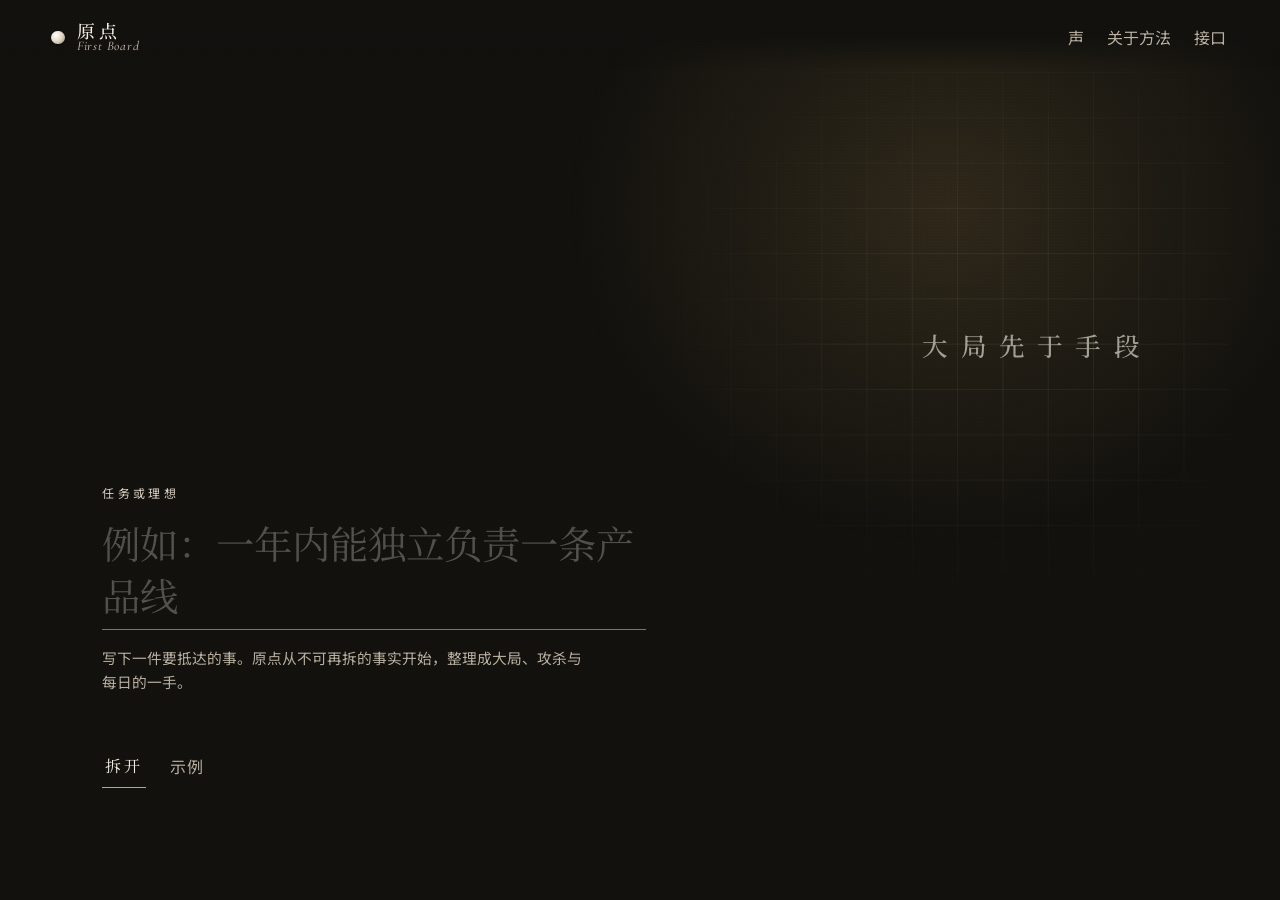
==== commit 91e60b58: "Keep decomposition on the local engine and tighten the board. The settings drawer only stores a base" ====
--- a/index.html
+++ b/index.html
@@ -82,7 +82,7 @@
       <form class="goal-edit" id="edit-form">
         <label for="edit-goal">任务或理想</label>
         <div class="goal-edit-row">
-          <input id="edit-goal" type="text" maxlength="400" autocomplete="off" />
+          <textarea id="edit-goal" rows="1" maxlength="400" autocomplete="off"></textarea>
           <button type="submit" class="split-btn">重新拆解</button>
         </div>
         <p class="essence" id="essence"></p>
@@ -148,7 +148,7 @@
       <p>原点把一件目标拆回可以站稳的事实。</p>
       <p>先写下完成时，外界能指认的状态。再把习惯、身份和别人的时间表从计划里拿开。剩下四类积木：技能、资产、约束、反馈环。</p>
       <p>围棋里，大局观看整盘的方向与厚薄，对应这里的长期，大约三个月到三年的棋形。攻杀意识看已经接触的局部，对应七到九十天里分得出胜负的手。每日行动是落子，每手十五到九十分钟，可以勾选，可以累积。</p>
-      <p>推演默认在这台浏览器里完成，可以离线。右上角「接口」可以填写 OpenAI 兼容的地址、密钥和模型。密钥只写在 localStorage。云端没有返回可用结果时，仍用本机引擎。</p>
+      <p>这一版的推演在这台浏览器里完成，可以离线。右上角「接口」只是预留：可以记下地址、密钥和模型，拆解不会读取，也不会发出请求。</p>
       <p>勾选和近期目标也只留在本机。</p>
     </div>
   </div>
@@ -156,9 +156,9 @@
   <div class="drawer" id="settings-drawer" hidden role="dialog" aria-modal="true" aria-labelledby="settings-title">
     <div class="drawer-panel">
       <button type="button" class="drawer-close" data-close>关闭</button>
-      <p class="kicker">可选</p>
+      <p class="kicker">预留</p>
       <h2 id="settings-title">接口</h2>
-      <p>留空则始终使用本机引擎。密钥只存在这台浏览器，不会写入仓库。</p>
+      <p>这一版拆解始终使用本机引擎。这里的地址、密钥和模型只写在这台浏览器里，供以后接通时使用，现在不会被读取，也不会发出请求。</p>
       <label class="field">
         <span>Base URL</span>
         <input id="llm-base" type="url" inputmode="url" placeholder="https://api.openai.com/v1" autocomplete="off" spellcheck="false" />
@@ -171,7 +171,7 @@
         <span>Model</span>
         <input id="llm-model" type="text" placeholder="gpt-4o-mini" autocomplete="off" spellcheck="false" />
       </label>
-      <p class="fine">浏览器会直接请求这个地址，接口需要允许网页跨域。失败时自动回到本机引擎。</p>
+      <p class="fine">保存不会联网。密钥不会进入仓库。</p>
       <p class="form-error" id="settings-msg" role="status"></p>
       <div class="drawer-actions">
         <button type="button" class="split-btn" id="settings-save">保存</button>
--- a/styles.css
+++ b/styles.css
@@ -219,6 +219,7 @@
   font-family: var(--serif);
   letter-spacing: 0.22em;
   color: var(--ivory);
+  white-space: nowrap;
   box-shadow: inset 0 -1px 0 var(--gold);
 }
 
@@ -228,6 +229,20 @@
 body[data-mode="home"] .home { display: flex; }
 body[data-mode="ritual"] .ritual { display: flex; }
 body[data-mode="board"] .board { display: block; }
+
+@media (min-width: 1041px) {
+  body[data-mode="board"] {
+    height: 100vh;
+    overflow: hidden;
+  }
+  body[data-mode="board"] .board {
+    display: flex;
+    flex-direction: column;
+    height: calc(100vh - 4.25rem);
+    min-height: 0;
+    overflow: hidden;
+  }
+}
 
 .home {
   position: relative;
@@ -271,7 +286,11 @@
 }
 
 .composer textarea::placeholder { color: rgba(244, 239, 228, 0.28); }
-.composer textarea[aria-invalid="true"] { border-bottom-color: #d7c4a1; }
+.composer textarea:focus {
+  outline: none;
+  border-bottom-color: var(--gold);
+}
+.composer textarea[aria-invalid="true"] { border-bottom-color: #e6d3a8; }
 
 .hint, .fine, .territory-lead, .goal-meta, .daily-head p {
   color: var(--muted);
@@ -290,8 +309,8 @@
 .composer-actions, .drawer-actions, .daily-tools {
   display: flex;
   align-items: center;
-  gap: 1.25rem;
-  margin-top: 0.85rem;
+  gap: 1.35rem;
+  margin-top: 1.35rem;
 }
 
 .recent-panel {
@@ -408,7 +427,8 @@
   inset: 0;
   margin: 0;
   opacity: 0;
-  transition: opacity 0.28s ease;
+  pointer-events: none;
+  transition: opacity 0.18s ease;
 }
 
 .ritual-sub {
@@ -550,32 +570,36 @@
   bottom: calc(8vh - 0.7rem);
 }
 
-.goal-edit { padding: 0.25rem var(--pad) 0.5rem; }
+.goal-edit { padding: 0.1rem var(--pad) 0.35rem; }
 
 .goal-edit-row {
   display: flex;
-  align-items: baseline;
+  align-items: flex-end;
   gap: 1.5rem;
   border-bottom: 1px solid var(--faint);
 }
 
-.goal-edit-row input {
-  flex: 1;
+.goal-edit-row textarea {
+  flex: 1 1 auto;
+  width: 100%;
   min-width: 0;
+  resize: none;
+  overflow: hidden;
   background: transparent;
   border: none;
   border-radius: 0;
   padding: 0.2rem 0 0.45rem;
   font-family: var(--serif);
   font-size: clamp(1.2rem, 2vw, 1.65rem);
+  line-height: 1.35;
 }
 
 .essence {
   max-width: 46rem;
-  margin: 0.85rem 0 0;
-  font-family: var(--serif);
-  font-size: 1.05rem;
-  line-height: 1.6;
+  margin: 0.45rem 0 0;
+  font-family: var(--serif);
+  font-size: 1rem;
+  line-height: 1.55;
 }
 
 .goal-meta {
@@ -597,18 +621,25 @@
 
 .stage-grid {
   display: grid;
-  grid-template-columns: minmax(15.5rem, 0.92fr) minmax(20rem, 1.4fr) minmax(15.5rem, 0.92fr);
-  grid-template-rows: minmax(26rem, 1fr) auto;
-  min-height: calc(100vh - 11rem);
-}
-
-.territory-long { grid-column: 1; grid-row: 1; padding: 5vh 1.6rem 1.5rem var(--pad); }
+  grid-template-columns: minmax(16rem, 0.9fr) minmax(22rem, 1.45fr) minmax(16rem, 0.9fr);
+  grid-template-rows: minmax(18rem, 1fr) auto;
+  min-height: calc(100vh - 12.5rem);
+}
+
+@media (min-width: 1041px) {
+  .stage-grid {
+    flex: 1;
+    min-height: 0;
+  }
+}
+
+.territory-long { grid-column: 1; grid-row: 1; padding: 1.15rem 1.75rem 0.8rem var(--pad); }
 .territory-short {
   grid-column: 3;
   grid-row: 1;
   display: flex;
   flex-direction: column;
-  padding: 1.5rem var(--pad) 2rem 1.6rem;
+  padding: 1.15rem var(--pad) 0.8rem 1.75rem;
 }
 .map-stage { grid-column: 2; grid-row: 1; }
 .daily { grid-column: 1 / -1; grid-row: 2; }
@@ -618,7 +649,7 @@
   overflow: auto;
 }
 
-.territory-short .inner { margin-top: auto; }
+.territory-short .inner { padding-top: 1.35rem; }
 
 .territory h2,
 .daily h2 {
@@ -628,7 +659,7 @@
   font-size: 0.98rem;
 }
 
-.territory-lead { margin: 0 0 1.4rem; max-width: 22rem; }
+.territory-lead { margin: 0 0 0.7rem; max-width: 24rem; font-size: 0.86rem; line-height: 1.5; }
 
 .milestones {
   list-style: none;
@@ -636,7 +667,7 @@
   padding: 0;
 }
 
-.milestones > li + li { margin-top: 1.65rem; }
+.milestones > li + li { margin-top: 0.85rem; }
 
 .horizon {
   margin: 0;
@@ -663,7 +694,14 @@
   line-height: 1.4;
 }
 
-.milestones p { margin: 0.2rem 0 0; }
+.milestones > li > p:not(.horizon) {
+  margin: 0.15rem 0 0;
+  display: -webkit-box;
+  -webkit-line-clamp: 2;
+  -webkit-box-orient: vertical;
+  overflow: hidden;
+}
+.moves li + li { display: none; }
 
 .moves {
   list-style: none;
@@ -675,8 +713,8 @@
   position: relative;
   padding-left: 0.85rem;
   color: var(--muted);
-  font-size: 0.86rem;
-  line-height: 1.55;
+  font-size: 0.82rem;
+  line-height: 1.4;
 }
 
 .moves li::before {
@@ -736,9 +774,9 @@
 }
 
 .node-label {
-  font-size: 0.92rem;
-  letter-spacing: 0.04em;
-  line-height: 1.3;
+  font-size: 0.98rem;
+  letter-spacing: 0.03em;
+  line-height: 1.35;
 }
 
 .node[data-tone="root"] .node-label {
@@ -783,17 +821,16 @@
 .map-note {
   position: absolute;
   z-index: 2;
-  left: 1.1rem;
-  right: 7.5rem;
-  bottom: 0.85rem;
-  margin: 0;
-  max-height: 7.2rem;
-  overflow: auto;
+  top: 2.15rem;
+  left: 1.15rem;
+  right: 1.15rem;
+  margin: 0;
+  max-height: 4.4rem;
+  overflow: hidden;
   color: var(--muted);
   font-size: 0.86rem;
-  line-height: 1.55;
-  user-select: text;
-  cursor: auto;
+  line-height: 1.5;
+  pointer-events: none;
 }
 
 .map-note strong {
@@ -804,7 +841,13 @@
   font-weight: 500;
 }
 
-.map-note span { white-space: pre-line; }
+.map-note span {
+  display: -webkit-box;
+  -webkit-line-clamp: 2;
+  -webkit-box-orient: vertical;
+  overflow: hidden;
+  white-space: pre-line;
+}
 
 .map-tools {
   position: absolute;
@@ -819,7 +862,8 @@
 
 .daily {
   border-top: 1px solid var(--faint);
-  padding: 1.35rem var(--pad) 2.75rem;
+  padding: 1rem var(--pad) 1.35rem;
+  background: rgba(244, 239, 228, 0.025);
 }
 
 .daily-head {
@@ -866,14 +910,15 @@
 
 .daily-list input {
   appearance: none;
-  width: 1.05rem;
-  height: 1.05rem;
-  margin-top: 0.2rem;
+  width: 1.2rem;
+  height: 1.2rem;
+  margin-top: 0.15rem;
   border-radius: 50%;
   border: 1px solid var(--ivory);
   background: transparent;
   display: grid;
   place-items: center;
+  cursor: pointer;
 }
 
 .daily-list input:checked {
@@ -959,7 +1004,7 @@
   .territory-long, .territory-short { order: 2; padding: 2rem var(--pad) 0.5rem; }
   .territory-short { order: 3; }
   .territory-short { display: block; }
-  .territory-short .inner { margin-top: 0; }
+  .territory-short .inner { padding-top: 0; }
   .daily { order: 4; }
   .daily-list { grid-template-columns: 1fr; }
   .daily-list li + li {
@@ -985,7 +1030,8 @@
 }
 
 @media (max-width: 640px) {
-  .goal-edit-row { flex-direction: column; align-items: flex-start; gap: 0.15rem; }
+  .goal-edit-row { flex-direction: column; align-items: stretch; gap: 0.15rem; }
+  .goal-edit-row .split-btn { align-self: flex-start; }
   .brand-name em { display: none; }
   .bar-actions { gap: 0.75rem; }
   .daily-head { flex-direction: column; align-items: flex-start; }
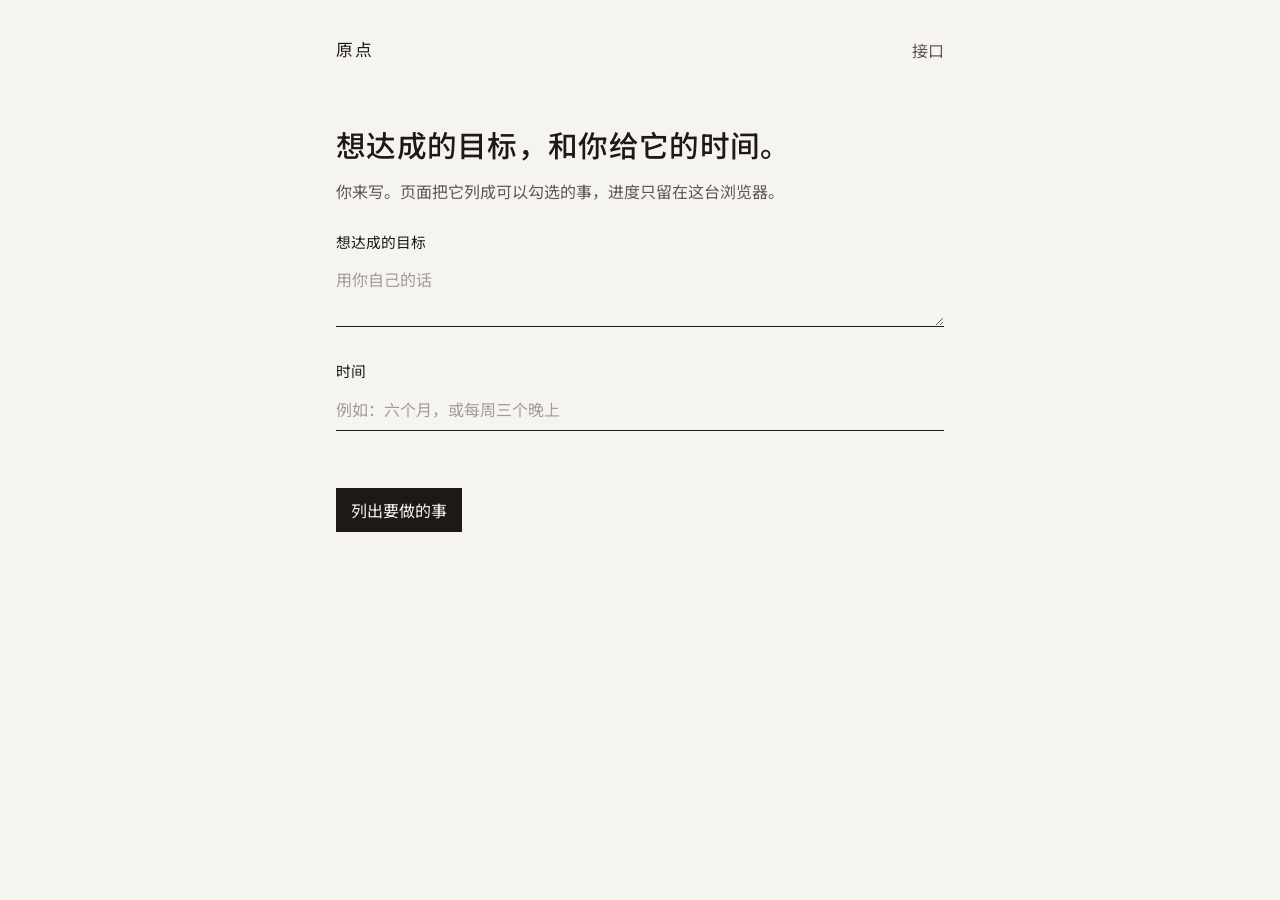
==== commit 919ba431: "Simplify 原点 to a goal, a time, and a checklist. Drop the board, mind map, ritual, and sound. The pag" ====
--- a/index.html
+++ b/index.html
@@ -3,154 +3,59 @@
 <head>
   <meta charset="UTF-8" />
   <meta name="viewport" content="width=device-width, initial-scale=1" />
-  <meta name="description" content="写下任务或理想。原点用第一性原理把它拆成思维导图、长期大局、短期攻杀与每日行动。" />
-  <meta name="theme-color" content="#12110e" />
+  <meta name="description" content="写下想达成的目标，和你给它的时间。原点列出要做的事，进度只留在这台浏览器。" />
+  <meta name="theme-color" content="#f6f4f1" />
   <link rel="canonical" href="https://yuqizhou418-ui.github.io/zhou-yuqi-roadmap/" />
   <title>原点</title>
   <link rel="preconnect" href="https://fonts.googleapis.com" />
   <link rel="preconnect" href="https://fonts.gstatic.com" crossorigin />
-  <link href="https://fonts.googleapis.com/css2?family=Cormorant+Garamond:ital,wght@0,500;1,500&family=Noto+Sans+SC:wght@400;500;600&family=Noto+Serif+SC:wght@500;600&display=swap" rel="stylesheet" />
+  <link href="https://fonts.googleapis.com/css2?family=Noto+Sans+SC:wght@400;500&display=swap" rel="stylesheet" />
   <link rel="icon" href="favicon.svg" type="image/svg+xml" />
   <link rel="stylesheet" href="styles.css" />
 </head>
-<body data-mode="home">
+<body>
   <a class="skip-link" href="#goal">跳到输入</a>
   <noscript>
-    <p class="noscript-note">原点需要 JavaScript 才能拆解目标。拆解结果、勾选和可选密钥都只留在这台浏览器里。</p>
+    <p class="noscript-note">列出清单需要 JavaScript。勾选和记录只留在这台浏览器里。</p>
   </noscript>
 
-  <div class="grain" aria-hidden="true"></div>
-  <div class="wash" aria-hidden="true"></div>
-  <div class="grid-ghost" aria-hidden="true"></div>
-  <p class="gallery-caption" aria-hidden="true">大局先于手段</p>
+  <div class="wrap">
+    <header class="bar">
+      <a class="brand" href="./" id="brand">原点</a>
+      <button type="button" id="settings-open">接口</button>
+    </header>
 
-  <header class="bar">
-    <a class="brand" href="./" id="brand">
-      <span class="brand-stone" aria-hidden="true"></span>
-      <span class="brand-name">
-        <strong>原点</strong>
-        <em>First Board</em>
-      </span>
-    </a>
-    <div class="bar-actions">
-      <button type="button" id="sound" aria-pressed="false" aria-label="打开环境声">声</button>
-      <button type="button" id="about-open">关于方法</button>
-      <button type="button" id="settings-open">接口</button>
-    </div>
-  </header>
+    <main id="main">
+      <h1>想达成的目标，和你给它的时间。</h1>
+      <p class="lead">你来写。页面把它列成可以勾选的事，进度只留在这台浏览器。</p>
 
-  <main id="main">
-    <section class="home" id="home">
-      <form class="composer" id="composer">
-        <label for="goal">任务或理想</label>
-        <textarea id="goal" name="goal" rows="1" maxlength="400" placeholder="例如：一年内能独立负责一条产品线" aria-describedby="goal-hint"></textarea>
-        <p class="hint" id="goal-hint">写下一件要抵达的事。原点从不可再拆的事实开始，整理成大局、攻杀与每日的一手。</p>
+      <form id="composer">
+        <label for="goal">想达成的目标</label>
+        <textarea id="goal" name="goal" rows="2" maxlength="400" placeholder="用你自己的话" required></textarea>
+
+        <label for="time">时间</label>
+        <input id="time" name="time" type="text" maxlength="80" placeholder="例如：六个月，或每周三个晚上" autocomplete="off" required />
+
         <p class="form-error" id="form-error" role="status"></p>
-        <div class="composer-actions">
-          <button type="submit" class="split-btn">拆开</button>
-          <button type="button" class="text-btn" id="sample">示例</button>
-        </div>
-      </form>
-      <aside class="recent-panel" id="recent-panel" hidden>
-        <p class="recent-kicker">近期</p>
-        <ul id="recent-list"></ul>
-      </aside>
-    </section>
-
-    <section class="ritual" id="ritual" data-stage="essence" aria-labelledby="ritual-phrase">
-      <div class="ink" aria-hidden="true"></div>
-      <p class="ritual-stage" id="ritual-stage" aria-live="polite">澄清本质</p>
-      <h2 class="ritual-phrase" id="ritual-phrase"></h2>
-      <div class="ritual-mid">
-        <p class="ritual-sub" id="ritual-sub"></p>
-        <ul class="ritual-assumptions" id="ritual-assumptions" aria-hidden="true"></ul>
-        <ul class="bloom" id="bloom" aria-hidden="true"></ul>
-      </div>
-      <div class="ticks" aria-hidden="true"><i></i><i></i><i></i><i></i><i></i></div>
-      <ol class="stage-dots" aria-hidden="true">
-        <li data-s="essence"></li>
-        <li data-s="strip"></li>
-        <li data-s="atoms"></li>
-        <li data-s="split"></li>
-        <li data-s="daily"></li>
-      </ol>
-      <button type="button" class="text-btn skip" id="skip">跳过</button>
-    </section>
-
-    <section class="board" id="board" aria-labelledby="board-label">
-      <h2 class="sr" id="board-label" tabindex="-1">拆解结果</h2>
-      <form class="goal-edit" id="edit-form">
-        <label for="edit-goal">任务或理想</label>
-        <div class="goal-edit-row">
-          <textarea id="edit-goal" rows="1" maxlength="400" autocomplete="off"></textarea>
-          <button type="submit" class="split-btn">重新拆解</button>
-        </div>
-        <p class="essence" id="essence"></p>
-        <div class="goal-meta">
-          <p id="status" role="status"></p>
-          <details>
-            <summary>剥去的假设</summary>
-            <ul id="assumptions"></ul>
-          </details>
-        </div>
+        <button type="submit" id="submit">列出要做的事</button>
       </form>
 
-      <div class="stage-grid">
-        <aside class="territory territory-long">
-          <div class="inner">
-            <h2 class="kicker" id="long-title">长期 · 大局观</h2>
-            <p class="territory-lead" id="board-note"></p>
-            <ol class="milestones" id="long-list"></ol>
-          </div>
-        </aside>
+      <section id="result" class="result" hidden aria-labelledby="result-title">
+        <div class="result-head">
+          <h2 id="result-title">要做的事</h2>
+          <p id="progress">已完成 0 / 0</p>
+        </div>
+        <p id="time-line" class="time-line"></p>
+        <p id="note" class="note"></p>
+        <ul id="list" class="list"></ul>
+        <button type="button" class="quiet" id="clear-checks">清除勾选</button>
+      </section>
 
-        <div class="map-stage">
-          <p class="map-kicker">思维导图</p>
-          <div class="map-viewport" id="map-viewport" tabindex="0" aria-label="思维导图。点开棋子展开下一层，拖动或方向键可以移步。"></div>
-          <p class="map-note" id="map-note" aria-live="polite"></p>
-          <div class="map-tools">
-            <button type="button" id="zoom-in" aria-label="放大">＋</button>
-            <button type="button" id="zoom-out" aria-label="缩小">－</button>
-            <button type="button" id="zoom-reset">回中</button>
-          </div>
-        </div>
-
-        <aside class="territory territory-short">
-          <div class="inner">
-            <h2 class="kicker" id="short-title">短期 · 攻杀</h2>
-            <p class="territory-lead" id="attack-note"></p>
-            <ol class="milestones" id="short-list"></ol>
-          </div>
-        </aside>
-
-        <section class="daily" aria-labelledby="daily-title">
-          <div class="daily-head">
-            <div>
-              <h2 id="daily-title">每日具体行动</h2>
-              <p id="daily-msg">每手 15–90 分钟。勾选只留在这台浏览器。</p>
-            </div>
-            <div class="daily-tools">
-              <span id="daily-count">0 / 5</span>
-              <button type="button" class="text-btn" id="clear-checks">清除勾选</button>
-            </div>
-          </div>
-          <ul class="daily-list" id="daily-list"></ul>
-        </section>
-      </div>
-    </section>
-  </main>
-
-  <div class="drawer" id="about-drawer" hidden role="dialog" aria-modal="true" aria-labelledby="about-title">
-    <div class="drawer-panel">
-      <button type="button" class="drawer-close" data-close>关闭</button>
-      <p class="kicker">方法</p>
-      <h2 id="about-title">关于方法</h2>
-      <p>原点把一件目标拆回可以站稳的事实。</p>
-      <p>先写下完成时，外界能指认的状态。再把习惯、身份和别人的时间表从计划里拿开。剩下四类积木：技能、资产、约束、反馈环。</p>
-      <p>围棋里，大局观看整盘的方向与厚薄，对应这里的长期，大约三个月到三年的棋形。攻杀意识看已经接触的局部，对应七到九十天里分得出胜负的手。每日行动是落子，每手十五到九十分钟，可以勾选，可以累积。</p>
-      <p>这一版的推演在这台浏览器里完成，可以离线。右上角「接口」只是预留：可以记下地址、密钥和模型，拆解不会读取，也不会发出请求。</p>
-      <p>勾选和近期目标也只留在本机。</p>
-    </div>
+      <section id="recent-panel" class="recent" hidden>
+        <h2>最近</h2>
+        <ul id="recent-list"></ul>
+      </section>
+    </main>
   </div>
 
   <div class="drawer" id="settings-drawer" hidden role="dialog" aria-modal="true" aria-labelledby="settings-title">
@@ -158,7 +63,7 @@
       <button type="button" class="drawer-close" data-close>关闭</button>
       <p class="kicker">预留</p>
       <h2 id="settings-title">接口</h2>
-      <p>这一版拆解始终使用本机引擎。这里的地址、密钥和模型只写在这台浏览器里，供以后接通时使用，现在不会被读取，也不会发出请求。</p>
+      <p>这一版不会读取这里的内容，也不会发出请求。地址、密钥和模型只写在这台浏览器里，供以后使用。</p>
       <label class="field">
         <span>Base URL</span>
         <input id="llm-base" type="url" inputmode="url" placeholder="https://api.openai.com/v1" autocomplete="off" spellcheck="false" />
@@ -169,13 +74,12 @@
       </label>
       <label class="field">
         <span>Model</span>
-        <input id="llm-model" type="text" placeholder="gpt-4o-mini" autocomplete="off" spellcheck="false" />
+        <input id="llm-model" type="text" placeholder="模型名" autocomplete="off" spellcheck="false" />
       </label>
-      <p class="fine">保存不会联网。密钥不会进入仓库。</p>
-      <p class="form-error" id="settings-msg" role="status"></p>
+      <p class="fine" id="settings-msg" role="status"></p>
       <div class="drawer-actions">
-        <button type="button" class="split-btn" id="settings-save">保存</button>
-        <button type="button" class="text-btn" id="settings-clear">清除</button>
+        <button type="button" id="settings-save">保存</button>
+        <button type="button" class="quiet" id="settings-clear">清除</button>
       </div>
     </div>
   </div>
--- a/styles.css
+++ b/styles.css
@@ -1,45 +1,29 @@
-/* 原点 — a quiet board, not a dashboard. */
+/* 原点 — 一页：目标、时间、清单。 */
 :root {
-  --bg: #12110e;
-  --bg-raise: #181612;
-  --ivory: #f4efe4;
-  --ivory-dim: #d9d0c2;
-  --muted: #b7ae9f;
-  --faint: rgba(244, 239, 228, 0.16);
-  --gold: #c6a15a;
-  --seal: #a33b32;
-  --serif: "Noto Serif SC", "Songti SC", "STSong", serif;
-  --sans: "Noto Sans SC", "PingFang SC", "Hiragino Sans GB", "Noto Sans", sans-serif;
-  --latin: "Cormorant Garamond", "Palatino Linotype", Palatino, serif;
-  --pad: clamp(1.15rem, 4vw, 4.25rem);
-  --ease: cubic-bezier(0.22, 1, 0.36, 1);
-  color-scheme: dark;
+  --bg: #f6f4f1;
+  --ink: #1c1916;
+  --muted: #5e584f;
+  --line: #e3ddd4;
+  --paper: #fffcf8;
+  color-scheme: light;
 }
 
 *, *::before, *::after { box-sizing: border-box; }
 
-html { scroll-behavior: smooth; }
-
 body {
   margin: 0;
-  min-height: 100vh;
   background: var(--bg);
-  color: var(--ivory);
-  font-family: var(--sans);
+  color: var(--ink);
+  font-family: "Noto Sans SC", "PingFang SC", "Hiragino Sans GB", sans-serif;
   font-size: 1rem;
   line-height: 1.65;
   line-break: strict;
-  -webkit-font-smoothing: antialiased;
-}
-
-body.drawer-open { overflow: hidden; }
+}
 
 [hidden] { display: none !important; }
 
-::selection { background: rgba(198, 161, 90, 0.35); color: #fff; }
-
 :focus-visible {
-  outline: 2px solid var(--ivory);
+  outline: 2px solid var(--ink);
   outline-offset: 3px;
 }
 
@@ -47,1013 +31,257 @@
   position: absolute;
   left: 0.75rem;
   top: 0.75rem;
-  transform: translateY(-140%);
-  background: var(--ivory);
+  transform: translateY(-150%);
+  background: var(--ink);
   color: var(--bg);
-  padding: 0.4rem 0.75rem;
-  z-index: 80;
+  padding: 0.35rem 0.7rem;
   text-decoration: none;
 }
 .skip-link:focus { transform: none; }
 
-.sr {
-  position: absolute;
-  width: 1px;
-  height: 1px;
-  padding: 0;
-  margin: -1px;
-  overflow: hidden;
-  clip: rect(0, 0, 0, 0);
-  white-space: nowrap;
-  border: 0;
-}
-
 .noscript-note {
   margin: 0;
-  padding: 0.75rem 1rem;
+  padding: 0.7rem 1rem;
   text-align: center;
-  color: var(--gold);
-  background: #1c1914;
-}
-
-.grain,
-.wash,
-.grid-ghost {
-  position: fixed;
-  pointer-events: none;
-}
-
-.grain {
-  inset: 0;
-  z-index: 40;
-  opacity: 0.18;
-  background-image: radial-gradient(rgba(255, 255, 255, 0.55) 0.6px, transparent 0.6px);
-  background-size: 3px 3px;
-  mix-blend-mode: overlay;
-}
-
-.wash {
-  z-index: 0;
-  width: 68vw;
-  height: 78vh;
-  right: -8vw;
-  top: -12vh;
-  background: radial-gradient(ellipse at 50% 45%, rgba(198, 161, 90, 0.16), transparent 62%);
-}
-
-.grid-ghost {
-  z-index: 0;
-  width: min(46vw, 38rem);
-  height: min(46vw, 38rem);
-  right: 4vw;
-  top: 8vh;
-  background-image:
-    linear-gradient(rgba(244, 239, 228, 0.09) 1px, transparent 1px),
-    linear-gradient(90deg, rgba(244, 239, 228, 0.09) 1px, transparent 1px);
-  background-size: 7.692% 7.692%;
-  -webkit-mask-image: radial-gradient(ellipse at 62% 42%, #000 15%, transparent 68%);
-  mask-image: radial-gradient(ellipse at 62% 42%, #000 15%, transparent 68%);
-  opacity: 0.7;
-}
-
-.gallery-caption {
-  position: fixed;
-  z-index: 1;
-  right: 10vw;
-  top: 36vh;
-  margin: 0;
-  font-family: var(--serif);
-  font-weight: 500;
-  font-size: clamp(1.35rem, 2vw, 2rem);
-  letter-spacing: 0.48em;
-  color: rgba(244, 239, 228, 0.62);
-  pointer-events: none;
-}
-
-body[data-mode="board"] .gallery-caption,
-body[data-mode="ritual"] .gallery-caption,
-body[data-mode="board"] .grid-ghost,
-body[data-mode="ritual"] .grid-ghost {
-  opacity: 0;
-}
-
-button, input, textarea { font: inherit; color: inherit; }
-
-button { cursor: pointer; }
+  background: #efeae3;
+}
+
+.wrap {
+  width: min(38rem, calc(100% - 2.5rem));
+  margin: 0 auto;
+  padding: 1.75rem 0 4.5rem;
+}
 
 .bar {
-  position: sticky;
-  top: 0;
-  z-index: 20;
   display: flex;
   align-items: center;
   justify-content: space-between;
-  gap: 1rem;
-  min-height: 4.25rem;
-  padding: 0.85rem var(--pad) 0.4rem;
-  background: linear-gradient(to bottom, rgba(18, 17, 14, 0.94) 55%, rgba(18, 17, 14, 0));
+  margin-bottom: 3.25rem;
 }
 
 .brand {
-  display: inline-flex;
-  align-items: center;
-  gap: 0.75rem;
   color: inherit;
   text-decoration: none;
-}
-
-.brand-stone,
-.stone-dot {
-  display: inline-block;
-  width: 0.85rem;
-  height: 0.85rem;
-  border-radius: 50%;
-  flex: none;
-  background: radial-gradient(circle at 35% 32%, #fff, #e4d9c8 46%, #b7aa96 78%);
-  box-shadow: 0 1px 2px rgba(0, 0, 0, 0.45);
-}
-
-.brand-name { display: flex; flex-direction: column; line-height: 1.05; }
-.brand-name strong {
-  font-family: var(--serif);
+  font-size: 1.05rem;
+  letter-spacing: 0.14em;
+}
+
+.bar button,
+.quiet,
+.drawer-close,
+.drawer-actions button,
+#submit {
+  font: inherit;
+  cursor: pointer;
+}
+
+.bar button,
+.quiet,
+.drawer-close {
+  background: none;
+  border: none;
+  color: var(--muted);
+  padding: 0.4rem 0;
+  min-height: 44px;
+}
+
+.bar button:hover,
+.quiet:hover,
+.drawer-close:hover { color: var(--ink); }
+
+h1 {
+  margin: 0;
+  font-size: clamp(1.45rem, 3vw, 1.85rem);
   font-weight: 500;
-  letter-spacing: 0.22em;
-  font-size: 1.12rem;
-}
-.brand-name em {
-  font-family: var(--latin);
-  font-style: italic;
-  font-weight: 500;
-  font-size: 0.82rem;
-  letter-spacing: 0.06em;
-  color: var(--muted);
-}
-
-.bar-actions { display: flex; align-items: center; gap: 0.35rem 1.15rem; }
-
-.bar-actions button,
-.text-btn,
-.split-btn,
-.drawer-close,
-.map-tools button {
+  line-height: 1.4;
+  letter-spacing: 0.01em;
+}
+
+.lead {
+  margin: 0.8rem 0 0;
+  color: var(--muted);
+  max-width: 32rem;
+}
+
+label {
+  display: block;
+  margin: 1.6rem 0 0.35rem;
+  font-size: 0.92rem;
+}
+
+textarea,
+input[type="text"],
+input[type="url"],
+input[type="password"] {
+  width: 100%;
+  font: inherit;
+  color: inherit;
   background: transparent;
   border: none;
-  color: var(--muted);
-  padding: 0.35rem 0.15rem;
-  min-height: 44px;
-}
-
-.bar-actions button:hover,
-.text-btn:hover,
-.split-btn:hover,
-.drawer-close:hover,
-.map-tools button:hover,
-.recent-go:hover { color: var(--ivory); }
-
-.bar-actions button[aria-pressed="true"] {
-  color: var(--ivory);
-  box-shadow: inset 0 -1px 0 var(--gold);
-}
-
-.split-btn {
-  font-family: var(--serif);
-  letter-spacing: 0.22em;
-  color: var(--ivory);
-  white-space: nowrap;
-  box-shadow: inset 0 -1px 0 var(--gold);
-}
-
-.text-btn { letter-spacing: 0.08em; }
-
-.home, .ritual, .board { display: none; }
-body[data-mode="home"] .home { display: flex; }
-body[data-mode="ritual"] .ritual { display: flex; }
-body[data-mode="board"] .board { display: block; }
-
-@media (min-width: 1041px) {
-  body[data-mode="board"] {
-    height: 100vh;
-    overflow: hidden;
-  }
-  body[data-mode="board"] .board {
-    display: flex;
-    flex-direction: column;
-    height: calc(100vh - 4.25rem);
-    min-height: 0;
-    overflow: hidden;
-  }
-}
-
-.home {
-  position: relative;
-  z-index: 1;
-  min-height: calc(100vh - 4.5rem);
-  width: min(34rem, calc(100vw - 10vw));
-  margin-left: 8vw;
-  padding-bottom: 12vh;
-  flex-direction: column;
-  justify-content: flex-end;
-}
-
-.composer label,
-.goal-edit label,
-.field span,
-.kicker,
-.recent-kicker,
-.map-kicker,
-.ritual-stage {
-  display: block;
-  margin: 0 0 0.75rem;
-  font-size: 0.75rem;
-  letter-spacing: 0.28em;
-  color: var(--ivory-dim);
-}
-
-.composer textarea {
-  display: block;
-  width: 100%;
-  resize: none;
-  overflow: hidden;
-  background: transparent;
-  border: none;
-  border-bottom: 1px solid rgba(244, 239, 228, 0.45);
+  border-bottom: 1px solid var(--ink);
   border-radius: 0;
-  padding: 0.15rem 0 0.55rem;
-  font-family: var(--serif);
-  font-size: clamp(1.65rem, 3vw, 2.45rem);
-  line-height: 1.35;
-  min-height: 2.6rem;
-}
-
-.composer textarea::placeholder { color: rgba(244, 239, 228, 0.28); }
-.composer textarea:focus {
-  outline: none;
-  border-bottom-color: var(--gold);
-}
-.composer textarea[aria-invalid="true"] { border-bottom-color: #e6d3a8; }
-
-.hint, .fine, .territory-lead, .goal-meta, .daily-head p {
-  color: var(--muted);
-  font-size: 0.92rem;
-}
-
-.hint { max-width: 30rem; margin: 1rem 0 0; }
+  padding: 0.45rem 0;
+}
+
+textarea {
+  resize: vertical;
+  min-height: 4.2rem;
+  line-height: 1.55;
+}
+
+textarea::placeholder,
+input::placeholder { color: #a39c93; }
 
 .form-error {
   min-height: 1.4rem;
-  margin: 0.35rem 0 0;
-  color: #e6d3a8;
-  font-size: 0.88rem;
-}
-
-.composer-actions, .drawer-actions, .daily-tools {
-  display: flex;
-  align-items: center;
-  gap: 1.35rem;
-  margin-top: 1.35rem;
-}
-
-.recent-panel {
-  position: fixed;
-  z-index: 2;
-  right: 6vw;
-  bottom: 10vh;
-  width: min(18rem, 26vw);
-}
-
-.recent-kicker { letter-spacing: 0.32em; }
-
-.recent-panel ul {
-  list-style: none;
-  margin: 0;
-  padding: 0;
-}
-
-.recent-panel li {
-  display: flex;
-  align-items: baseline;
-  gap: 0.6rem;
-  border-top: 1px solid var(--faint);
-}
-
-.recent-go, .recent-x {
-  background: none;
-  border: none;
-  color: var(--muted);
+  margin: 0.7rem 0 0;
+  color: #7a3b32;
+  font-size: 0.92rem;
+}
+
+#submit,
+#settings-save {
+  margin-top: 1.5rem;
+  background: var(--ink);
+  color: var(--bg);
+  border: none;
+  padding: 0.55rem 0.95rem;
   min-height: 44px;
-  text-align: left;
-}
-
-.recent-go {
-  flex: 1;
-  padding: 0.35rem 0;
-  line-height: 1.45;
-}
-
-.recent-x { padding: 0 0.2rem; font-size: 1.1rem; }
-
-.ritual {
-  position: relative;
-  z-index: 1;
-  min-height: calc(100vh - 4.5rem);
-  flex-direction: column;
-  align-items: center;
-  justify-content: center;
-  text-align: center;
-  padding: 2rem 1.25rem 6rem;
-  overflow: hidden;
-}
-
-.ink {
-  position: absolute;
-  left: 50%;
-  top: 46%;
-  width: min(78vw, 40rem);
-  height: min(78vw, 40rem);
-  border-radius: 50%;
-  background: radial-gradient(circle, rgba(244, 239, 228, 0.1), rgba(198, 161, 90, 0.05) 42%, transparent 68%);
-  transform: translate(-50%, -50%) scale(0.35);
-  opacity: 0;
-  transition: transform 1.15s var(--ease), opacity 0.8s ease;
-}
-
-.ritual[data-stage="atoms"] .ink,
-.ritual[data-stage="split"] .ink,
-.ritual[data-stage="daily"] .ink {
-  transform: translate(-50%, -50%) scale(1);
-  opacity: 1;
-}
-
-.ritual-stage,
-.ritual-phrase,
-.ritual-mid,
-.ticks { position: relative; z-index: 1; }
-
-.ritual-stage { letter-spacing: 0.42em; color: var(--gold); }
-
-.ritual-phrase {
-  margin: 0;
-  max-width: 12em;
-  font-family: var(--serif);
-  font-weight: 500;
-  font-size: clamp(1.85rem, 4.4vw, 3.15rem);
-  line-height: 1.3;
-  letter-spacing: 0.04em;
-  animation: rise 0.75s var(--ease) both;
-  transition: opacity 0.5s ease, transform 0.5s ease;
-}
-
-.ritual[data-stage="split"] .ritual-phrase,
-.ritual[data-stage="daily"] .ritual-phrase {
-  opacity: 0.42;
-  transform: translateY(-8px);
-}
-
-@keyframes rise {
-  from { opacity: 0; transform: translateY(12px); }
-  to { opacity: 1; transform: none; }
-}
-
-.ritual-mid {
-  width: min(46rem, 100%);
-  height: 8.75rem;
-  margin-top: 1.4rem;
-}
-
-.ritual-sub,
-.ritual-assumptions,
-.bloom {
-  position: absolute;
-  inset: 0;
-  margin: 0;
-  opacity: 0;
-  pointer-events: none;
-  transition: opacity 0.18s ease;
-}
-
-.ritual-sub {
-  color: var(--muted);
-  line-height: 1.7;
-  padding: 0 1rem;
-}
-
-.ritual[data-stage="essence"] .ritual-sub { opacity: 1; }
-
-.ritual-assumptions {
-  list-style: none;
-  padding: 0 1rem;
-  display: flex;
-  flex-wrap: wrap;
-  align-content: center;
-  justify-content: center;
-  gap: 0.35rem 1.25rem;
-}
-
-.ritual[data-stage="strip"] .ritual-assumptions { opacity: 1; }
-
-.ritual-assumptions li {
-  position: relative;
-  color: var(--muted);
-}
-
-.ritual[data-stage="strip"] .ritual-assumptions li::after {
-  content: "";
-  position: absolute;
-  left: 0;
-  right: 0;
-  top: 55%;
-  height: 1px;
-  background: rgba(198, 161, 90, 0.9);
-  transform: scaleX(0);
-  transform-origin: left center;
-  animation: strike 0.85s var(--ease) forwards;
-}
-
-.ritual[data-stage="strip"] .ritual-assumptions li:nth-child(2)::after { animation-delay: 0.12s; }
-.ritual[data-stage="strip"] .ritual-assumptions li:nth-child(3)::after { animation-delay: 0.24s; }
-
-@keyframes strike { to { transform: scaleX(1); } }
-
-.bloom {
-  list-style: none;
-  padding: 0;
-  display: flex;
-  flex-wrap: wrap;
-  align-items: center;
-  justify-content: center;
-  gap: 0.8rem 1.8rem;
-}
-
-.ritual[data-stage="atoms"] .bloom,
-.ritual[data-stage="split"] .bloom,
-.ritual[data-stage="daily"] .bloom { opacity: 1; }
-
-.bloom li {
-  display: inline-flex;
-  align-items: center;
-  gap: 0.45rem;
-  letter-spacing: 0.14em;
-  transition: transform 0.75s var(--ease);
-}
-
-.ritual[data-stage="split"] .bloom li:nth-child(-n+2),
-.ritual[data-stage="daily"] .bloom li:nth-child(-n+2) { transform: translateX(-6vw); }
-
-.ritual[data-stage="split"] .bloom li:nth-child(n+3),
-.ritual[data-stage="daily"] .bloom li:nth-child(n+3) { transform: translateX(6vw); }
-
-.ticks {
-  display: flex;
-  gap: 0.65rem;
-  justify-content: center;
-  min-height: 1rem;
-  opacity: 0;
-  transition: opacity 0.4s ease;
-}
-
-.ritual[data-stage="daily"] .ticks { opacity: 1; }
-
-.ticks i {
-  width: 0.42rem;
-  height: 0.42rem;
-  border-radius: 50%;
-  background: var(--ivory);
-  opacity: 0;
-}
-
-.ritual[data-stage="daily"] .ticks i { animation: tick 0.45s var(--ease) forwards; }
-.ritual[data-stage="daily"] .ticks i:nth-child(2) { animation-delay: 0.08s; }
-.ritual[data-stage="daily"] .ticks i:nth-child(3) { animation-delay: 0.16s; }
-.ritual[data-stage="daily"] .ticks i:nth-child(4) { animation-delay: 0.24s; }
-.ritual[data-stage="daily"] .ticks i:nth-child(5) { animation-delay: 0.32s; }
-
-@keyframes tick {
-  from { opacity: 0; transform: translateY(4px); }
-  to { opacity: 0.85; transform: none; }
-}
-
-.stage-dots {
-  position: absolute;
-  z-index: 2;
-  left: var(--pad);
-  bottom: 8vh;
-  display: flex;
-  gap: 0.5rem;
-  list-style: none;
-  margin: 0;
-  padding: 0;
-}
-
-.stage-dots li {
-  width: 0.38rem;
-  height: 0.38rem;
-  border-radius: 50%;
-  background: rgba(244, 239, 228, 0.28);
-}
-
-.ritual[data-stage="essence"] .stage-dots li[data-s="essence"],
-.ritual[data-stage="strip"] .stage-dots li[data-s="essence"],
-.ritual[data-stage="strip"] .stage-dots li[data-s="strip"],
-.ritual[data-stage="atoms"] .stage-dots li[data-s="essence"],
-.ritual[data-stage="atoms"] .stage-dots li[data-s="strip"],
-.ritual[data-stage="atoms"] .stage-dots li[data-s="atoms"],
-.ritual[data-stage="split"] .stage-dots li[data-s="essence"],
-.ritual[data-stage="split"] .stage-dots li[data-s="strip"],
-.ritual[data-stage="split"] .stage-dots li[data-s="atoms"],
-.ritual[data-stage="split"] .stage-dots li[data-s="split"],
-.ritual[data-stage="daily"] .stage-dots li { background: var(--ivory); }
-
-.skip {
-  position: absolute;
-  z-index: 2;
-  right: var(--pad);
-  bottom: calc(8vh - 0.7rem);
-}
-
-.goal-edit { padding: 0.1rem var(--pad) 0.35rem; }
-
-.goal-edit-row {
-  display: flex;
-  align-items: flex-end;
-  gap: 1.5rem;
-  border-bottom: 1px solid var(--faint);
-}
-
-.goal-edit-row textarea {
-  flex: 1 1 auto;
-  width: 100%;
-  min-width: 0;
-  resize: none;
-  overflow: hidden;
-  background: transparent;
-  border: none;
-  border-radius: 0;
-  padding: 0.2rem 0 0.45rem;
-  font-family: var(--serif);
-  font-size: clamp(1.2rem, 2vw, 1.65rem);
-  line-height: 1.35;
-}
-
-.essence {
-  max-width: 46rem;
-  margin: 0.45rem 0 0;
-  font-family: var(--serif);
-  font-size: 1rem;
-  line-height: 1.55;
-}
-
-.goal-meta {
-  display: flex;
-  flex-wrap: wrap;
-  gap: 0.35rem 1.5rem;
-  align-items: baseline;
-  margin-top: 0.45rem;
-}
-
-.goal-meta p { margin: 0; }
-
-.goal-meta summary { cursor: pointer; }
-
-.goal-meta ul {
-  margin: 0.4rem 0 0;
-  padding-left: 1.1rem;
-}
-
-.stage-grid {
-  display: grid;
-  grid-template-columns: minmax(16rem, 0.9fr) minmax(22rem, 1.45fr) minmax(16rem, 0.9fr);
-  grid-template-rows: minmax(18rem, 1fr) auto;
-  min-height: calc(100vh - 12.5rem);
-}
-
-@media (min-width: 1041px) {
-  .stage-grid {
-    flex: 1;
-    min-height: 0;
-  }
-}
-
-.territory-long { grid-column: 1; grid-row: 1; padding: 1.15rem 1.75rem 0.8rem var(--pad); }
-.territory-short {
-  grid-column: 3;
-  grid-row: 1;
-  display: flex;
-  flex-direction: column;
-  padding: 1.15rem var(--pad) 0.8rem 1.75rem;
-}
-.map-stage { grid-column: 2; grid-row: 1; }
-.daily { grid-column: 1 / -1; grid-row: 2; }
-
-.territory {
-  min-height: 0;
-  overflow: auto;
-}
-
-.territory-short .inner { padding-top: 1.35rem; }
-
-.territory h2,
-.daily h2 {
-  font-family: var(--serif);
-  font-weight: 500;
-  letter-spacing: 0.14em;
-  font-size: 0.98rem;
-}
-
-.territory-lead { margin: 0 0 0.7rem; max-width: 24rem; font-size: 0.86rem; line-height: 1.5; }
-
-.milestones {
-  list-style: none;
-  margin: 0;
-  padding: 0;
-}
-
-.milestones > li + li { margin-top: 0.85rem; }
-
-.horizon {
-  margin: 0;
-  font-family: var(--latin);
-  font-style: italic;
-  font-size: 1.02rem;
-  letter-spacing: 0.04em;
-  color: var(--gold);
-}
-
-.territory-long h3 {
-  margin: 0.2rem 0;
-  font-family: var(--serif);
-  font-weight: 500;
-  font-size: 1.32rem;
-  line-height: 1.35;
-}
-
-.territory-short h3 {
-  margin: 0.15rem 0;
-  font-family: var(--sans);
-  font-weight: 500;
-  font-size: 1.02rem;
-  line-height: 1.4;
-}
-
-.milestones > li > p:not(.horizon) {
-  margin: 0.15rem 0 0;
-  display: -webkit-box;
-  -webkit-line-clamp: 2;
-  -webkit-box-orient: vertical;
-  overflow: hidden;
-}
-.moves li + li { display: none; }
-
-.moves {
-  list-style: none;
-  margin: 0.45rem 0 0;
-  padding: 0;
-}
-
-.moves li {
-  position: relative;
-  padding-left: 0.85rem;
-  color: var(--muted);
-  font-size: 0.82rem;
-  line-height: 1.4;
-}
-
-.moves li::before {
-  content: "";
-  position: absolute;
-  left: 0;
-  top: 0.62em;
-  width: 0.28rem;
-  height: 0.28rem;
-  border-radius: 50%;
-  background: currentColor;
-}
-
-.map-stage {
-  position: relative;
-  min-height: 26rem;
-  border-left: 1px solid var(--faint);
-  border-right: 1px solid var(--faint);
-}
-
-.map-viewport {
-  position: absolute;
-  inset: 0;
-  overflow: hidden;
-  touch-action: none;
-  cursor: grab;
-  user-select: none;
-}
-
-.map-viewport:active { cursor: grabbing; }
-
-.map-world { position: absolute; top: 0; left: 0; transform-origin: 0 0; }
-
-.links { overflow: visible; pointer-events: none; }
-
-.links path {
-  fill: none;
-  stroke: rgba(244, 239, 228, 0.32);
-  stroke-width: 1;
-  vector-effect: non-scaling-stroke;
-}
-
-.node {
-  position: absolute;
-  transform: translateY(-50%);
-  display: inline-flex;
-  align-items: center;
-  gap: 0.5rem;
-  max-width: 15rem;
-  padding: 0.3rem 0.35rem;
-  background: transparent;
-  border: none;
-  color: var(--ivory-dim);
-  text-align: left;
-  cursor: pointer;
-  user-select: none;
-}
-
-.node-label {
-  font-size: 0.98rem;
-  letter-spacing: 0.03em;
-  line-height: 1.35;
-}
-
-.node[data-tone="root"] .node-label {
-  font-family: var(--serif);
-  font-size: 1.02rem;
-  color: var(--ivory);
-  max-width: 7.6em;
-  white-space: normal;
-}
-
-.node[data-tone="root"] .stone-dot { width: 1.05rem; height: 1.05rem; }
-
-.node[data-tone="long"] .stone-dot {
-  background: radial-gradient(circle at 35% 32%, #f3e6c6, #c6a15a 60%, #7d6234);
-}
-
-.node[data-tone="short"] .stone-dot {
-  background: radial-gradient(circle at 35% 32%, #d46a62, #8d332d 68%, #5c211d);
-}
-
-.node[data-tone="daily"] .stone-dot {
-  background: radial-gradient(circle at 35% 32%, #3a362f, #141311 72%);
-  box-shadow: inset 0 0 0 1px rgba(244, 239, 228, 0.4);
-}
-
-.node[aria-expanded="false"] .stone-dot {
-  box-shadow: 0 0 0 1px rgba(244, 239, 228, 0.55);
-}
-
-.node:hover .node-label,
-.node.is-on .node-label { color: var(--ivory); }
-
-.map-kicker {
-  position: absolute;
-  z-index: 2;
-  top: 0.9rem;
-  left: 1.1rem;
-  margin: 0;
-  pointer-events: none;
-}
-
-.map-note {
-  position: absolute;
-  z-index: 2;
-  top: 2.15rem;
-  left: 1.15rem;
-  right: 1.15rem;
-  margin: 0;
-  max-height: 4.4rem;
-  overflow: hidden;
-  color: var(--muted);
-  font-size: 0.86rem;
-  line-height: 1.5;
-  pointer-events: none;
-}
-
-.map-note strong {
-  display: block;
-  margin-bottom: 0.2rem;
-  color: var(--ivory);
-  font-family: var(--serif);
-  font-weight: 500;
-}
-
-.map-note span {
-  display: -webkit-box;
-  -webkit-line-clamp: 2;
-  -webkit-box-orient: vertical;
-  overflow: hidden;
-  white-space: pre-line;
-}
-
-.map-tools {
-  position: absolute;
-  z-index: 2;
-  right: 0.85rem;
-  bottom: 0.55rem;
-  display: flex;
-  gap: 0.65rem;
-}
-
-.map-tools button { min-width: 2.5rem; }
-
-.daily {
-  border-top: 1px solid var(--faint);
-  padding: 1rem var(--pad) 1.35rem;
-  background: rgba(244, 239, 228, 0.025);
-}
-
-.daily-head {
+}
+
+#submit:hover,
+#settings-save:hover { background: #33302c; }
+
+.result { margin-top: 3rem; }
+
+.result-head {
   display: flex;
   justify-content: space-between;
+  align-items: baseline;
   gap: 1rem;
-  align-items: flex-end;
-  margin-bottom: 1.1rem;
-}
-
-.daily-head h2 { margin: 0 0 0.2rem; letter-spacing: 0.16em; }
-.daily-head p { margin: 0; }
-.daily-count, #daily-count {
-  font-family: var(--latin);
-  font-style: italic;
-  font-size: 1.25rem;
-  color: var(--ivory);
-}
-
-.daily-list {
+}
+
+.result-head h2,
+.recent h2,
+.drawer-panel h2 {
+  margin: 0;
+  font-size: 1.15rem;
+  font-weight: 500;
+}
+
+#progress { margin: 0; color: var(--muted); }
+
+.time-line,
+.note {
+  margin: 0.45rem 0 0;
+  color: var(--muted);
+}
+
+.list {
   list-style: none;
-  margin: 0;
+  margin: 1.1rem 0 0;
   padding: 0;
+}
+
+.list li { border-top: 1px solid var(--line); }
+
+.list label {
   display: grid;
-  grid-template-columns: repeat(5, minmax(0, 1fr));
-  gap: 0;
-}
-
-.daily-list li { min-width: 0; }
-.daily-list li + li {
-  border-left: 1px solid var(--faint);
-  padding-left: 1rem;
-}
-
-.daily-list label {
-  display: grid;
-  grid-template-columns: auto 1fr;
-  gap: 0.7rem;
+  grid-template-columns: 1.2rem 1fr;
+  gap: 0.75rem;
   align-items: start;
+  margin: 0;
+  padding: 0.95rem 0;
   cursor: pointer;
-  min-height: 100%;
-  padding-right: 0.8rem;
-}
-
-.daily-list input {
+}
+
+.list input {
   appearance: none;
-  width: 1.2rem;
-  height: 1.2rem;
-  margin-top: 0.15rem;
-  border-radius: 50%;
-  border: 1px solid var(--ivory);
+  width: 1.05rem;
+  height: 1.05rem;
+  margin-top: 0.3rem;
+  border: 1px solid var(--ink);
+  border-radius: 2px;
   background: transparent;
   display: grid;
   place-items: center;
+}
+
+.list input:checked { background: var(--ink); }
+
+.list strong { display: block; font-weight: 500; }
+.list em {
+  display: block;
+  margin-top: 0.2rem;
+  font-style: normal;
+  color: var(--muted);
+  font-size: 0.92rem;
+}
+
+.list li.is-done strong { color: var(--muted); }
+
+.recent { margin-top: 3.5rem; }
+.recent ul { list-style: none; margin: 0.6rem 0 0; padding: 0; }
+.recent li { border-top: 1px solid var(--line); display: flex; align-items: baseline; gap: 0.75rem; }
+.recent button {
+  font: inherit;
+  background: none;
+  border: none;
+  color: inherit;
   cursor: pointer;
-}
-
-.daily-list input:checked {
-  border-color: transparent;
-  background: radial-gradient(circle at 35% 32%, #fff, #e4d9c8 48%, #b7aa96);
-}
-
-.daily-list strong { display: block; font-weight: 500; line-height: 1.4; }
-.daily-list em {
-  display: block;
-  margin-top: 0.3rem;
-  font-style: normal;
-  color: var(--muted);
-  font-size: 0.82rem;
-  line-height: 1.5;
-}
-
-.daily-list li.is-done strong {
-  text-decoration: line-through;
-  text-decoration-thickness: 1px;
-  text-decoration-color: rgba(244, 239, 228, 0.45);
-}
+  text-align: left;
+  min-height: 44px;
+  padding: 0.45rem 0;
+}
+.recent .open { flex: 1; color: var(--ink); }
+.recent .open span { display: block; color: var(--muted); font-size: 0.88rem; }
+.recent .remove { color: var(--muted); }
 
 .drawer {
   position: fixed;
   inset: 0;
-  z-index: 60;
+  background: rgba(28, 25, 22, 0.28);
   display: flex;
   justify-content: flex-end;
-  background: rgba(8, 7, 6, 0.46);
+  z-index: 5;
 }
 
 .drawer-panel {
-  width: min(28rem, 100%);
+  width: min(24rem, 100%);
   height: 100%;
   overflow: auto;
-  padding: 4.5rem 2rem 2.5rem;
-  background: var(--bg-raise);
-  border-left: 1px solid var(--faint);
-  animation: sheet 0.45s var(--ease);
-}
-
-@keyframes sheet {
-  from { transform: translateX(1.25rem); opacity: 0.4; }
-  to { transform: none; opacity: 1; }
-}
-
-.drawer-panel h2 {
-  margin: 0 0 1rem;
-  font-family: var(--serif);
-  font-weight: 500;
-  font-size: 1.8rem;
-  letter-spacing: 0.08em;
-}
-
-.drawer-panel p { color: var(--ivory-dim); }
-
-.drawer-close {
-  position: absolute;
-  top: 1rem;
-  right: 1.25rem;
-}
-
-.field { display: flex; flex-direction: column; gap: 0.3rem; margin: 1.1rem 0; }
-.field span { margin: 0; }
-.field input {
-  background: transparent;
-  border: none;
-  border-bottom: 1px solid var(--faint);
-  border-radius: 0;
-  padding: 0.45rem 0;
-}
-
-@media (max-width: 1040px) {
-  .stage-grid { display: flex; flex-direction: column; min-height: 0; }
-  .map-stage {
-    order: 1;
-    min-height: 72vh;
-    border-left: none;
-    border-right: none;
-    border-top: 1px solid var(--faint);
-  }
-  .territory-long, .territory-short { order: 2; padding: 2rem var(--pad) 0.5rem; }
-  .territory-short { order: 3; }
-  .territory-short { display: block; }
-  .territory-short .inner { padding-top: 0; }
-  .daily { order: 4; }
-  .daily-list { grid-template-columns: 1fr; }
-  .daily-list li + li {
-    border-left: none;
-    padding-left: 0;
-    margin-top: 0.9rem;
-    padding-top: 0.9rem;
-    border-top: 1px solid var(--faint);
-  }
-  .recent-panel { position: static; width: auto; margin-top: 3rem; }
-  .gallery-caption {
-    top: 5.2rem;
-    right: var(--pad);
-    letter-spacing: 0.28em;
-    font-size: 1rem;
-  }
-  .home {
-    width: auto;
-    margin: 0 var(--pad);
-    padding-top: 18vh;
-    padding-bottom: 8vh;
-  }
-}
+  background: var(--paper);
+  padding: 4rem 1.5rem 2rem;
+  position: relative;
+}
+
+.kicker {
+  margin: 0 0 0.35rem;
+  color: var(--muted);
+  font-size: 0.85rem;
+  letter-spacing: 0.12em;
+}
+
+.drawer-panel p { color: var(--muted); }
+.drawer-close { position: absolute; top: 0.8rem; right: 1.1rem; }
+.field { display: flex; flex-direction: column; gap: 0.25rem; margin: 1.1rem 0; }
+.field span { font-size: 0.85rem; color: var(--muted); }
+.fine { min-height: 1.4rem; }
+.drawer-actions { display: flex; align-items: center; gap: 1.25rem; }
+.drawer-actions .quiet { margin-top: 1.5rem; }
 
 @media (max-width: 640px) {
-  .goal-edit-row { flex-direction: column; align-items: stretch; gap: 0.15rem; }
-  .goal-edit-row .split-btn { align-self: flex-start; }
-  .brand-name em { display: none; }
-  .bar-actions { gap: 0.75rem; }
-  .daily-head { flex-direction: column; align-items: flex-start; }
-  .stage-dots { bottom: 5.5rem; }
-}
-
-@media (max-height: 700px) {
-  .gallery-caption { display: none; }
-  .home { padding-bottom: 4vh; }
+  .wrap { width: min(100% - 2rem, 38rem); padding-top: 1.25rem; }
+  .bar { margin-bottom: 2.25rem; }
+  h1 { font-size: 1.4rem; }
+  .result-head { align-items: flex-start; flex-direction: column; gap: 0.2rem; }
 }
 
 @media (forced-colors: active) {
-  .daily-list input { border: 1px solid ButtonText; }
-  .daily-list input:checked { background: Highlight; }
-  .stone-dot, .brand-stone { forced-color-adjust: none; }
+  .list input { border: 1px solid ButtonText; }
+  .list input:checked { background: Highlight; }
 }
 
 @media (prefers-reduced-motion: reduce) {
   html { scroll-behavior: auto; }
-  *, *::before, *::after {
-    animation-duration: 0.01ms !important;
-    animation-iteration-count: 1 !important;
-    transition-duration: 0.01ms !important;
-  }
-}
+}
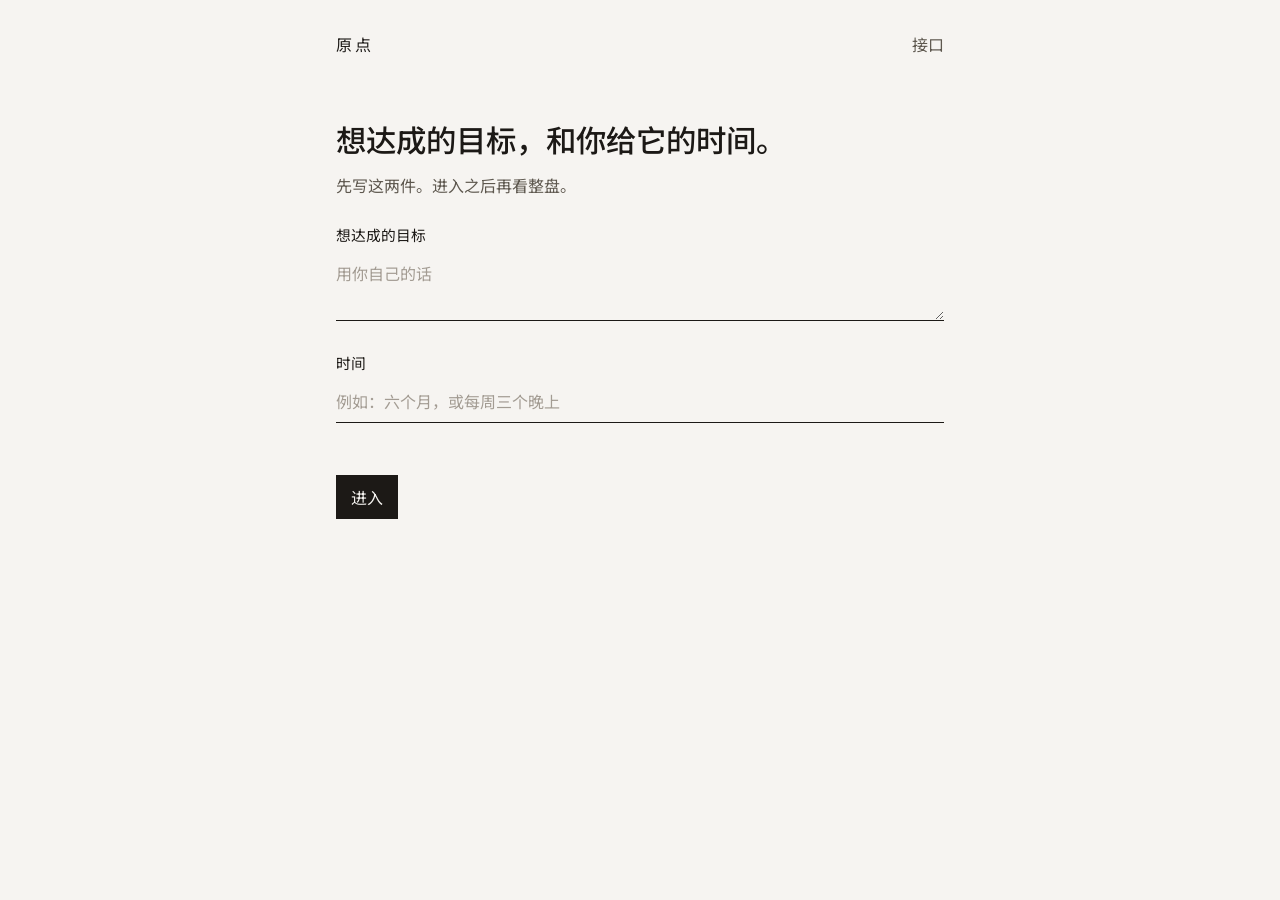
==== commit a2663364: "Keep the entrance to a goal and a time, then open the board. The first screen stays plain. After ent" ====
--- a/index.html
+++ b/index.html
@@ -3,83 +3,123 @@
 <head>
   <meta charset="UTF-8" />
   <meta name="viewport" content="width=device-width, initial-scale=1" />
-  <meta name="description" content="写下想达成的目标，和你给它的时间。原点列出要做的事，进度只留在这台浏览器。" />
+  <meta name="description" content="先写下想达成的目标，和你给它的时间。进入后看思维导图、长期大局、短期攻杀与每日行动。" />
   <meta name="theme-color" content="#f6f4f1" />
   <link rel="canonical" href="https://yuqizhou418-ui.github.io/zhou-yuqi-roadmap/" />
   <title>原点</title>
   <link rel="preconnect" href="https://fonts.googleapis.com" />
   <link rel="preconnect" href="https://fonts.gstatic.com" crossorigin />
-  <link href="https://fonts.googleapis.com/css2?family=Noto+Sans+SC:wght@400;500&display=swap" rel="stylesheet" />
+  <link href="https://fonts.googleapis.com/css2?family=Cormorant+Garamond:ital,wght@0,500;1,500&family=Noto+Sans+SC:wght@400;500&family=Noto+Serif+SC:wght@500;600&display=swap" rel="stylesheet" />
   <link rel="icon" href="favicon.svg" type="image/svg+xml" />
   <link rel="stylesheet" href="styles.css" />
 </head>
-<body>
+<body data-mode="entry">
   <a class="skip-link" href="#goal">跳到输入</a>
   <noscript>
-    <p class="noscript-note">列出清单需要 JavaScript。勾选和记录只留在这台浏览器里。</p>
+    <p class="noscript-note">进入主界面需要 JavaScript。勾选和记录只留在这台浏览器里。</p>
   </noscript>
+  <div class="wash" aria-hidden="true"></div>
 
-  <div class="wrap">
-    <header class="bar">
-      <a class="brand" href="./" id="brand">原点</a>
+  <header class="top">
+    <a class="brand" href="./" id="brand">原点</a>
+    <div class="top-actions">
+      <button type="button" id="sound" aria-pressed="false" aria-label="打开环境声">声</button>
       <button type="button" id="settings-open">接口</button>
-    </header>
+    </div>
+  </header>
 
-    <main id="main">
-      <h1>想达成的目标，和你给它的时间。</h1>
-      <p class="lead">你来写。页面把它列成可以勾选的事，进度只留在这台浏览器。</p>
+  <main id="main">
+    <section class="entry" id="entry">
+      <div class="entry-inner">
+        <h1>想达成的目标，和你给它的时间。</h1>
+        <p class="lead">先写这两件。进入之后再看整盘。</p>
+        <form id="composer">
+          <label for="goal">想达成的目标</label>
+          <textarea id="goal" rows="2" maxlength="400" placeholder="用你自己的话" required></textarea>
+          <label for="time">时间</label>
+          <input id="time" type="text" maxlength="80" placeholder="例如：六个月，或每周三个晚上" autocomplete="off" required />
+          <p class="form-error" id="form-error" role="status"></p>
+          <button type="submit" id="submit">进入</button>
+        </form>
+        <section id="recent-panel" class="recent" hidden>
+          <h2>最近</h2>
+          <ul id="recent-list"></ul>
+        </section>
+      </div>
+    </section>
 
-      <form id="composer">
-        <label for="goal">想达成的目标</label>
-        <textarea id="goal" name="goal" rows="2" maxlength="400" placeholder="用你自己的话" required></textarea>
-
-        <label for="time">时间</label>
-        <input id="time" name="time" type="text" maxlength="80" placeholder="例如：六个月，或每周三个晚上" autocomplete="off" required />
-
-        <p class="form-error" id="form-error" role="status"></p>
-        <button type="submit" id="submit">列出要做的事</button>
+    <section class="board" id="board" aria-labelledby="board-label">
+      <h2 class="sr" id="board-label" tabindex="-1">大局</h2>
+      <form class="goal-edit" id="edit-form">
+        <div class="goal-edit-row">
+          <label class="grow">
+            <span>想达成的目标</span>
+            <textarea id="edit-goal" rows="1" maxlength="400"></textarea>
+          </label>
+          <label class="time-field">
+            <span>时间</span>
+            <input id="edit-time" type="text" maxlength="80" autocomplete="off" />
+          </label>
+          <button type="submit" class="split-btn">重新进入</button>
+        </div>
+        <p class="essence" id="essence"></p>
       </form>
 
-      <section id="result" class="result" hidden aria-labelledby="result-title">
-        <div class="result-head">
-          <h2 id="result-title">要做的事</h2>
-          <p id="progress">已完成 0 / 0</p>
+      <div class="stage-grid">
+        <aside class="territory territory-long">
+          <div class="inner">
+            <h2 id="long-title">长期 · 大局观</h2>
+            <p class="territory-lead" id="board-note"></p>
+            <ol class="milestones" id="long-list"></ol>
+          </div>
+        </aside>
+        <div class="map-stage">
+          <p class="map-kicker">思维导图</p>
+          <div class="map-viewport" id="map-viewport" tabindex="0" aria-label="思维导图。点开节点展开下一层，可拖动。"></div>
+          <p class="map-note" id="map-note" aria-live="polite"></p>
+          <div class="map-tools">
+            <button type="button" id="zoom-in" aria-label="放大">＋</button>
+            <button type="button" id="zoom-out" aria-label="缩小">－</button>
+            <button type="button" id="zoom-reset">回中</button>
+          </div>
         </div>
-        <p id="time-line" class="time-line"></p>
-        <p id="note" class="note"></p>
-        <ul id="list" class="list"></ul>
-        <button type="button" class="quiet" id="clear-checks">清除勾选</button>
-      </section>
-
-      <section id="recent-panel" class="recent" hidden>
-        <h2>最近</h2>
-        <ul id="recent-list"></ul>
-      </section>
-    </main>
-  </div>
+        <aside class="territory territory-short">
+          <div class="inner">
+            <h2 id="short-title">短期 · 攻杀</h2>
+            <p class="territory-lead" id="attack-note"></p>
+            <ol class="milestones" id="short-list"></ol>
+          </div>
+        </aside>
+        <section class="daily" aria-labelledby="daily-title">
+          <div class="daily-head">
+            <div>
+              <h2 id="daily-title">每日具体行动</h2>
+              <p id="daily-msg">勾选只留在这台浏览器。</p>
+            </div>
+            <div class="daily-tools">
+              <span id="daily-count">0 / 5</span>
+              <button type="button" class="text-btn" id="clear-checks">清除勾选</button>
+            </div>
+          </div>
+          <ul class="daily-list" id="daily-list"></ul>
+        </section>
+      </div>
+    </section>
+  </main>
 
   <div class="drawer" id="settings-drawer" hidden role="dialog" aria-modal="true" aria-labelledby="settings-title">
     <div class="drawer-panel">
       <button type="button" class="drawer-close" data-close>关闭</button>
       <p class="kicker">预留</p>
       <h2 id="settings-title">接口</h2>
-      <p>这一版不会读取这里的内容，也不会发出请求。地址、密钥和模型只写在这台浏览器里，供以后使用。</p>
-      <label class="field">
-        <span>Base URL</span>
-        <input id="llm-base" type="url" inputmode="url" placeholder="https://api.openai.com/v1" autocomplete="off" spellcheck="false" />
-      </label>
-      <label class="field">
-        <span>API Key</span>
-        <input id="llm-key" type="password" autocomplete="off" spellcheck="false" />
-      </label>
-      <label class="field">
-        <span>Model</span>
-        <input id="llm-model" type="text" placeholder="模型名" autocomplete="off" spellcheck="false" />
-      </label>
+      <p>这一版不会读取这里的内容，也不会发出请求。地址、密钥和模型只写在这台浏览器里。</p>
+      <label class="field"><span>Base URL</span><input id="llm-base" type="url" placeholder="https://api.openai.com/v1" autocomplete="off" spellcheck="false" /></label>
+      <label class="field"><span>API Key</span><input id="llm-key" type="password" autocomplete="off" spellcheck="false" /></label>
+      <label class="field"><span>Model</span><input id="llm-model" type="text" placeholder="模型名" autocomplete="off" spellcheck="false" /></label>
       <p class="fine" id="settings-msg" role="status"></p>
       <div class="drawer-actions">
         <button type="button" id="settings-save">保存</button>
-        <button type="button" class="quiet" id="settings-clear">清除</button>
+        <button type="button" class="text-btn" id="settings-clear">清除</button>
       </div>
     </div>
   </div>
--- a/styles.css
+++ b/styles.css
@@ -1,4 +1,4 @@
-/* 原点 — 一页：目标、时间、清单。 */
+/* 入口是浅色一页；进入后是深色的大局。 */
 :root {
   --bg: #f6f4f1;
   --ink: #1c1916;
@@ -8,280 +8,247 @@
   color-scheme: light;
 }
 
+body[data-mode="board"] {
+  --bg: #12110e;
+  --ink: #f4efe4;
+  --muted: #b7ae9f;
+  --line: rgba(244, 239, 228, 0.16);
+  --paper: #181612;
+  --gold: #c6a15a;
+  --serif: "Noto Serif SC", "Songti SC", serif;
+  --latin: "Cormorant Garamond", Palatino, serif;
+  color-scheme: dark;
+}
+
 *, *::before, *::after { box-sizing: border-box; }
-
+html { scroll-behavior: smooth; }
 body {
   margin: 0;
+  min-height: 100vh;
   background: var(--bg);
   color: var(--ink);
-  font-family: "Noto Sans SC", "PingFang SC", "Hiragino Sans GB", sans-serif;
+  font-family: "Noto Sans SC", "PingFang SC", sans-serif;
   font-size: 1rem;
   line-height: 1.65;
   line-break: strict;
 }
-
 [hidden] { display: none !important; }
-
-:focus-visible {
-  outline: 2px solid var(--ink);
-  outline-offset: 3px;
-}
+:focus-visible { outline: 2px solid currentColor; outline-offset: 3px; }
+button, input, textarea { font: inherit; color: inherit; }
+button { cursor: pointer; }
 
 .skip-link {
-  position: absolute;
-  left: 0.75rem;
-  top: 0.75rem;
-  transform: translateY(-150%);
-  background: var(--ink);
-  color: var(--bg);
-  padding: 0.35rem 0.7rem;
-  text-decoration: none;
+  position: absolute; left: 0.75rem; top: 0.75rem; transform: translateY(-150%);
+  background: var(--ink); color: var(--bg); text-decoration: none; padding: 0.35rem 0.7rem; z-index: 20;
 }
 .skip-link:focus { transform: none; }
-
-.noscript-note {
-  margin: 0;
-  padding: 0.7rem 1rem;
-  text-align: center;
-  background: #efeae3;
-}
-
-.wrap {
+.sr {
+  position: absolute; width: 1px; height: 1px; margin: -1px; padding: 0; overflow: hidden;
+  clip: rect(0,0,0,0); white-space: nowrap; border: 0;
+}
+.noscript-note { margin: 0; padding: 0.7rem 1rem; text-align: center; background: #efeae3; color: #1c1916; }
+
+.wash { display: none; }
+body[data-mode="board"] .wash {
+  display: block;
+  position: fixed; z-index: 0; pointer-events: none;
+  width: 62vw; height: 70vh; right: -6vw; top: -8vh;
+  background: radial-gradient(ellipse at 50% 45%, rgba(198, 161, 90, 0.14), transparent 62%);
+}
+
+.top {
+  position: relative; z-index: 2;
+  display: flex; align-items: center; justify-content: space-between;
+  width: min(38rem, calc(100% - 2.5rem));
+  margin: 0 auto; padding: 1.4rem 0 0;
+}
+body[data-mode="board"] .top {
+  width: auto; margin: 0; padding: 0.85rem clamp(1.15rem, 4vw, 4.25rem) 0.2rem;
+}
+.brand { color: inherit; text-decoration: none; letter-spacing: 0.16em; }
+.top-actions { display: flex; gap: 1.1rem; }
+.top-actions button, .text-btn, .drawer-close {
+  background: none; border: none; color: var(--muted); min-height: 44px; padding: 0.35rem 0;
+}
+#sound { display: none; }
+body[data-mode="board"] #sound { display: inline; }
+#sound[aria-pressed="true"] { color: var(--ink); box-shadow: inset 0 -1px 0 var(--gold); }
+.top-actions button:hover, .text-btn:hover, .drawer-close:hover { color: var(--ink); }
+
+.entry-inner {
   width: min(38rem, calc(100% - 2.5rem));
   margin: 0 auto;
-  padding: 1.75rem 0 4.5rem;
-}
-
-.bar {
-  display: flex;
-  align-items: center;
-  justify-content: space-between;
-  margin-bottom: 3.25rem;
-}
-
-.brand {
-  color: inherit;
-  text-decoration: none;
-  font-size: 1.05rem;
-  letter-spacing: 0.14em;
-}
-
-.bar button,
-.quiet,
-.drawer-close,
-.drawer-actions button,
-#submit {
-  font: inherit;
-  cursor: pointer;
-}
-
-.bar button,
-.quiet,
-.drawer-close {
-  background: none;
-  border: none;
-  color: var(--muted);
-  padding: 0.4rem 0;
-  min-height: 44px;
-}
-
-.bar button:hover,
-.quiet:hover,
-.drawer-close:hover { color: var(--ink); }
-
-h1 {
+  padding: 3.2rem 0 4rem;
+}
+.entry h1 {
   margin: 0;
-  font-size: clamp(1.45rem, 3vw, 1.85rem);
+  font-size: clamp(1.5rem, 3vw, 1.9rem);
   font-weight: 500;
   line-height: 1.4;
-  letter-spacing: 0.01em;
-}
-
-.lead {
-  margin: 0.8rem 0 0;
-  color: var(--muted);
-  max-width: 32rem;
-}
-
-label {
-  display: block;
-  margin: 1.6rem 0 0.35rem;
-  font-size: 0.92rem;
-}
-
-textarea,
-input[type="text"],
-input[type="url"],
-input[type="password"] {
-  width: 100%;
-  font: inherit;
-  color: inherit;
-  background: transparent;
-  border: none;
-  border-bottom: 1px solid var(--ink);
-  border-radius: 0;
-  padding: 0.45rem 0;
-}
-
-textarea {
-  resize: vertical;
-  min-height: 4.2rem;
-  line-height: 1.55;
-}
-
-textarea::placeholder,
-input::placeholder { color: #a39c93; }
-
-.form-error {
-  min-height: 1.4rem;
-  margin: 0.7rem 0 0;
-  color: #7a3b32;
-  font-size: 0.92rem;
-}
-
-#submit,
-#settings-save {
-  margin-top: 1.5rem;
-  background: var(--ink);
-  color: var(--bg);
-  border: none;
-  padding: 0.55rem 0.95rem;
-  min-height: 44px;
-}
-
-#submit:hover,
-#settings-save:hover { background: #33302c; }
-
-.result { margin-top: 3rem; }
-
-.result-head {
-  display: flex;
-  justify-content: space-between;
-  align-items: baseline;
-  gap: 1rem;
-}
-
-.result-head h2,
-.recent h2,
-.drawer-panel h2 {
-  margin: 0;
-  font-size: 1.15rem;
-  font-weight: 500;
-}
-
-#progress { margin: 0; color: var(--muted); }
-
-.time-line,
-.note {
-  margin: 0.45rem 0 0;
-  color: var(--muted);
-}
-
-.list {
-  list-style: none;
-  margin: 1.1rem 0 0;
-  padding: 0;
-}
-
-.list li { border-top: 1px solid var(--line); }
-
-.list label {
-  display: grid;
-  grid-template-columns: 1.2rem 1fr;
-  gap: 0.75rem;
-  align-items: start;
-  margin: 0;
-  padding: 0.95rem 0;
-  cursor: pointer;
-}
-
-.list input {
-  appearance: none;
-  width: 1.05rem;
-  height: 1.05rem;
-  margin-top: 0.3rem;
-  border: 1px solid var(--ink);
-  border-radius: 2px;
-  background: transparent;
-  display: grid;
-  place-items: center;
-}
-
-.list input:checked { background: var(--ink); }
-
-.list strong { display: block; font-weight: 500; }
-.list em {
-  display: block;
-  margin-top: 0.2rem;
-  font-style: normal;
-  color: var(--muted);
-  font-size: 0.92rem;
-}
-
-.list li.is-done strong { color: var(--muted); }
-
-.recent { margin-top: 3.5rem; }
-.recent ul { list-style: none; margin: 0.6rem 0 0; padding: 0; }
-.recent li { border-top: 1px solid var(--line); display: flex; align-items: baseline; gap: 0.75rem; }
-.recent button {
-  font: inherit;
-  background: none;
-  border: none;
-  color: inherit;
-  cursor: pointer;
-  text-align: left;
-  min-height: 44px;
-  padding: 0.45rem 0;
-}
-.recent .open { flex: 1; color: var(--ink); }
+}
+.lead { margin: 0.75rem 0 0; color: var(--muted); }
+.entry label, .field span, .goal-edit-row span {
+  display: block; margin: 1.5rem 0 0.35rem; font-size: 0.92rem;
+}
+.entry textarea, .entry input[type="text"] {
+  width: 100%; background: transparent; border: none; border-bottom: 1px solid var(--ink);
+  border-radius: 0; padding: 0.45rem 0;
+}
+.entry textarea { resize: vertical; min-height: 4.2rem; }
+.entry textarea::placeholder, .entry input::placeholder { color: #a39c93; }
+.form-error { min-height: 1.3rem; margin: 0.6rem 0 0; color: #7a3b32; font-size: 0.92rem; }
+#submit, #settings-save {
+  margin-top: 1.4rem; background: var(--ink); color: var(--bg); border: none;
+  min-height: 44px; padding: 0.5rem 0.95rem;
+}
+.recent { margin-top: 3rem; }
+.recent h2 { margin: 0; font-size: 1rem; font-weight: 500; }
+.recent ul { list-style: none; margin: 0.4rem 0 0; padding: 0; }
+.recent li { display: flex; gap: 0.75rem; align-items: baseline; border-top: 1px solid var(--line); }
+.recent button { font: inherit; background: none; border: none; min-height: 44px; padding: 0.4rem 0; cursor: pointer; }
+.recent .open { flex: 1; text-align: left; color: inherit; }
 .recent .open span { display: block; color: var(--muted); font-size: 0.88rem; }
 .recent .remove { color: var(--muted); }
 
-.drawer {
-  position: fixed;
-  inset: 0;
-  background: rgba(28, 25, 22, 0.28);
-  display: flex;
-  justify-content: flex-end;
-  z-index: 5;
-}
-
-.drawer-panel {
-  width: min(24rem, 100%);
-  height: 100%;
-  overflow: auto;
-  background: var(--paper);
-  padding: 4rem 1.5rem 2rem;
-  position: relative;
-}
-
-.kicker {
-  margin: 0 0 0.35rem;
-  color: var(--muted);
-  font-size: 0.85rem;
-  letter-spacing: 0.12em;
-}
-
-.drawer-panel p { color: var(--muted); }
-.drawer-close { position: absolute; top: 0.8rem; right: 1.1rem; }
-.field { display: flex; flex-direction: column; gap: 0.25rem; margin: 1.1rem 0; }
-.field span { font-size: 0.85rem; color: var(--muted); }
-.fine { min-height: 1.4rem; }
-.drawer-actions { display: flex; align-items: center; gap: 1.25rem; }
-.drawer-actions .quiet { margin-top: 1.5rem; }
-
-@media (max-width: 640px) {
-  .wrap { width: min(100% - 2rem, 38rem); padding-top: 1.25rem; }
-  .bar { margin-bottom: 2.25rem; }
-  h1 { font-size: 1.4rem; }
-  .result-head { align-items: flex-start; flex-direction: column; gap: 0.2rem; }
-}
-
-@media (forced-colors: active) {
-  .list input { border: 1px solid ButtonText; }
-  .list input:checked { background: Highlight; }
-}
-
-@media (prefers-reduced-motion: reduce) {
-  html { scroll-behavior: auto; }
-}
+body[data-mode="board"] .entry { display: none; }
+.board { display: none; position: relative; z-index: 1; }
+body[data-mode="board"] .board { display: block; }
+
+.goal-edit { padding: 0.2rem clamp(1.15rem, 4vw, 4.25rem) 0.4rem; }
+.goal-edit-row { display: flex; align-items: flex-end; gap: 1.25rem; border-bottom: 1px solid var(--line); }
+.goal-edit-row .grow { flex: 1.4; min-width: 0; }
+.time-field { flex: 0.8; min-width: 8rem; }
+.goal-edit-row span { margin: 0 0 0.15rem; color: var(--muted); letter-spacing: 0.08em; font-size: 0.78rem; }
+.goal-edit-row textarea, .goal-edit-row input {
+  width: 100%; background: transparent; border: none; border-radius: 0;
+  padding: 0.15rem 0 0.4rem; font-family: var(--serif); font-size: clamp(1.05rem, 1.6vw, 1.35rem);
+  line-height: 1.4; resize: none; overflow: hidden;
+}
+.split-btn {
+  background: none; border: none; color: var(--ink); white-space: nowrap;
+  letter-spacing: 0.18em; font-family: var(--serif); min-height: 44px;
+  box-shadow: inset 0 -1px 0 var(--gold); margin-bottom: 0.35rem;
+}
+.essence {
+  margin: 0.55rem 0 0; max-width: 46rem;
+  font-family: var(--serif); font-size: 1.02rem; line-height: 1.55;
+}
+
+.stage-grid {
+  display: grid;
+  grid-template-columns: minmax(15rem, 0.9fr) minmax(20rem, 1.4fr) minmax(15rem, 0.9fr);
+  grid-template-rows: minmax(16rem, 1fr) auto;
+  min-height: calc(100vh - 11rem);
+}
+@media (min-width: 1041px) {
+  body[data-mode="board"] { height: 100vh; overflow: hidden; }
+  body[data-mode="board"] .board { height: calc(100vh - 3.4rem); display: flex; flex-direction: column; overflow: hidden; }
+  .stage-grid { flex: 1; min-height: 0; }
+}
+.territory { min-height: 0; overflow: auto; }
+.territory-long { grid-column: 1; grid-row: 1; padding: 1rem 1.4rem 0.8rem clamp(1.15rem, 4vw, 4.25rem); }
+.territory-short { grid-column: 3; grid-row: 1; padding: 1rem clamp(1.15rem, 4vw, 4.25rem) 0.8rem 1.4rem; }
+.territory-short .inner { padding-top: 1.2rem; }
+.territory h2, .daily h2 {
+  margin: 0; font-family: var(--serif); font-weight: 500; font-size: 1rem; letter-spacing: 0.12em;
+}
+.territory-lead { margin: 0.35rem 0 0.85rem; color: var(--muted); font-size: 0.88rem; max-width: 24rem; }
+.milestones { list-style: none; margin: 0; padding: 0; }
+.milestones > li + li { margin-top: 0.85rem; }
+.horizon { margin: 0; font-family: var(--latin); font-style: italic; color: var(--gold); }
+.territory-long h3 { margin: 0.1rem 0; font-family: var(--serif); font-weight: 500; font-size: 1.2rem; }
+.territory-short h3 { margin: 0.1rem 0; font-weight: 500; font-size: 1.02rem; }
+.milestones p { margin: 0.15rem 0 0; }
+.moves { list-style: none; margin: 0.35rem 0 0; padding: 0; }
+.moves li { position: relative; padding-left: 0.8rem; color: var(--muted); font-size: 0.84rem; line-height: 1.45; }
+.moves li::before {
+  content: ""; position: absolute; left: 0; top: 0.55em; width: 0.28rem; height: 0.28rem; border-radius: 50%; background: currentColor;
+}
+
+.map-stage {
+  grid-column: 2; grid-row: 1;
+  position: relative; min-height: 16rem;
+  border-left: 1px solid var(--line); border-right: 1px solid var(--line);
+  background: var(--bg);
+}
+.map-viewport { position: absolute; inset: 0; overflow: hidden; touch-action: none; cursor: grab; }
+.map-viewport:active { cursor: grabbing; }
+.map-world { position: absolute; top: 0; left: 0; transform-origin: 0 0; }
+.links { overflow: visible; pointer-events: none; }
+.links path { fill: none; stroke: rgba(244,239,228,0.35); stroke-width: 1; vector-effect: non-scaling-stroke; }
+.node {
+  position: absolute; transform: translateY(-50%);
+  display: inline-flex; align-items: center; gap: 0.45rem;
+  background: none; border: none; color: #d9d0c2; padding: 0.25rem; text-align: left; max-width: 14rem;
+}
+.node-label { font-size: 0.95rem; line-height: 1.35; }
+.node[data-tone="root"] .node-label { font-family: var(--serif); color: var(--ink); max-width: 7.2em; white-space: normal; }
+.stone-dot {
+  width: 0.72rem; height: 0.72rem; border-radius: 50%; flex: none;
+  background: radial-gradient(circle at 35% 32%, #fff, #e4d9c8 50%, #b7aa96);
+}
+.node[data-tone="root"] .stone-dot { width: 1rem; height: 1rem; }
+.node[data-tone="long"] .stone-dot { background: radial-gradient(circle at 35% 32%, #f3e6c6, #c6a15a 62%, #7d6234); }
+.node[data-tone="short"] .stone-dot { background: radial-gradient(circle at 35% 32%, #d46a62, #8d332d 70%); }
+.node[data-tone="daily"] .stone-dot { background: radial-gradient(circle at 35% 32%, #3a362f, #141311 72%); box-shadow: inset 0 0 0 1px rgba(244,239,228,0.35); }
+.node[aria-expanded="false"] .stone-dot { box-shadow: 0 0 0 1px rgba(244,239,228,0.5); }
+.node.is-on .node-label, .node:hover .node-label { color: var(--ink); }
+.map-kicker { position: absolute; z-index: 2; top: 0.8rem; left: 1rem; margin: 0; letter-spacing: 0.22em; font-size: 0.75rem; color: var(--muted); pointer-events: none; }
+.map-note {
+  position: absolute; z-index: 2; top: 2rem; left: 1rem; right: 1rem; margin: 0;
+  color: var(--muted); font-size: 0.86rem; pointer-events: none;
+}
+.map-note strong { display: block; color: var(--ink); font-family: var(--serif); font-weight: 500; }
+.map-note span { display: -webkit-box; -webkit-line-clamp: 2; -webkit-box-orient: vertical; overflow: hidden; white-space: pre-line; }
+.map-tools { position: absolute; z-index: 2; right: 0.8rem; bottom: 0.45rem; display: flex; gap: 0.6rem; }
+.map-tools button { background: none; border: none; color: var(--muted); min-height: 44px; min-width: 2rem; }
+
+.daily {
+  grid-column: 1 / -1; grid-row: 2;
+  border-top: 1px solid var(--line);
+  padding: 0.85rem clamp(1.15rem, 4vw, 4.25rem) 1.1rem;
+  background: var(--bg);
+}
+.daily-head { display: flex; justify-content: space-between; align-items: flex-end; gap: 1rem; margin-bottom: 0.6rem; }
+.daily-head p { margin: 0.15rem 0 0; color: var(--muted); font-size: 0.88rem; }
+#daily-count { font-family: var(--latin); font-style: italic; font-size: 1.2rem; }
+.daily-tools { display: flex; align-items: center; gap: 1rem; }
+.daily-list { list-style: none; margin: 0; padding: 0; display: grid; grid-template-columns: repeat(5, minmax(0, 1fr)); }
+.daily-list li + li { border-left: 1px solid var(--line); padding-left: 0.8rem; }
+.daily-list label { display: grid; grid-template-columns: auto 1fr; gap: 0.55rem; padding-right: 0.6rem; cursor: pointer; }
+.daily-list input {
+  appearance: none; width: 1.05rem; height: 1.05rem; margin-top: 0.2rem;
+  border: 1px solid var(--ink); border-radius: 50%; background: transparent;
+}
+.daily-list input:checked { background: radial-gradient(circle at 35% 32%, #fff, #e4d9c8 55%, #b7aa96); border-color: transparent; }
+.daily-list strong { display: block; font-weight: 500; font-size: 0.92rem; }
+.daily-list em { display: block; margin-top: 0.2rem; font-style: normal; color: var(--muted); font-size: 0.8rem; }
+.daily-list li.is-done strong { color: var(--muted); }
+
+.drawer { position: fixed; inset: 0; z-index: 8; background: rgba(28,25,22,0.35); display: flex; justify-content: flex-end; }
+.drawer-panel { width: min(24rem, 100%); height: 100%; overflow: auto; background: var(--paper); color: var(--ink); padding: 4rem 1.4rem 2rem; position: relative; }
+.drawer-panel h2 { margin: 0 0 0.6rem; font-size: 1.4rem; font-weight: 500; }
+.drawer-panel p, .kicker { color: var(--muted); }
+.kicker { margin: 0 0 0.3rem; letter-spacing: 0.14em; font-size: 0.82rem; }
+.drawer-close { position: absolute; top: 0.7rem; right: 1rem; }
+.field { display: flex; flex-direction: column; gap: 0.2rem; margin: 1rem 0; }
+.field input { background: transparent; border: none; border-bottom: 1px solid var(--line); border-radius: 0; padding: 0.4rem 0; }
+.fine { min-height: 1.3rem; }
+.drawer-actions { display: flex; align-items: center; gap: 1rem; }
+body[data-mode="entry"] .drawer-panel { background: #fffcf8; color: #1c1916; }
+
+@media (max-width: 1040px) {
+  body[data-mode="board"] { height: auto; overflow: auto; }
+  .stage-grid { display: flex; flex-direction: column; min-height: 0; }
+  .map-stage { order: 1; min-height: 70vh; border: none; border-top: 1px solid var(--line); }
+  .territory-long { order: 2; }
+  .territory-short { order: 3; }
+  .territory-short .inner { padding-top: 0; }
+  .daily { order: 4; }
+  .daily-list { grid-template-columns: 1fr; }
+  .daily-list li + li { border-left: none; padding-left: 0; margin-top: 0.8rem; padding-top: 0.8rem; border-top: 1px solid var(--line); }
+  .goal-edit-row { flex-direction: column; align-items: stretch; }
+  .time-field { min-width: 0; }
+  .split-btn { align-self: flex-start; }
+}
+@media (prefers-reduced-motion: reduce) { html { scroll-behavior: auto; } }
